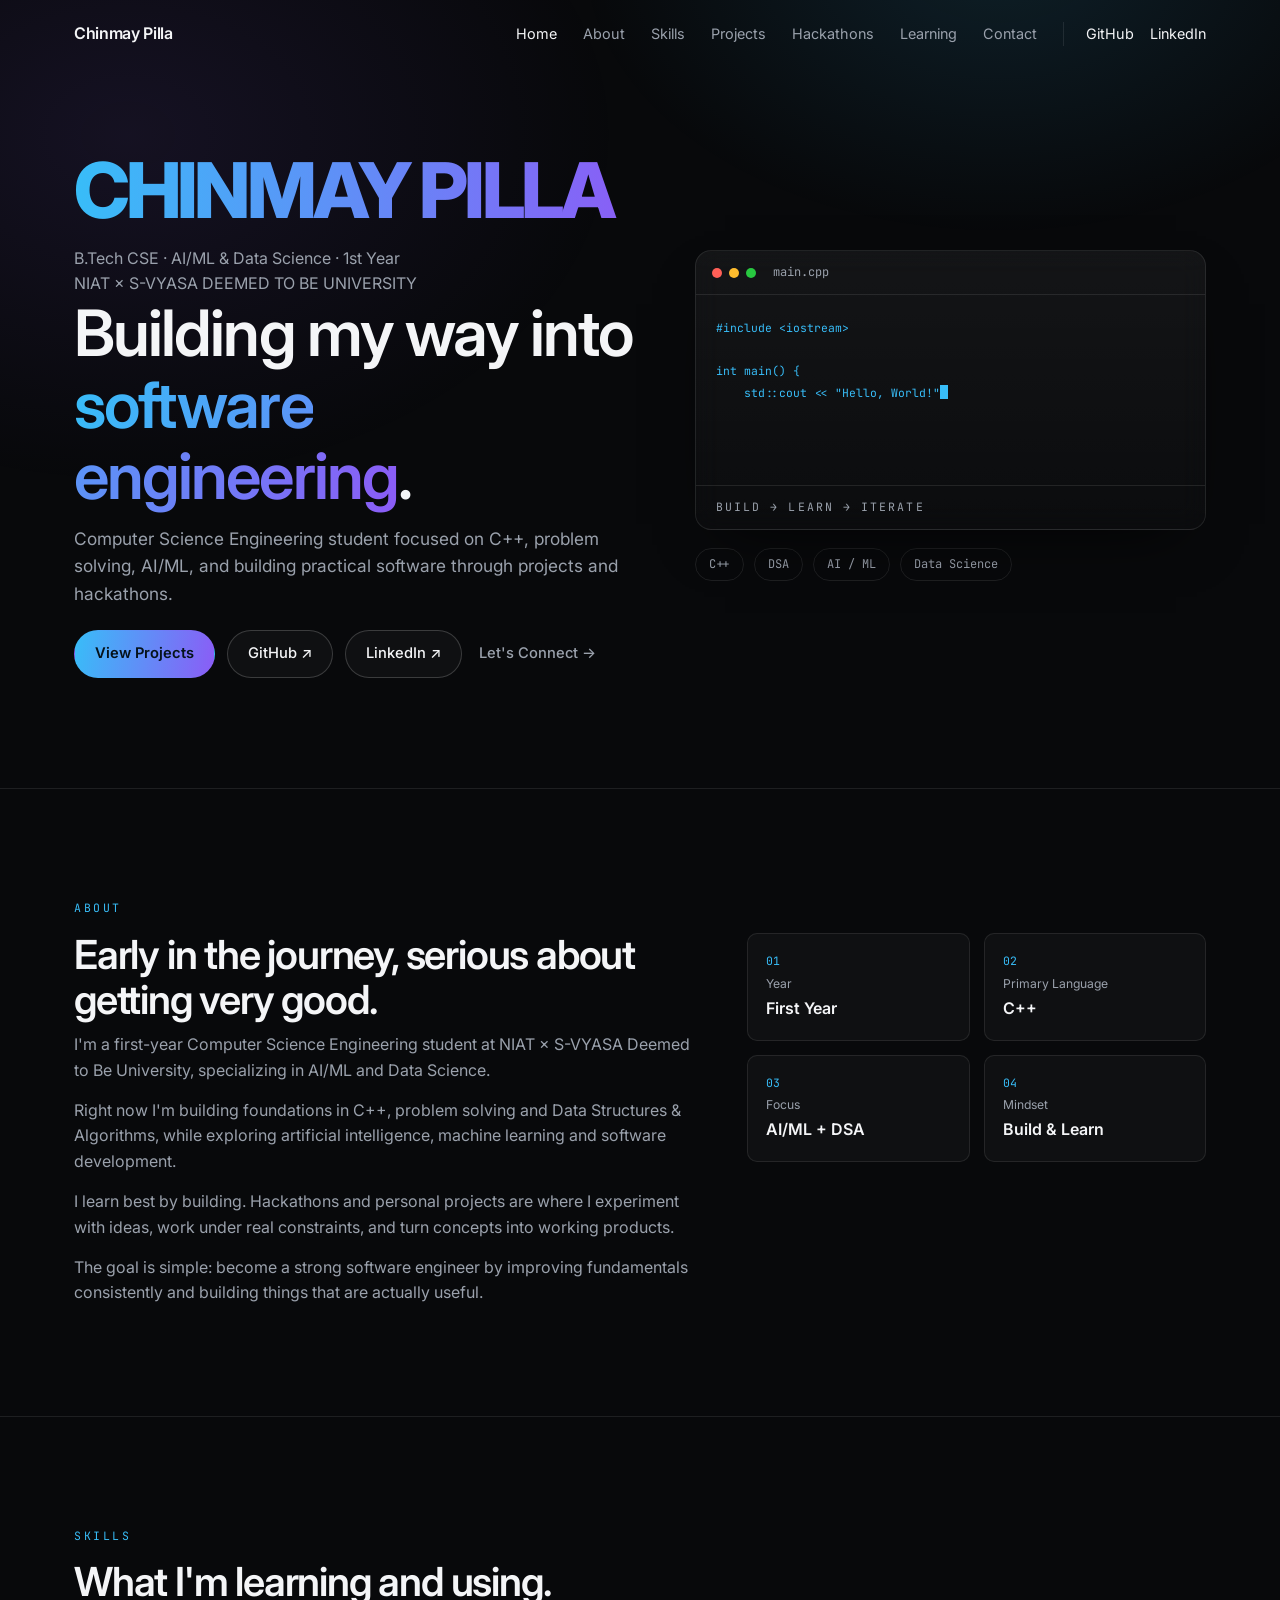
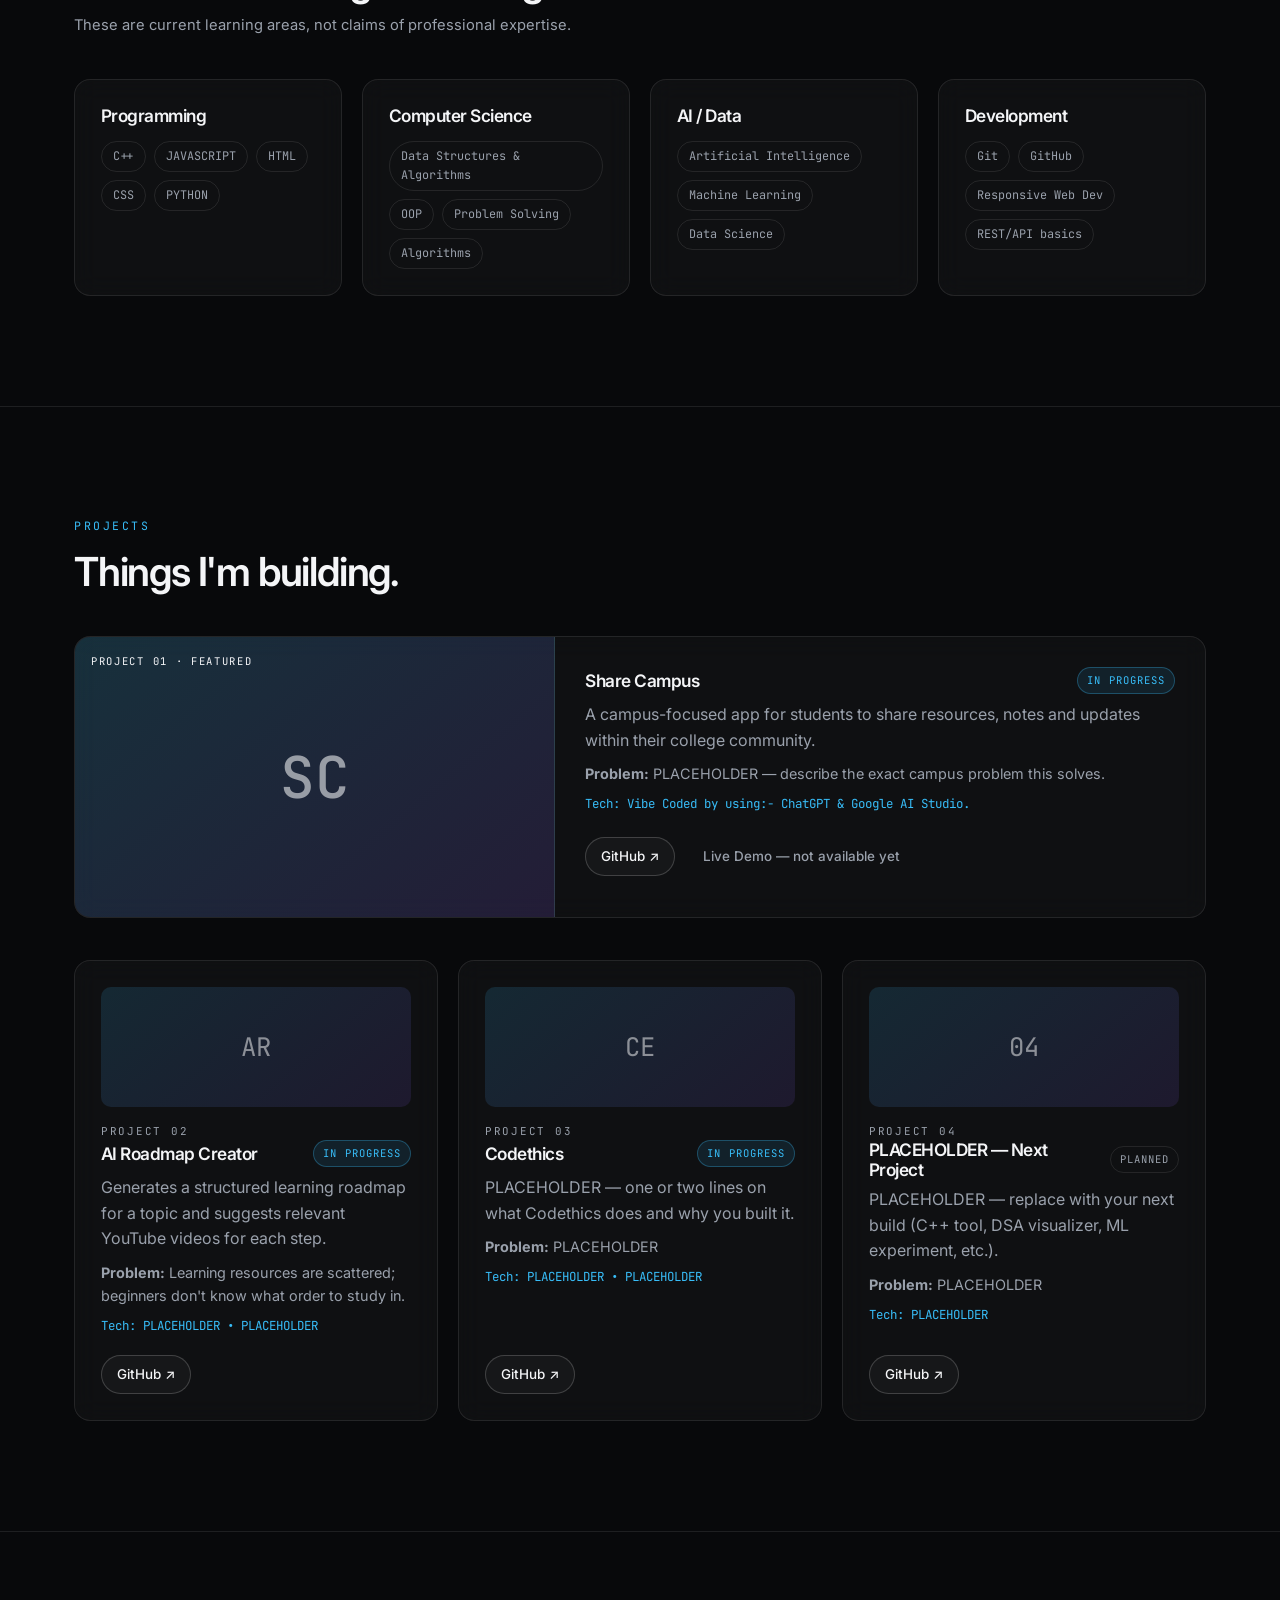
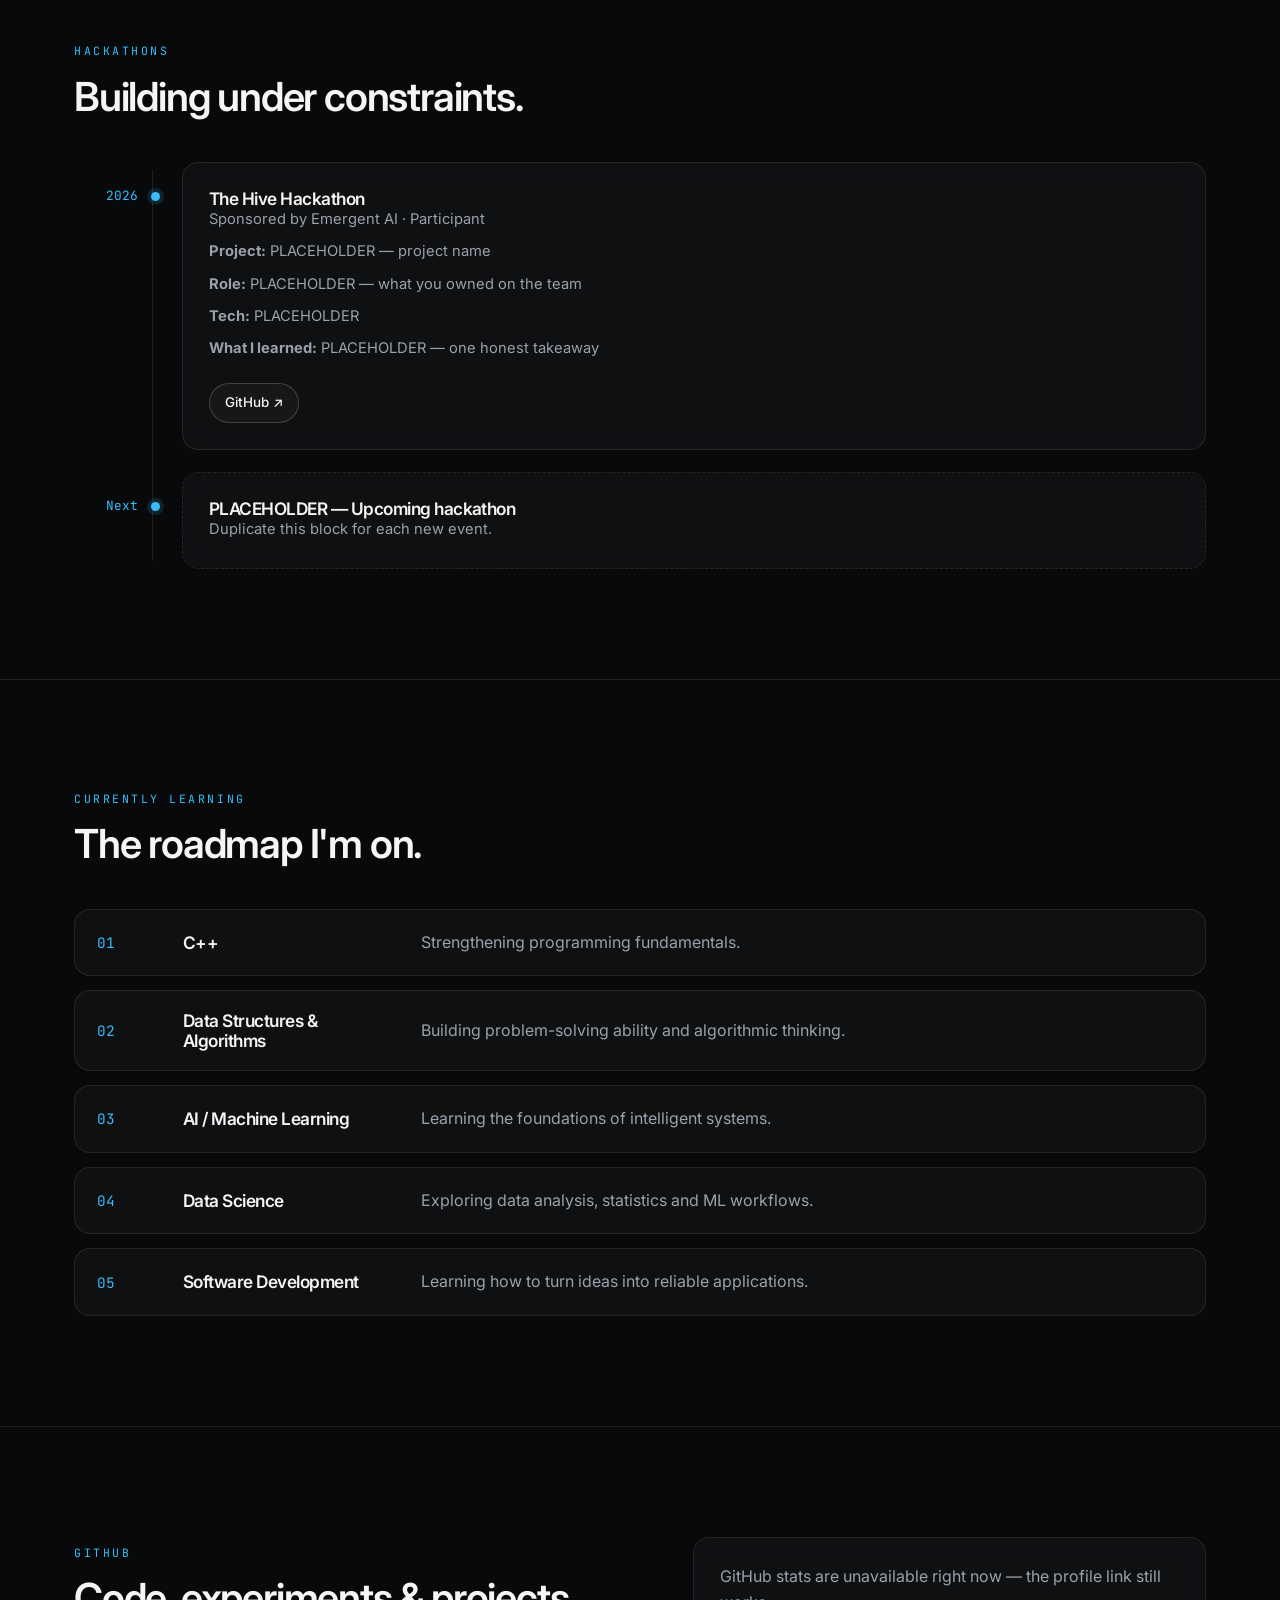
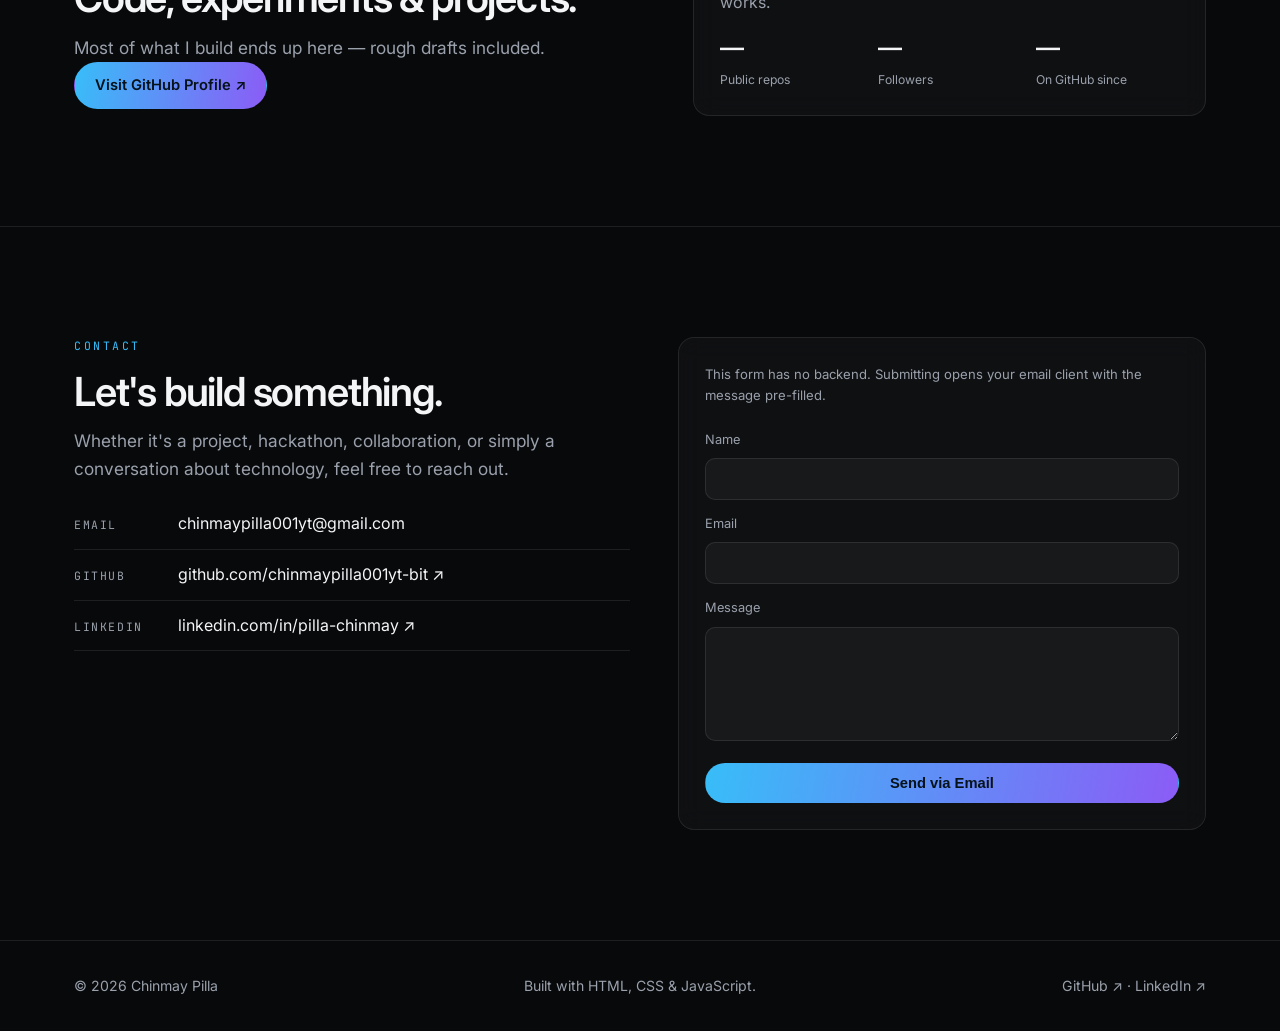
==== index.html @ e1b04f4c "Update index.html" ====
<!DOCTYPE html>
<html lang="en">
<head>
<meta charset="UTF-8" />
<meta name="viewport" content="width=device-width, initial-scale=1" />
<title> CHINMAY PILLA | AI&ML STUDENT</title>
<meta name="description" content="First-year CSE student (AI/ML &amp; Data Science) at NIAT x S-VYASA. Learning C++, DSA and machine learning by building projects and joining hackathons." />
<meta property="og:title" content="CHINMAY PILLA | AI&ML STUDENT" />
<meta property="og:description" content="Early-stage developer building foundations in C++, DSA, AI/ML and Data Science through projects and hackathons." />
<meta property="og:type" content="website" />
<meta name="twitter:card" content="summary_large_image" />
<link rel="icon" href="data:image/svg+xml,%3Csvg xmlns='http://www.w3.org/2000/svg' viewBox='0 0 32 32'%3E%3Crect width='32' height='32' rx='8' fill='%230a0a0a'/%3E%3Ctext x='16' y='22' font-family='monospace' font-size='16' fill='%2338bdf8' text-anchor='middle'%3ECP%3C/text%3E%3C/svg%3E" />
<link rel="preconnect" href="https://fonts.googleapis.com" />
<link rel="preconnect" href="https://fonts.gstatic.com" crossorigin />
<link href="https://fonts.googleapis.com/css2?family=Inter:wght@400;500;600;700&family=JetBrains+Mono:wght@400;500&display=swap" rel="stylesheet" />
<link rel="stylesheet" href="css/style.css" />
</head>
<body>
<a class="skip-link" href="#main">Skip to content</a>
<header class="nav" id="nav">
  <div class="container nav__inner">
    <a class="nav__brand" href="#home">Chinmay Pilla</a>
    <nav class="nav__links" id="nav-links" aria-label="Primary">
      <a href="#home">Home</a><a href="#about">About</a><a href="#skills">Skills</a><a href="#projects">Projects</a><a href="#hackathons">Hackathons</a><a href="#learning">Learning</a><a href="#contact">Contact</a>
      <div class="nav__social">
        <a href="https://github.com/chinmaypilla001yt-bit" target="_blank" rel="noopener">GitHub</a>
        <a href="https://www.linkedin.com/in/pilla-chinmay" target="_blank" rel="noopener">LinkedIn</a>
      </div>
    </nav>
    <button class="nav__toggle" id="nav-toggle" aria-label="Open menu" aria-expanded="false" aria-controls="nav-links"><span></span><span></span><span></span></button>
  </div>
</header>
<main id="main">
<section class="hero section" id="home">
  <div class="container hero__grid">
    <div class="hero__copy reveal">
      <h2 class="hero__name">CHINMAY PILLA</h2>
    <div class="hero__education">
 <div class="hero__education">
  <p class="university">B.Tech CSE · AI/ML &amp; Data Science · 1st Year</p>
  <p class="university">NIAT × S-VYASA DEEMED TO BE UNIVERSITY</p>
</div>
</div>
      <h1>Building my way into <span class="grad">software engineering</span>.</h1>
      <p class="lead">Computer Science Engineering student focused on C++, problem solving, AI/ML, and building practical software through projects and hackathons.</p>
      <div class="btn-row">
        <a class="btn btn--primary" href="#projects">View Projects</a>
        <a class="btn btn--ghost" href="https://github.com/chinmaypilla001yt-bit" target="_blank" rel="noopener">GitHub ↗</a>
        <a class="btn btn--ghost" href="https://www.linkedin.com/in/pilla-chinmay" target="_blank" rel="noopener">LinkedIn ↗</a>
        <a class="btn btn--text" href="#contact">Let's Connect →</a>
        </div>
       </div>
     
    <div class="hero__visual reveal">
      <div class="terminal" aria-hidden="true"> 
        <div class="terminal__bar"><span class="dot dot--r"></span><span class="dot dot--y"></span><span class="dot dot--g"></span><span class="terminal__title">main.cpp</span></div>
        <pre class="terminal__body"><code id="typed"></code><span class="caret" id="caret"></span></pre>
        <div class="terminal__foot">BUILD → LEARN → ITERATE</div>
      </div>
      <ul class="chipset"><li>C++</li><li>DSA</li><li>AI / ML</li><li>Data Science</li></ul>
    </div>
  </div>
</section>
<section class="section" id="about">
  <div class="container"><p class="eyebrow reveal">About</p><div class="about__grid"><div class="reveal"><h2>Early in the journey, serious about getting very good.</h2><p>I'm a first-year Computer Science Engineering student at NIAT × S-VYASA Deemed to Be University, specializing in AI/ML and Data Science.</p><p>Right now I'm building foundations in C++, problem solving and Data Structures &amp; Algorithms, while exploring artificial intelligence, machine learning and software development.</p><p>I learn best by building. Hackathons and personal projects are where I experiment with ideas, work under real constraints, and turn concepts into working products.</p><p>The goal is simple: become a strong software engineer by improving fundamentals consistently and building things that are actually useful.</p></div><div class="stats reveal"><div class="stat"><span class="stat__n">01</span><span class="stat__k">Year</span><span class="stat__v">First Year</span></div><div class="stat"><span class="stat__n">02</span><span class="stat__k">Primary Language</span><span class="stat__v">C++</span></div><div class="stat"><span class="stat__n">03</span><span class="stat__k">Focus</span><span class="stat__v">AI/ML + DSA</span></div><div class="stat"><span class="stat__n">04</span><span class="stat__k">Mindset</span><span class="stat__v">Build &amp; Learn</span></div></div></div></div>
</section>
<section class="section" id="skills"><div class="container"><p class="eyebrow reveal">Skills</p><h2 class="reveal">What I'm learning and using.</h2><p class="section-note reveal">These are current learning areas, not claims of professional expertise.</p><div class="grid grid--4"><article class="card reveal"><h3>Programming</h3><ul class="tags"><li>C++</li><li>JAVASCRIPT</li><li>HTML</li><li>CSS</li><li>PYTHON</li></ul></article><article class="card reveal"><h3>Computer Science</h3><ul class="tags"><li>Data Structures &amp; Algorithms</li><li>OOP</li><li>Problem Solving</li><li>Algorithms</li></ul></article><article class="card reveal"><h3>AI / Data</h3><ul class="tags"><li>Artificial Intelligence</li><li>Machine Learning</li><li>Data Science</li></ul></article><article class="card reveal"><h3>Development</h3><ul class="tags"><li>Git</li><li>GitHub</li><li>Responsive Web Dev</li><li>REST/API basics</li></ul></article></div></div></section>
<section class="section" id="projects"><div class="container"><p class="eyebrow reveal">Projects</p><h2 class="reveal">Things I'm building.</h2><article class="featured card reveal"><div class="featured__media" role="img" aria-label="Placeholder visual for Share Campus app"><span class="featured__badge">PROJECT 01 · FEATURED</span><span class="featured__glyph">SC</span></div><div class="featured__body"><div class="card__top"><h3>Share Campus</h3><span class="status status--wip">In Progress</span></div><p>A campus-focused app for students to share resources, notes and updates within their college community.</p><p class="problem"><strong>Problem:</strong> PLACEHOLDER — describe the exact campus problem this solves.</p><p class="tech">Tech: Vibe Coded by using:- ChatGPT & Google AI Studio. </p><div class="btn-row"><a class="btn btn--ghost btn--sm" href="https://github.com/chinmaypilla001yt-bit" target="_blank" rel="noopener">GitHub ↗</a><a class="btn btn--text btn--sm" href="#contact">Live Demo — not available yet</a></div></div></article><div class="grid grid--3"><article class="card project reveal"><div class="project__thumb" role="img" aria-label="Placeholder visual for AI Roadmap Creator"><span>AR</span></div><span class="project__num">PROJECT 02</span><div class="card__top"><h3>AI Roadmap Creator</h3><span class="status status--wip">In Progress</span></div><p>Generates a structured learning roadmap for a topic and suggests relevant YouTube videos for each step.</p><p class="problem"><strong>Problem:</strong> Learning resources are scattered; beginners don't know what order to study in.</p><p class="tech">Tech: PLACEHOLDER • PLACEHOLDER</p><div class="btn-row"><a class="btn btn--ghost btn--sm" href="https://github.com/chinmaypilla001yt-bit" target="_blank" rel="noopener">GitHub ↗</a></div></article><article class="card project reveal"><div class="project__thumb" role="img" aria-label="Placeholder visual for Codethics"><span>CE</span></div><span class="project__num">PROJECT 03</span><div class="card__top"><h3>Codethics</h3><span class="status status--wip">In Progress</span></div><p>PLACEHOLDER — one or two lines on what Codethics does and why you built it.</p><p class="problem"><strong>Problem:</strong> PLACEHOLDER</p><p class="tech">Tech: PLACEHOLDER • PLACEHOLDER</p><div class="btn-row"><a class="btn btn--ghost btn--sm" href="https://github.com/chinmaypilla001yt-bit" target="_blank" rel="noopener">GitHub ↗</a></div></article><article class="card project reveal"><div class="project__thumb" role="img" aria-label="Placeholder visual for an upcoming project"><span>04</span></div><span class="project__num">PROJECT 04</span><div class="card__top"><h3>PLACEHOLDER — Next Project</h3><span class="status status--plan">Planned</span></div><p>PLACEHOLDER — replace with your next build (C++ tool, DSA visualizer, ML experiment, etc.).</p><p class="problem"><strong>Problem:</strong> PLACEHOLDER</p><p class="tech">Tech: PLACEHOLDER</p><div class="btn-row"><a class="btn btn--ghost btn--sm" href="https://github.com/chinmaypilla001yt-bit" target="_blank" rel="noopener">GitHub ↗</a></div></article></div></div></section>
<section class="section" id="hackathons"><div class="container"><p class="eyebrow reveal">Hackathons</p><h2 class="reveal">Building under constraints.</h2><ol class="timeline"><li class="timeline__item reveal"><span class="timeline__year">2026</span><div class="card"><h3>The Hive Hackathon</h3><p class="muted">Sponsored by Emergent AI · Participant</p><p><strong>Project:</strong> PLACEHOLDER — project name</p><p><strong>Role:</strong> PLACEHOLDER — what you owned on the team</p><p><strong>Tech:</strong> PLACEHOLDER</p><p><strong>What I learned:</strong> PLACEHOLDER — one honest takeaway</p><div class="btn-row"><a class="btn btn--ghost btn--sm" href="https://github.com/chinmaypilla001yt-bit" target="_blank" rel="noopener">GitHub ↗</a></div></div></li><li class="timeline__item reveal"><span class="timeline__year">Next</span><div class="card card--dashed"><h3>PLACEHOLDER — Upcoming hackathon</h3><p class="muted">Duplicate this block for each new event.</p></div></li></ol></div></section>
<section class="section" id="learning"><div class="container"><p class="eyebrow reveal">Currently Learning</p><h2 class="reveal">The roadmap I'm on.</h2><div class="roadmap"><div class="road reveal"><span class="road__n">01</span><h3>C++</h3><p>Strengthening programming fundamentals.</p></div><div class="road reveal"><span class="road__n">02</span><h3>Data Structures &amp; Algorithms</h3><p>Building problem-solving ability and algorithmic thinking.</p></div><div class="road reveal"><span class="road__n">03</span><h3>AI / Machine Learning</h3><p>Learning the foundations of intelligent systems.</p></div><div class="road reveal"><span class="road__n">04</span><h3>Data Science</h3><p>Exploring data analysis, statistics and ML workflows.</p></div><div class="road reveal"><span class="road__n">05</span><h3>Software Development</h3><p>Learning how to turn ideas into reliable applications.</p></div></div></div></section>
<section class="section" id="github"><div class="container gh"><div class="reveal"><p class="eyebrow">GitHub</p><h2>Code, experiments &amp; projects.</h2><p class="lead">Most of what I build ends up here — rough drafts included.</p><a class="btn btn--primary" id="gh-link" data-username="chinmaypilla001yt-bit" href="https://github.com/chinmaypilla001yt-bit" target="_blank" rel="noopener">Visit GitHub Profile ↗</a></div><div class="card gh__panel reveal" id="gh-panel" aria-live="polite"><p class="muted" id="gh-status">Loading public GitHub profile stats…</p><div class="gh__stats" id="gh-stats" hidden><div><span id="gh-repos">—</span><small>Public repos</small></div><div><span id="gh-followers">—</span><small>Followers</small></div><div><span id="gh-since">—</span><small>On GitHub since</small></div></div></div></div></section>
<section class="section" id="contact"><div class="container contact"><div class="reveal"><p class="eyebrow">Contact</p><h2>Let's build something.</h2><p class="lead">Whether it's a project, hackathon, collaboration, or simply a conversation about technology, feel free to reach out.</p><ul class="contact__list"><li><span>Email</span><a href="mailto:chinmaypilla001yt@gmail.com">chinmaypilla001yt@gmail.com</a></li><li><span>GitHub</span><a href="https://github.com/chinmaypilla001yt-bit" target="_blank" rel="noopener">github.com/chinmaypilla001yt-bit ↗</a></li><li><span>LinkedIn</span><a href="https://www.linkedin.com/in/pilla-chinmay" target="_blank" rel="noopener">linkedin.com/in/pilla-chinmay ↗</a></li></ul></div><form class="card form reveal" id="contact-form" novalidate><p class="muted form__note">This form has no backend. Submitting opens your email client with the message pre-filled.</p><label for="f-name">Name</label><input id="f-name" name="name" type="text" required autocomplete="name" /><label for="f-email">Email</label><input id="f-email" name="email" type="email" required autocomplete="email" /><label for="f-msg">Message</label><textarea id="f-msg" name="message" rows="5" required></textarea><button class="btn btn--primary" type="submit">Send via Email</button><p class="form__error" id="form-error" role="alert" hidden></p></form></div></section>
</main>
<footer class="footer"><div class="container footer__inner"><p>© <span id="year">2026</span> Chinmay Pilla</p><p class="muted">Built with HTML, CSS &amp; JavaScript.</p><p class="footer__links"><a href="https://github.com/chinmaypilla001yt-bit" target="_blank" rel="noopener">GitHub ↗</a> · <a href="https://www.linkedin.com/in/pilla-chinmay" target="_blank" rel="noopener">LinkedIn ↗</a></p></div></footer>
<script src="js/script.js" defer></script>
</body>
</html>
---- css/style.css ----
/* =========================================================
   Chinmay Pilla — Portfolio
   1. Tokens  2. Base  3. Layout  4. Components  5. Sections
   6. Responsive  7. Motion preferences
   ========================================================= */

/* ---------- 1. Tokens ---------- */
:root {
  --bg-primary: #08090b;
  --bg-secondary: #0f1114;
  --surface: rgba(255, 255, 255, 0.03);
  --surface-strong: rgba(255, 255, 255, 0.06);
  --border: rgba(255, 255, 255, 0.09);
  --border-strong: rgba(255, 255, 255, 0.18);
  --text-primary: #f4f5f7;
  --text-secondary: #9aa1ac;
  --accent: #38bdf8;
  --accent-secondary: #8b5cf6;
  --grad: linear-gradient(100deg, var(--accent), var(--accent-secondary));
  --shadow: 0 24px 60px -30px rgba(0, 0, 0, 0.9);
  --radius: 16px;
  --radius-sm: 10px;
  --maxw: 1180px;
  --font: "Inter", system-ui, -apple-system, sans-serif;
  --mono: "JetBrains Mono", ui-monospace, monospace;
  --ease: cubic-bezier(0.22, 1, 0.36, 1);
}

/* ---------- 2. Base ---------- */
* { box-sizing: border-box; margin: 0; padding: 0; }
html { scroll-behavior: smooth; scroll-padding-top: 96px; }
body {
  background: var(--bg-primary);
  color: var(--text-primary);
  font-family: var(--font);
  line-height: 1.6;
  -webkit-font-smoothing: antialiased;
  overflow-x: hidden;
}
body::before {
  content: "";
  position: fixed; inset: 0;
  background:
    radial-gradient(600px 400px at 78% -5%, rgba(56, 189, 248, 0.12), transparent 70%),
    radial-gradient(700px 500px at 10% 15%, rgba(139, 92, 246, 0.10), transparent 70%);
  pointer-events: none; z-index: 0;
}
img { max-width: 100%; display: block; }
a { color: inherit; text-decoration: none; }
ul, ol { list-style: none; }
h1, h2, h3 { line-height: 1.12; letter-spacing: -0.03em; font-weight: 600; }
h1 { font-size: clamp(2.4rem, 5.4vw, 4rem); }
h2 { font-size: clamp(1.7rem, 3.2vw, 2.5rem); margin-bottom: 0.6rem; }
h3 { font-size: 1.08rem; }
p { color: var(--text-secondary); }
code { font-family: var(--mono); font-size: 0.85em; color: var(--accent); }

:focus-visible {
  outline: 2px solid var(--accent);
  outline-offset: 3px;
  border-radius: 6px;
}

.skip-link {
  position: absolute; left: -999px; top: 0; z-index: 100;
  background: var(--accent); color: #04121b; padding: 0.6rem 1rem; border-radius: 0 0 8px 0;
}
.skip-link:focus { left: 0; }

/* ---------- 3. Layout ---------- */
.container { width: 100%; max-width: var(--maxw); margin: 0 auto; padding: 0 24px; position: relative; z-index: 1; }
.section { padding: 110px 0; position: relative; z-index: 1; }
.section + .section { border-top: 1px solid var(--border); }
.eyebrow {
  font-family: var(--mono); font-size: 0.72rem; letter-spacing: 0.22em;
  text-transform: uppercase; color: var(--accent); margin-bottom: 0.9rem;
}
.section-note { margin-top: 0.4rem; max-width: 60ch; font-size: 0.92rem; }
.lead { font-size: 1.08rem; max-width: 58ch; margin-top: 0.8rem; }
.muted { color: var(--text-secondary); }
.grad { background: var(--grad); -webkit-background-clip: text; background-clip: text; color: transparent; }
.grid { display: grid; gap: 20px; margin-top: 2.6rem; }
.grid--3 { grid-template-columns: repeat(3, 1fr); }
.grid--4 { grid-template-columns: repeat(4, 1fr); }

/* ---------- 4. Components ---------- */
.card {
  background: var(--surface);
  border: 1px solid var(--border);
  border-radius: var(--radius);
  padding: 26px;
  backdrop-filter: blur(12px);
  transition: transform 0.4s var(--ease), border-color 0.3s, background 0.3s;
}
.card:hover { transform: translateY(-4px); border-color: var(--border-strong); background: var(--surface-strong); }
.card--dashed { border-style: dashed; }
.card__top { display: flex; align-items: center; justify-content: space-between; gap: 12px; margin-bottom: 0.5rem; }
.card p + p { margin-top: 0.55rem; }

.btn {
  display: inline-flex; align-items: center; gap: 8px;
  padding: 11px 20px; border-radius: 999px;
  font-size: 0.92rem; font-weight: 500; border: 1px solid transparent;
  transition: transform 0.25s var(--ease), background 0.25s, border-color 0.25s, opacity 0.25s;
  cursor: pointer;
}
.btn:hover { transform: translateY(-2px); }
.btn--primary { background: var(--grad); color: #05121a; font-weight: 600; }
.btn--primary:hover { opacity: 0.92; }
.btn--ghost { border-color: var(--border-strong); color: var(--text-primary); background: var(--surface); }
.btn--ghost:hover { background: var(--surface-strong); }
.btn--text { color: var(--text-secondary); padding-left: 4px; padding-right: 4px; }
.btn--text:hover { color: var(--accent); }
.btn--sm { padding: 8px 15px; font-size: 0.84rem; }
.btn-row { display: flex; flex-wrap: wrap; gap: 12px; margin-top: 1.4rem; align-items: center; }

.tags { display: flex; flex-wrap: wrap; gap: 8px; margin-top: 1rem; }
.tags li {
  font-family: var(--mono); font-size: 0.74rem; color: var(--text-secondary);
  border: 1px solid var(--border); border-radius: 999px; padding: 5px 11px;
  transition: color 0.25s, border-color 0.25s;
}
.card:hover .tags li { color: var(--text-primary); border-color: var(--border-strong); }

.status {
  font-family: var(--mono); font-size: 0.66rem; letter-spacing: 0.1em; text-transform: uppercase;
  padding: 4px 9px; border-radius: 999px; white-space: nowrap;
}
.status--wip { color: var(--accent); background: rgba(56, 189, 248, 0.1); border: 1px solid rgba(56, 189, 248, 0.3); }
.status--plan { color: var(--text-secondary); border: 1px solid var(--border); }

/* Nav */
.nav {
  position: sticky; top: 0; z-index: 50;
  border-bottom: 1px solid transparent;
  transition: background 0.3s, border-color 0.3s, backdrop-filter 0.3s;
}
.nav.is-stuck { background: rgba(8, 9, 11, 0.72); backdrop-filter: blur(14px); border-bottom-color: var(--border); }
.nav__inner { display: flex; align-items: center; justify-content: space-between; height: 68px; }
.nav__brand { font-weight: 600; letter-spacing: -0.02em; }
.nav__links { display: flex; align-items: center; gap: 26px; }
.nav__links a { font-size: 0.9rem; color: var(--text-secondary); transition: color 0.2s; }
.nav__links a:hover, .nav__links a.is-active { color: var(--text-primary); }
.nav__social { display: flex; gap: 16px; padding-left: 22px; border-left: 1px solid var(--border); }
.nav__social a { color: var(--text-primary); }
.nav__toggle { display: none; background: none; border: 0; padding: 10px; cursor: pointer; }
.nav__toggle span { display: block; width: 22px; height: 2px; background: var(--text-primary); border-radius: 2px; transition: transform 0.3s var(--ease), opacity 0.2s; }
.nav__toggle span + span { margin-top: 5px; }
.nav__toggle[aria-expanded="true"] span:nth-child(1) { transform: translateY(7px) rotate(45deg); }
.nav__toggle[aria-expanded="true"] span:nth-child(2) { opacity: 0; }
.nav__toggle[aria-expanded="true"] span:nth-child(3) { transform: translateY(-7px) rotate(-45deg); }

/* ---------- 5. Sections ---------- */
/* Hero */
.hero { padding-top: 84px; }
.hero__grid { display: grid; grid-template-columns: 1.05fr 0.95fr; gap: 56px; align-items: center; }
.hero__meta { margin-top: 2rem; font-family: var(--mono); font-size: 0.8rem; }

.terminal {
  border: 1px solid var(--border); border-radius: var(--radius);
  background: linear-gradient(180deg, rgba(255,255,255,0.05), rgba(255,255,255,0.015));
  backdrop-filter: blur(14px); box-shadow: var(--shadow); overflow: hidden;
}
.terminal__bar { display: flex; align-items: center; gap: 7px; padding: 12px 16px; border-bottom: 1px solid var(--border); }
.dot { width: 10px; height: 10px; border-radius: 50%; }
.dot--r { background: #ff5f57; } .dot--y { background: #febc2e; } .dot--g { background: #28c840; }
.terminal__title { margin-left: 10px; font-family: var(--mono); font-size: 0.75rem; color: var(--text-secondary); }
.terminal__body { padding: 22px 20px; font-family: var(--mono); font-size: 0.84rem; color: #cfe9f7; min-height: 190px; white-space: pre-wrap; }
.caret { display: inline-block; width: 8px; height: 1em; background: var(--accent); vertical-align: -2px; animation: blink 1s steps(2) infinite; }
@keyframes blink { 50% { opacity: 0; } }
.terminal__foot {
  padding: 12px 20px; border-top: 1px solid var(--border);
  font-family: var(--mono); font-size: 0.72rem; letter-spacing: 0.18em; color: var(--text-secondary);
}
.chipset { display: flex; flex-wrap: wrap; gap: 10px; margin-top: 18px; }
.chipset li {
  font-family: var(--mono); font-size: 0.75rem; padding: 6px 13px;
  border: 1px solid var(--border); border-radius: 999px; color: var(--text-secondary);
}

/* About */
.about__grid { display: grid; grid-template-columns: 1.15fr 0.85fr; gap: 52px; align-items: start; margin-top: 1rem; }
.about__grid p + p { margin-top: 0.9rem; }
.stats { display: grid; grid-template-columns: 1fr 1fr; gap: 14px; }
.stat {
  border: 1px solid var(--border); border-radius: var(--radius-sm); padding: 18px;
  background: var(--surface); display: flex; flex-direction: column; gap: 3px;
  transition: border-color 0.3s, transform 0.35s var(--ease);
}
.stat:hover { border-color: var(--border-strong); transform: translateY(-3px); }
.stat__n { font-family: var(--mono); font-size: 0.72rem; color: var(--accent); }
.stat__k { font-size: 0.76rem; color: var(--text-secondary); }
.stat__v { font-weight: 600; }

/* Projects */
.featured { display: grid; grid-template-columns: 0.85fr 1.15fr; gap: 0; padding: 0; overflow: hidden; margin-top: 2.6rem; }
.featured__media {
  position: relative; min-height: 280px;
  background: linear-gradient(140deg, rgba(56,189,248,0.18), rgba(139,92,246,0.16));
  display: flex; align-items: center; justify-content: center;
  border-right: 1px solid var(--border);
}
.featured__badge {
  position: absolute; top: 16px; left: 16px;
  font-family: var(--mono); font-size: 0.66rem; letter-spacing: 0.16em; color: var(--text-primary);
}
.featured__glyph { font-family: var(--mono); font-size: 3.6rem; font-weight: 500; color: rgba(255,255,255,0.55); }
.featured__body { padding: 30px; }
.problem, .tech { font-size: 0.9rem; }
.tech { font-family: var(--mono); font-size: 0.78rem; color: var(--accent); }
.project { display: flex; flex-direction: column; }
.project__thumb {
  height: 120px; border-radius: var(--radius-sm); margin-bottom: 16px;
  background: linear-gradient(140deg, rgba(56,189,248,0.14), rgba(139,92,246,0.12));
  display: flex; align-items: center; justify-content: center;
  font-family: var(--mono); font-size: 1.6rem; color: rgba(255,255,255,0.5);
}
.project__num { font-family: var(--mono); font-size: 0.68rem; letter-spacing: 0.16em; color: var(--text-secondary); }
.project .btn-row { margin-top: auto; padding-top: 1.2rem; }

/* Hackathons */
.timeline { margin-top: 2.6rem; position: relative; padding-left: 108px; }
.timeline::before { content: ""; position: absolute; left: 78px; top: 8px; bottom: 8px; width: 1px; background: var(--border); }
.timeline__item { position: relative; }
.timeline__item + .timeline__item { margin-top: 22px; }
.timeline__year { position: absolute; left: -108px; top: 24px; width: 64px; text-align: right; font-family: var(--mono); font-size: 0.8rem; color: var(--accent); }
.timeline__item::before {
  content: ""; position: absolute; left: -31px; top: 30px; width: 9px; height: 9px;
  border-radius: 50%; background: var(--accent); box-shadow: 0 0 0 4px rgba(56,189,248,0.15);
}
.timeline .card p { font-size: 0.92rem; }

/* Learning roadmap */
.roadmap { margin-top: 2.6rem; display: grid; gap: 14px; }
.road {
  display: grid; grid-template-columns: 68px 220px 1fr; align-items: center; gap: 18px;
  padding: 20px 22px; border: 1px solid var(--border); border-radius: var(--radius);
  background: var(--surface); transition: border-color 0.3s, transform 0.35s var(--ease), background 0.3s;
}
.road:hover { border-color: var(--border-strong); transform: translateX(6px); background: var(--surface-strong); }
.road__n { font-family: var(--mono); color: var(--accent); font-size: 0.9rem; }

/* GitHub */
.gh { display: grid; grid-template-columns: 1fr 0.9fr; gap: 48px; align-items: center; }
.gh__stats { display: grid; grid-template-columns: repeat(3, 1fr); gap: 16px; margin-top: 14px; }
.gh__stats div { display: flex; flex-direction: column; gap: 2px; }
.gh__stats span { font-size: 1.5rem; font-weight: 600; }
.gh__stats small { color: var(--text-secondary); font-size: 0.76rem; }

/* Contact */
.contact { display: grid; grid-template-columns: 1fr 0.95fr; gap: 48px; align-items: start; }
.contact__list { margin-top: 1.8rem; display: grid; gap: 12px; }
.contact__list li { display: flex; gap: 16px; align-items: baseline; border-bottom: 1px solid var(--border); padding-bottom: 12px; }
.contact__list span { font-family: var(--mono); font-size: 0.72rem; letter-spacing: 0.14em; text-transform: uppercase; color: var(--text-secondary); width: 88px; }
.contact__list a { transition: color 0.2s; }
.contact__list a:hover { color: var(--accent); }

.form { display: grid; gap: 8px; }
.form:hover { transform: none; }
.form__note { font-size: 0.82rem; margin-bottom: 0.6rem; }
.form label { font-size: 0.8rem; color: var(--text-secondary); margin-top: 6px; }
.form input, .form textarea {
  background: rgba(255,255,255,0.04); border: 1px solid var(--border); border-radius: var(--radius-sm);
  padding: 11px 13px; color: var(--text-primary); font-family: inherit; font-size: 0.92rem;
  transition: border-color 0.25s, background 0.25s;
}
.form input:focus, .form textarea:focus { border-color: var(--accent); background: rgba(255,255,255,0.06); }
.form textarea { resize: vertical; }
.form button { margin-top: 14px; justify-content: center; }
.form__error { color: #ff8080; font-size: 0.84rem; }

/* Footer */
.footer { border-top: 1px solid var(--border); padding: 34px 0; position: relative; z-index: 1; }
.footer__inner { display: flex; flex-wrap: wrap; gap: 12px; justify-content: space-between; align-items: center; font-size: 0.88rem; }
.footer__links a:hover { color: var(--accent); }

/* Reveal animation */
.reveal { opacity: 0; transform: translateY(18px); transition: opacity 0.7s var(--ease), transform 0.7s var(--ease); }
.reveal.is-visible { opacity: 1; transform: none; }

/* ---------- 6. Responsive ---------- */
@media (max-width: 1023px) {
  .grid--4 { grid-template-columns: repeat(2, 1fr); }
  .grid--3 { grid-template-columns: repeat(2, 1fr); }
  .hero__grid, .about__grid, .gh, .contact { grid-template-columns: 1fr; gap: 40px; }
  .featured { grid-template-columns: 1fr; }
  .featured__media { border-right: 0; border-bottom: 1px solid var(--border); min-height: 190px; }
  .road { grid-template-columns: 52px 1fr; }
  .road p { grid-column: 2; }
}

@media (max-width: 860px) {
  .section { padding: 78px 0; }
  .nav__toggle { display: block; }
  .nav__links {
    position: fixed; inset: 68px 0 auto 0;
    flex-direction: column; align-items: flex-start; gap: 0;
    background: rgba(8, 9, 11, 0.97); backdrop-filter: blur(16px);
    border-bottom: 1px solid var(--border); padding: 8px 24px 22px;
    max-height: 0; overflow: hidden; opacity: 0; pointer-events: none;
    transition: max-height 0.4s var(--ease), opacity 0.25s;
  }
  .nav__links.is-open { max-height: 80vh; opacity: 1; pointer-events: auto; }
  .nav__links a { display: block; width: 100%; padding: 13px 0; font-size: 1rem; border-bottom: 1px solid var(--border); }
  .nav__social { padding: 8px 0 0; border-left: 0; gap: 20px; }
  .nav__social a { border: 0; }
}

@media (max-width: 640px) {
  .grid--3, .grid--4, .stats { grid-template-columns: 1fr; }
  .container { padding: 0 18px; }
  .timeline { padding-left: 34px; }
  .timeline::before { left: 6px; }
  .timeline__item::before { left: -32px; }
  .timeline__year { position: static; display: block; width: auto; text-align: left; margin-bottom: 8px; }
  .featured__body { padding: 22px; }
  .btn { width: 100%; justify-content: center; }
  .btn-row { gap: 10px; }
}

/* ---------- 7. Motion preferences ---------- */
@media (prefers-reduced-motion: reduce) {
  html { scroll-behavior: auto; }
  *, *::before, *::after {
    animation-duration: 0.001ms !important;
    animation-iteration-count: 1 !important;
    transition-duration: 0.001ms !important;
  }
  .reveal { opacity: 1; transform: none; }
}

/* Hero name */
.hero__name {
  display: block;
  font-size: clamp(2.8rem, 6vw, 4.8rem);
  font-weight: 800;
  line-height: 1;
  letter-spacing: -0.05em;
  margin-bottom: 1rem;

  background: linear-gradient(90deg, #38bdf8, #8b5cf6);
  -webkit-background-clip: text;
  background-clip: text;
  -webkit-text-fill-color: transparent;


   .hero__education {
  margin-top: 0.2rem;
  margin-bottom: 1.8rem;
}

.hero__education .eyebrow {
  margin-bottom: 0;
  color: #ffffff;
  font-weight: 700;
  letter-spacing: 0.12em;
}

.university {
  margin-top: 8px;
  color: #ffffff;
  font-family: var(--mono);
  font-size: 0.82rem;
  font-weight: 700;
  letter-spacing: 0.08em;
  line-height: 1.5;
}
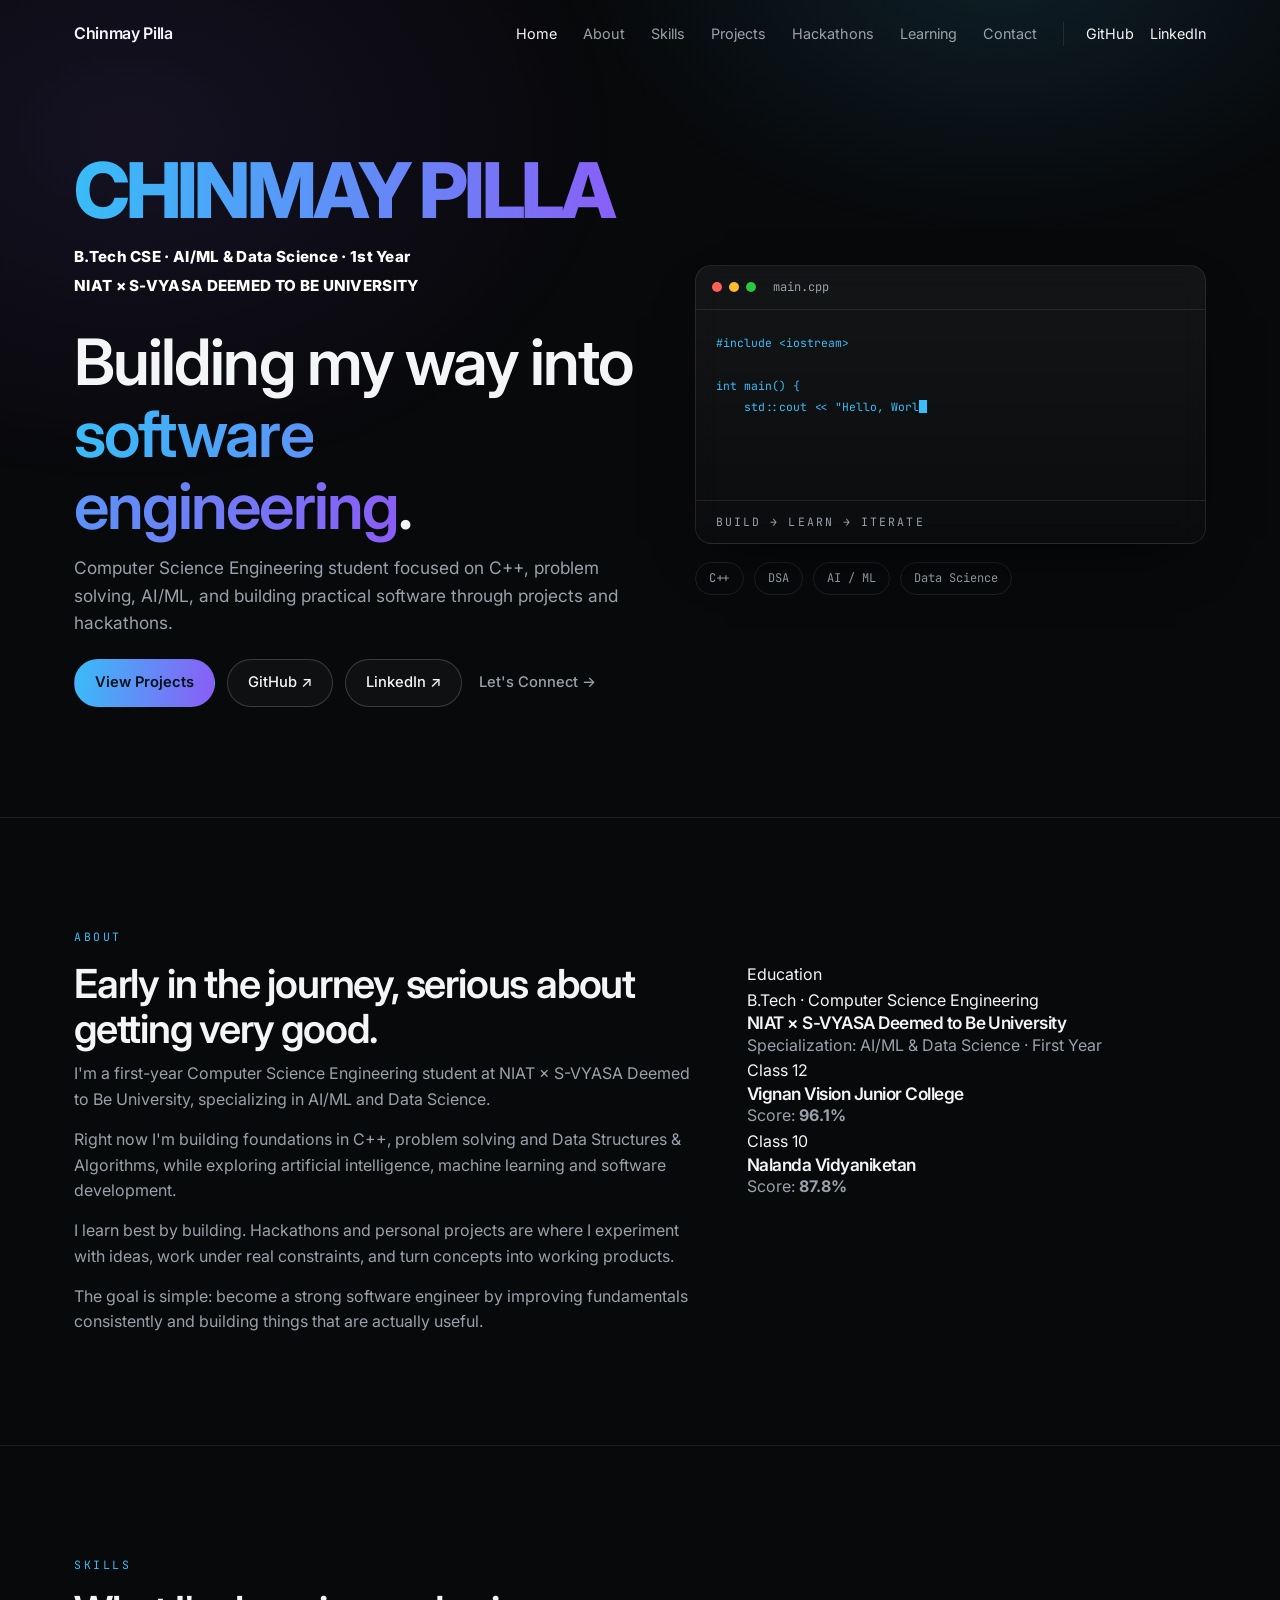
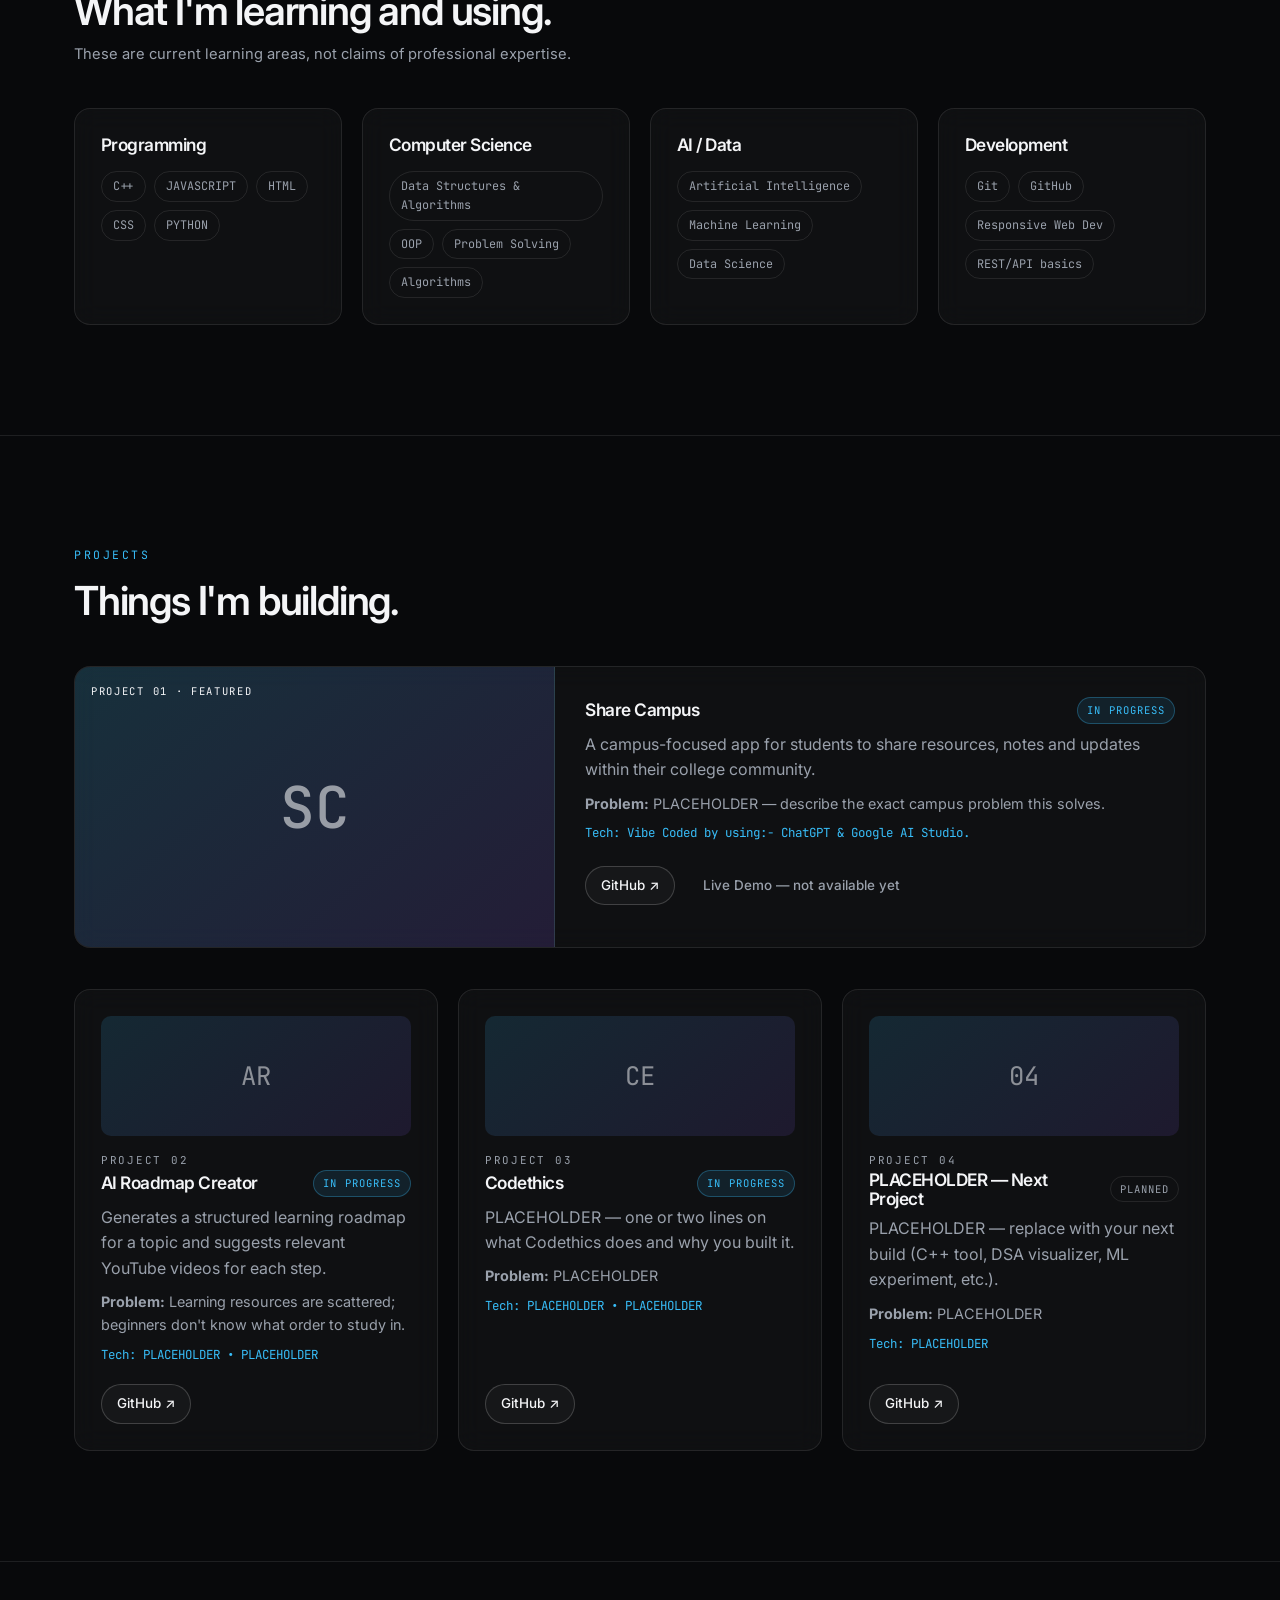
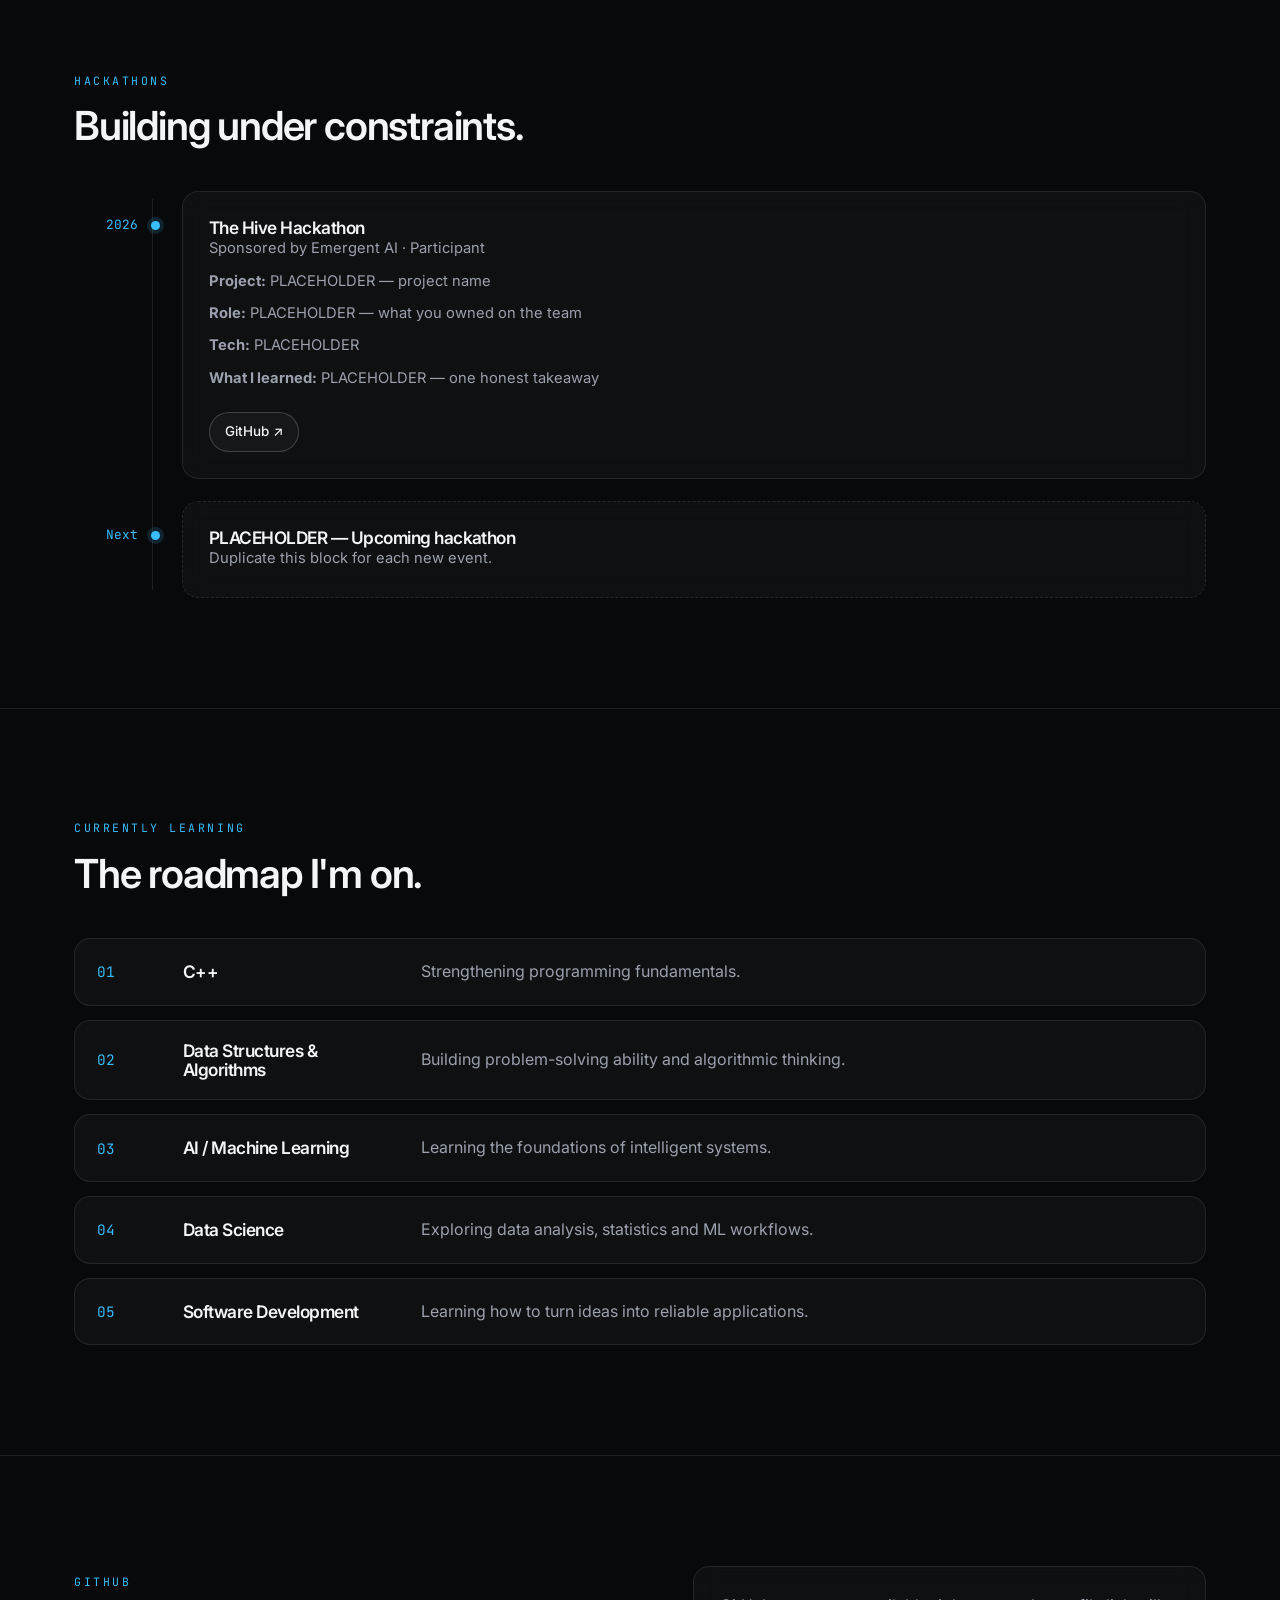
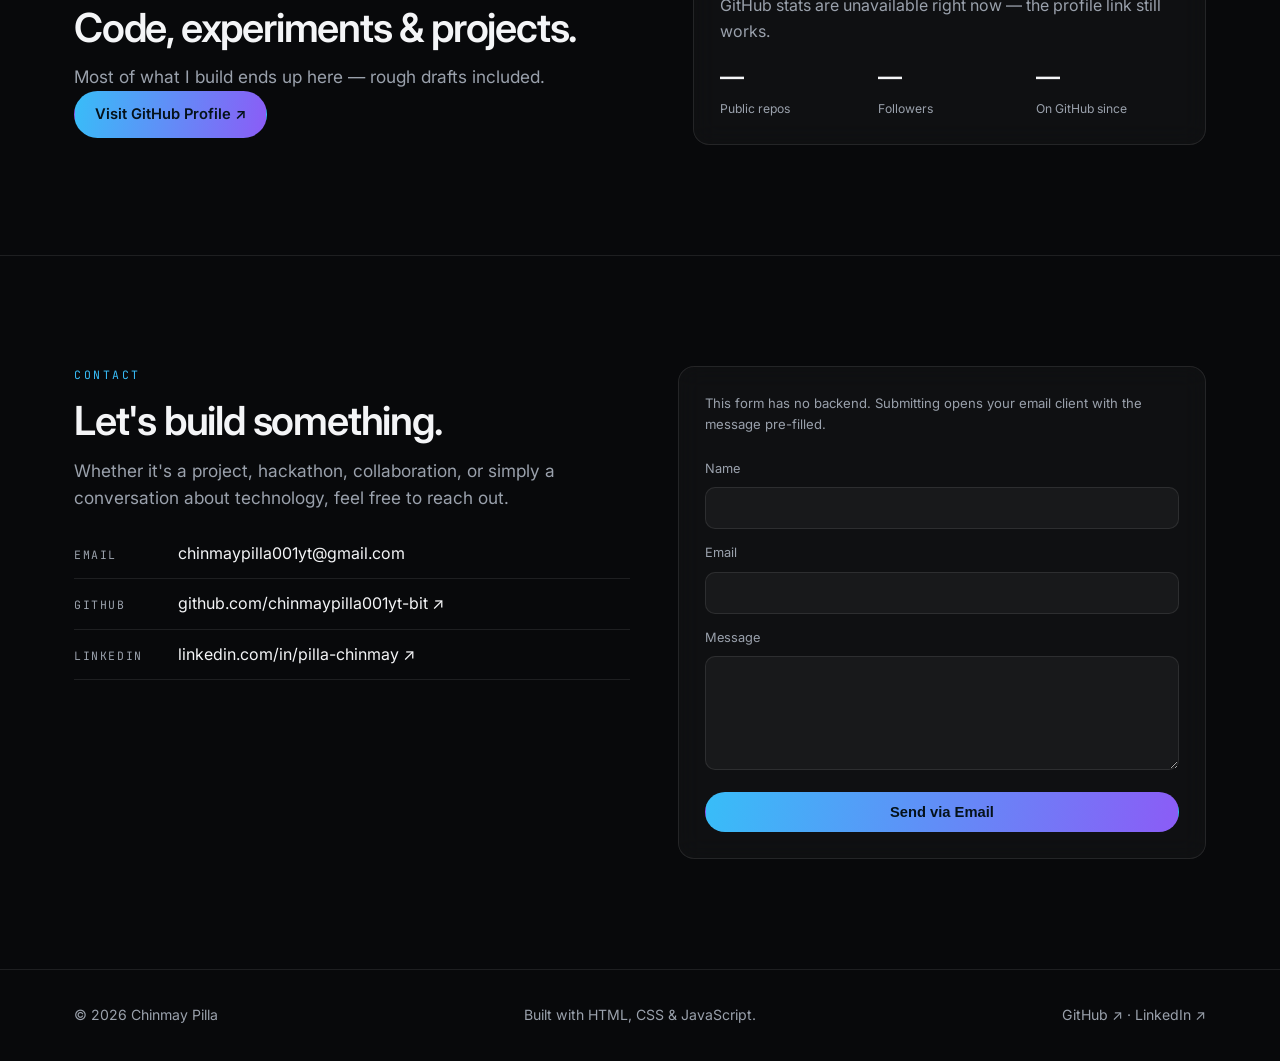
==== commit 6e6486e8: "Replace About stats with professional Education section" ====
--- a/index.html
+++ b/index.html
@@ -3,9 +3,9 @@
 <head>
 <meta charset="UTF-8" />
 <meta name="viewport" content="width=device-width, initial-scale=1" />
-<title> CHINMAY PILLA | AI&ML STUDENT</title>
+<title>Chinmay Pilla | Computer Science Student</title>
 <meta name="description" content="First-year CSE student (AI/ML &amp; Data Science) at NIAT x S-VYASA. Learning C++, DSA and machine learning by building projects and joining hackathons." />
-<meta property="og:title" content="CHINMAY PILLA | AI&ML STUDENT" />
+<meta property="og:title" content="Chinmay Pilla | Computer Science Student" />
 <meta property="og:description" content="Early-stage developer building foundations in C++, DSA, AI/ML and Data Science through projects and hackathons." />
 <meta property="og:type" content="website" />
 <meta name="twitter:card" content="summary_large_image" />
@@ -35,12 +35,10 @@
   <div class="container hero__grid">
     <div class="hero__copy reveal">
       <h2 class="hero__name">CHINMAY PILLA</h2>
-    <div class="hero__education">
- <div class="hero__education">
-  <p class="university">B.Tech CSE · AI/ML &amp; Data Science · 1st Year</p>
-  <p class="university">NIAT × S-VYASA DEEMED TO BE UNIVERSITY</p>
-</div>
-</div>
+      <div class="hero__education">
+        <p class="university">B.Tech CSE · AI/ML &amp; Data Science · 1st Year</p>
+        <p class="university">NIAT × S-VYASA DEEMED TO BE UNIVERSITY</p>
+      </div>
       <h1>Building my way into <span class="grad">software engineering</span>.</h1>
       <p class="lead">Computer Science Engineering student focused on C++, problem solving, AI/ML, and building practical software through projects and hackathons.</p>
       <div class="btn-row">
@@ -48,11 +46,10 @@
         <a class="btn btn--ghost" href="https://github.com/chinmaypilla001yt-bit" target="_blank" rel="noopener">GitHub ↗</a>
         <a class="btn btn--ghost" href="https://www.linkedin.com/in/pilla-chinmay" target="_blank" rel="noopener">LinkedIn ↗</a>
         <a class="btn btn--text" href="#contact">Let's Connect →</a>
-        </div>
-       </div>
-     
+      </div>
+    </div>
     <div class="hero__visual reveal">
-      <div class="terminal" aria-hidden="true"> 
+      <div class="terminal" aria-hidden="true">
         <div class="terminal__bar"><span class="dot dot--r"></span><span class="dot dot--y"></span><span class="dot dot--g"></span><span class="terminal__title">main.cpp</span></div>
         <pre class="terminal__body"><code id="typed"></code><span class="caret" id="caret"></span></pre>
         <div class="terminal__foot">BUILD → LEARN → ITERATE</div>
@@ -62,7 +59,36 @@
   </div>
 </section>
 <section class="section" id="about">
-  <div class="container"><p class="eyebrow reveal">About</p><div class="about__grid"><div class="reveal"><h2>Early in the journey, serious about getting very good.</h2><p>I'm a first-year Computer Science Engineering student at NIAT × S-VYASA Deemed to Be University, specializing in AI/ML and Data Science.</p><p>Right now I'm building foundations in C++, problem solving and Data Structures &amp; Algorithms, while exploring artificial intelligence, machine learning and software development.</p><p>I learn best by building. Hackathons and personal projects are where I experiment with ideas, work under real constraints, and turn concepts into working products.</p><p>The goal is simple: become a strong software engineer by improving fundamentals consistently and building things that are actually useful.</p></div><div class="stats reveal"><div class="stat"><span class="stat__n">01</span><span class="stat__k">Year</span><span class="stat__v">First Year</span></div><div class="stat"><span class="stat__n">02</span><span class="stat__k">Primary Language</span><span class="stat__v">C++</span></div><div class="stat"><span class="stat__n">03</span><span class="stat__k">Focus</span><span class="stat__v">AI/ML + DSA</span></div><div class="stat"><span class="stat__n">04</span><span class="stat__k">Mindset</span><span class="stat__v">Build &amp; Learn</span></div></div></div></div>
+  <div class="container">
+    <p class="eyebrow reveal">About</p>
+    <div class="about__grid about__grid--education">
+      <div class="reveal">
+        <h2>Early in the journey, serious about getting very good.</h2>
+        <p>I'm a first-year Computer Science Engineering student at NIAT × S-VYASA Deemed to Be University, specializing in AI/ML and Data Science.</p>
+        <p>Right now I'm building foundations in C++, problem solving and Data Structures &amp; Algorithms, while exploring artificial intelligence, machine learning and software development.</p>
+        <p>I learn best by building. Hackathons and personal projects are where I experiment with ideas, work under real constraints, and turn concepts into working products.</p>
+        <p>The goal is simple: become a strong software engineer by improving fundamentals consistently and building things that are actually useful.</p>
+      </div>
+      <div class="education reveal">
+        <div class="education__header">Education</div>
+        <article class="education__item">
+          <span class="education__level">B.Tech · Computer Science Engineering</span>
+          <h3>NIAT × S-VYASA Deemed to Be University</h3>
+          <p>Specialization: AI/ML &amp; Data Science · First Year</p>
+        </article>
+        <article class="education__item">
+          <span class="education__level">Class 12</span>
+          <h3>Vignan Vision Junior College</h3>
+          <p>Score: <strong>96.1%</strong></p>
+        </article>
+        <article class="education__item">
+          <span class="education__level">Class 10</span>
+          <h3>Nalanda Vidyaniketan</h3>
+          <p>Score: <strong>87.8%</strong></p>
+        </article>
+      </div>
+    </div>
+  </div>
 </section>
 <section class="section" id="skills"><div class="container"><p class="eyebrow reveal">Skills</p><h2 class="reveal">What I'm learning and using.</h2><p class="section-note reveal">These are current learning areas, not claims of professional expertise.</p><div class="grid grid--4"><article class="card reveal"><h3>Programming</h3><ul class="tags"><li>C++</li><li>JAVASCRIPT</li><li>HTML</li><li>CSS</li><li>PYTHON</li></ul></article><article class="card reveal"><h3>Computer Science</h3><ul class="tags"><li>Data Structures &amp; Algorithms</li><li>OOP</li><li>Problem Solving</li><li>Algorithms</li></ul></article><article class="card reveal"><h3>AI / Data</h3><ul class="tags"><li>Artificial Intelligence</li><li>Machine Learning</li><li>Data Science</li></ul></article><article class="card reveal"><h3>Development</h3><ul class="tags"><li>Git</li><li>GitHub</li><li>Responsive Web Dev</li><li>REST/API basics</li></ul></article></div></div></section>
 <section class="section" id="projects"><div class="container"><p class="eyebrow reveal">Projects</p><h2 class="reveal">Things I'm building.</h2><article class="featured card reveal"><div class="featured__media" role="img" aria-label="Placeholder visual for Share Campus app"><span class="featured__badge">PROJECT 01 · FEATURED</span><span class="featured__glyph">SC</span></div><div class="featured__body"><div class="card__top"><h3>Share Campus</h3><span class="status status--wip">In Progress</span></div><p>A campus-focused app for students to share resources, notes and updates within their college community.</p><p class="problem"><strong>Problem:</strong> PLACEHOLDER — describe the exact campus problem this solves.</p><p class="tech">Tech: Vibe Coded by using:- ChatGPT & Google AI Studio. </p><div class="btn-row"><a class="btn btn--ghost btn--sm" href="https://github.com/chinmaypilla001yt-bit" target="_blank" rel="noopener">GitHub ↗</a><a class="btn btn--text btn--sm" href="#contact">Live Demo — not available yet</a></div></div></article><div class="grid grid--3"><article class="card project reveal"><div class="project__thumb" role="img" aria-label="Placeholder visual for AI Roadmap Creator"><span>AR</span></div><span class="project__num">PROJECT 02</span><div class="card__top"><h3>AI Roadmap Creator</h3><span class="status status--wip">In Progress</span></div><p>Generates a structured learning roadmap for a topic and suggests relevant YouTube videos for each step.</p><p class="problem"><strong>Problem:</strong> Learning resources are scattered; beginners don't know what order to study in.</p><p class="tech">Tech: PLACEHOLDER • PLACEHOLDER</p><div class="btn-row"><a class="btn btn--ghost btn--sm" href="https://github.com/chinmaypilla001yt-bit" target="_blank" rel="noopener">GitHub ↗</a></div></article><article class="card project reveal"><div class="project__thumb" role="img" aria-label="Placeholder visual for Codethics"><span>CE</span></div><span class="project__num">PROJECT 03</span><div class="card__top"><h3>Codethics</h3><span class="status status--wip">In Progress</span></div><p>PLACEHOLDER — one or two lines on what Codethics does and why you built it.</p><p class="problem"><strong>Problem:</strong> PLACEHOLDER</p><p class="tech">Tech: PLACEHOLDER • PLACEHOLDER</p><div class="btn-row"><a class="btn btn--ghost btn--sm" href="https://github.com/chinmaypilla001yt-bit" target="_blank" rel="noopener">GitHub ↗</a></div></article><article class="card project reveal"><div class="project__thumb" role="img" aria-label="Placeholder visual for an upcoming project"><span>04</span></div><span class="project__num">PROJECT 04</span><div class="card__top"><h3>PLACEHOLDER — Next Project</h3><span class="status status--plan">Planned</span></div><p>PLACEHOLDER — replace with your next build (C++ tool, DSA visualizer, ML experiment, etc.).</p><p class="problem"><strong>Problem:</strong> PLACEHOLDER</p><p class="tech">Tech: PLACEHOLDER</p><div class="btn-row"><a class="btn btn--ghost btn--sm" href="https://github.com/chinmaypilla001yt-bit" target="_blank" rel="noopener">GitHub ↗</a></div></article></div></div></section>
--- a/css/style.css
+++ b/css/style.css
@@ -337,31 +337,34 @@
   line-height: 1;
   letter-spacing: -0.05em;
   margin-bottom: 1rem;
-
   background: linear-gradient(90deg, #38bdf8, #8b5cf6);
   -webkit-background-clip: text;
   background-clip: text;
   -webkit-text-fill-color: transparent;
-
-
-   .hero__education {
+}
+
+/* Hero Education */
+.hero__education {
   margin-top: 0.2rem;
   margin-bottom: 1.8rem;
 }
 
 .hero__education .eyebrow {
   margin-bottom: 0;
-  color: #ffffff;
-  font-weight: 700;
-  letter-spacing: 0.12em;
-}
-
-.university {
-  margin-top: 8px;
-  color: #ffffff;
-  font-family: var(--mono);
-  font-size: 0.82rem;
-  font-weight: 700;
-  letter-spacing: 0.08em;
+  color: #ffffff !important;
+  font-family: var(--font);
+  font-size: 0.95rem;
+  font-weight: 800 !important;
+  letter-spacing: 0.02em;
   line-height: 1.5;
 }
+
+.hero__education .university {
+  margin-top: 6px;
+  color: #ffffff !important;
+  font-family: var(--font);
+  font-size: 0.95rem;
+  font-weight: 800 !important;
+  letter-spacing: 0.02em;
+  line-height: 1.5;
+}
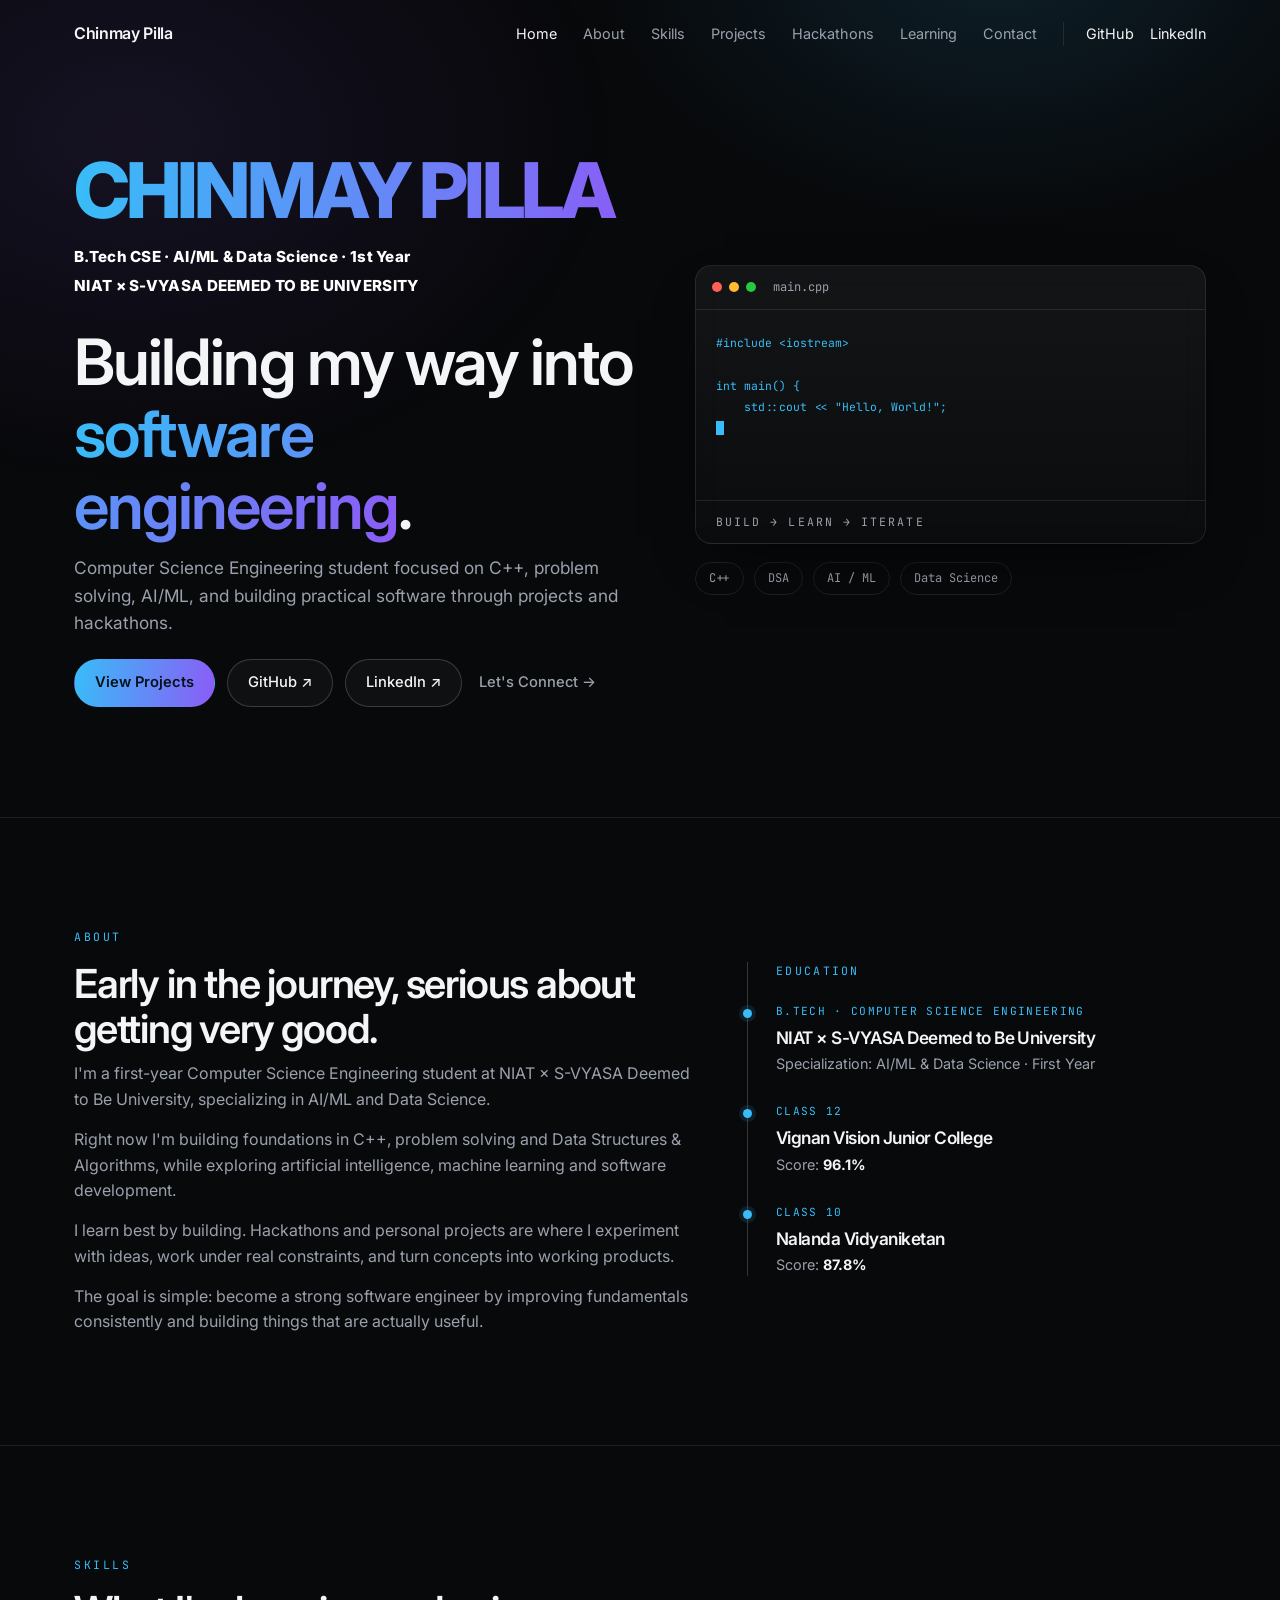
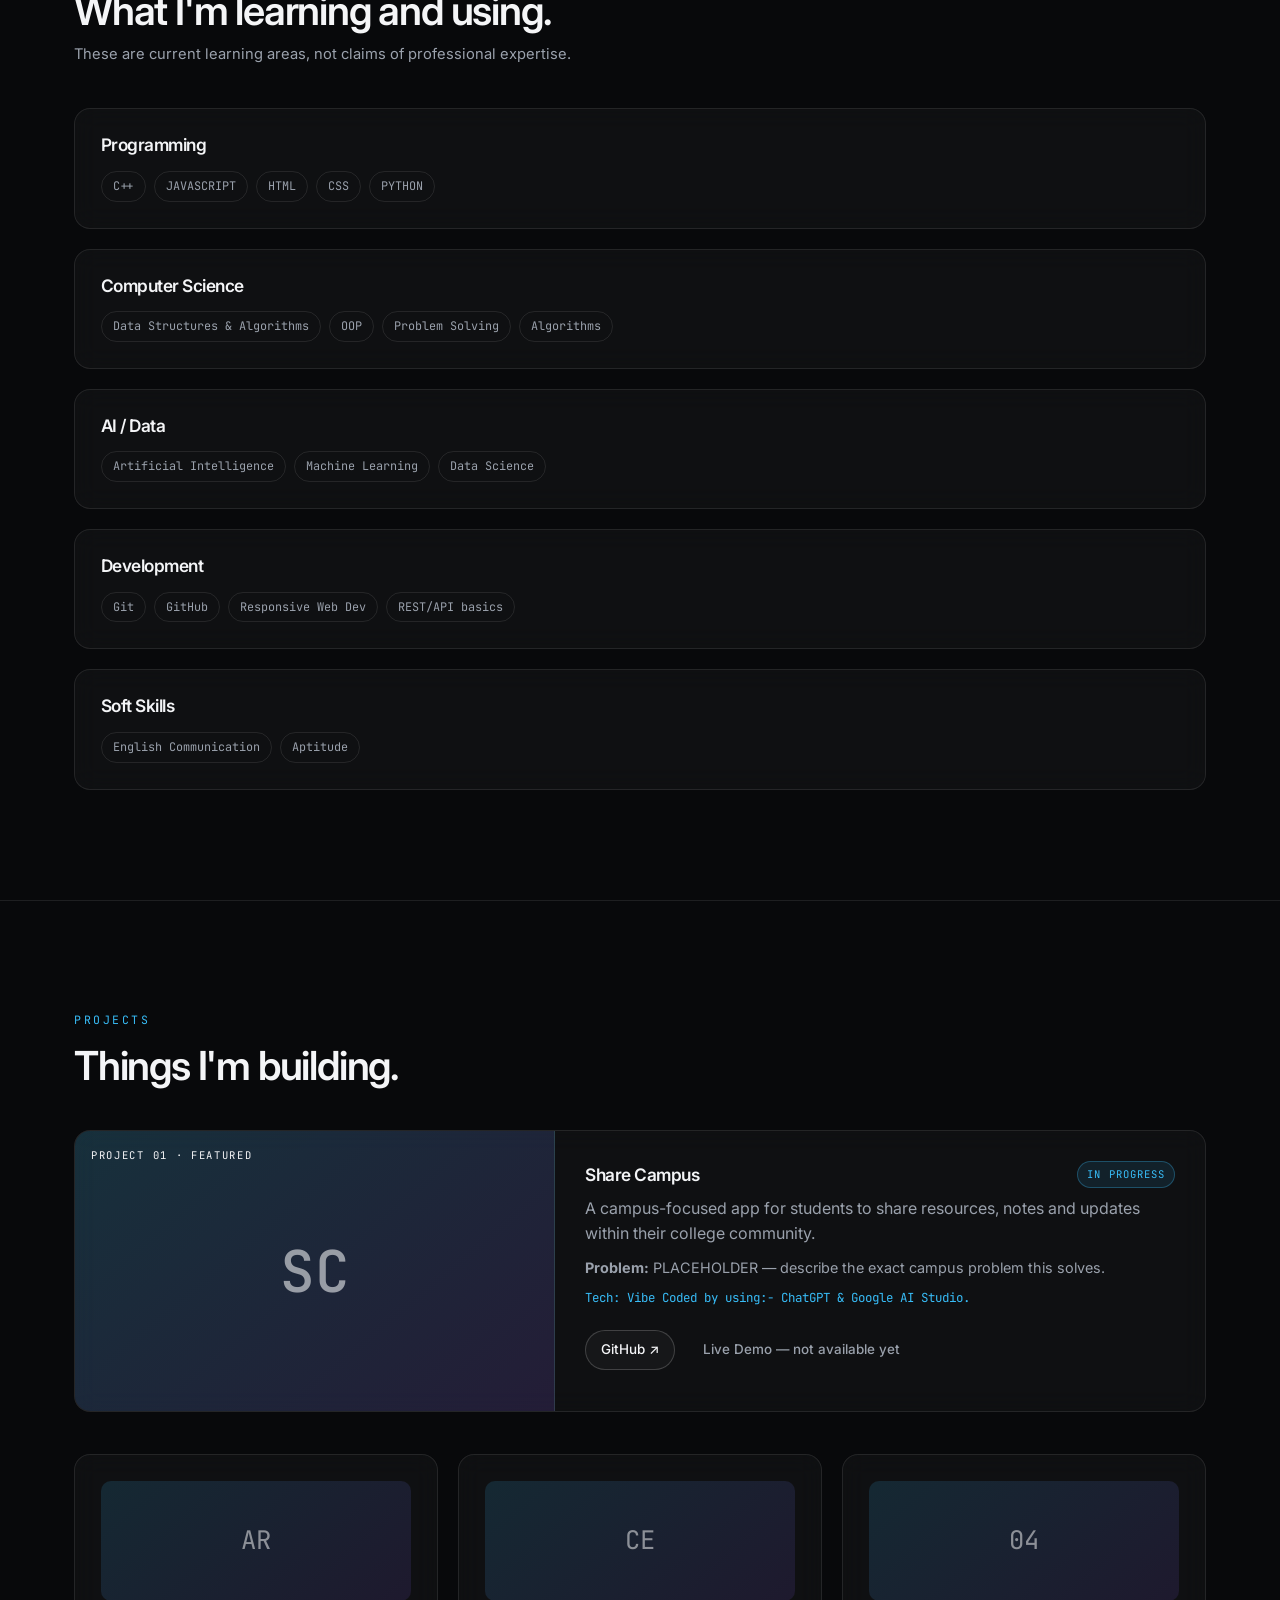
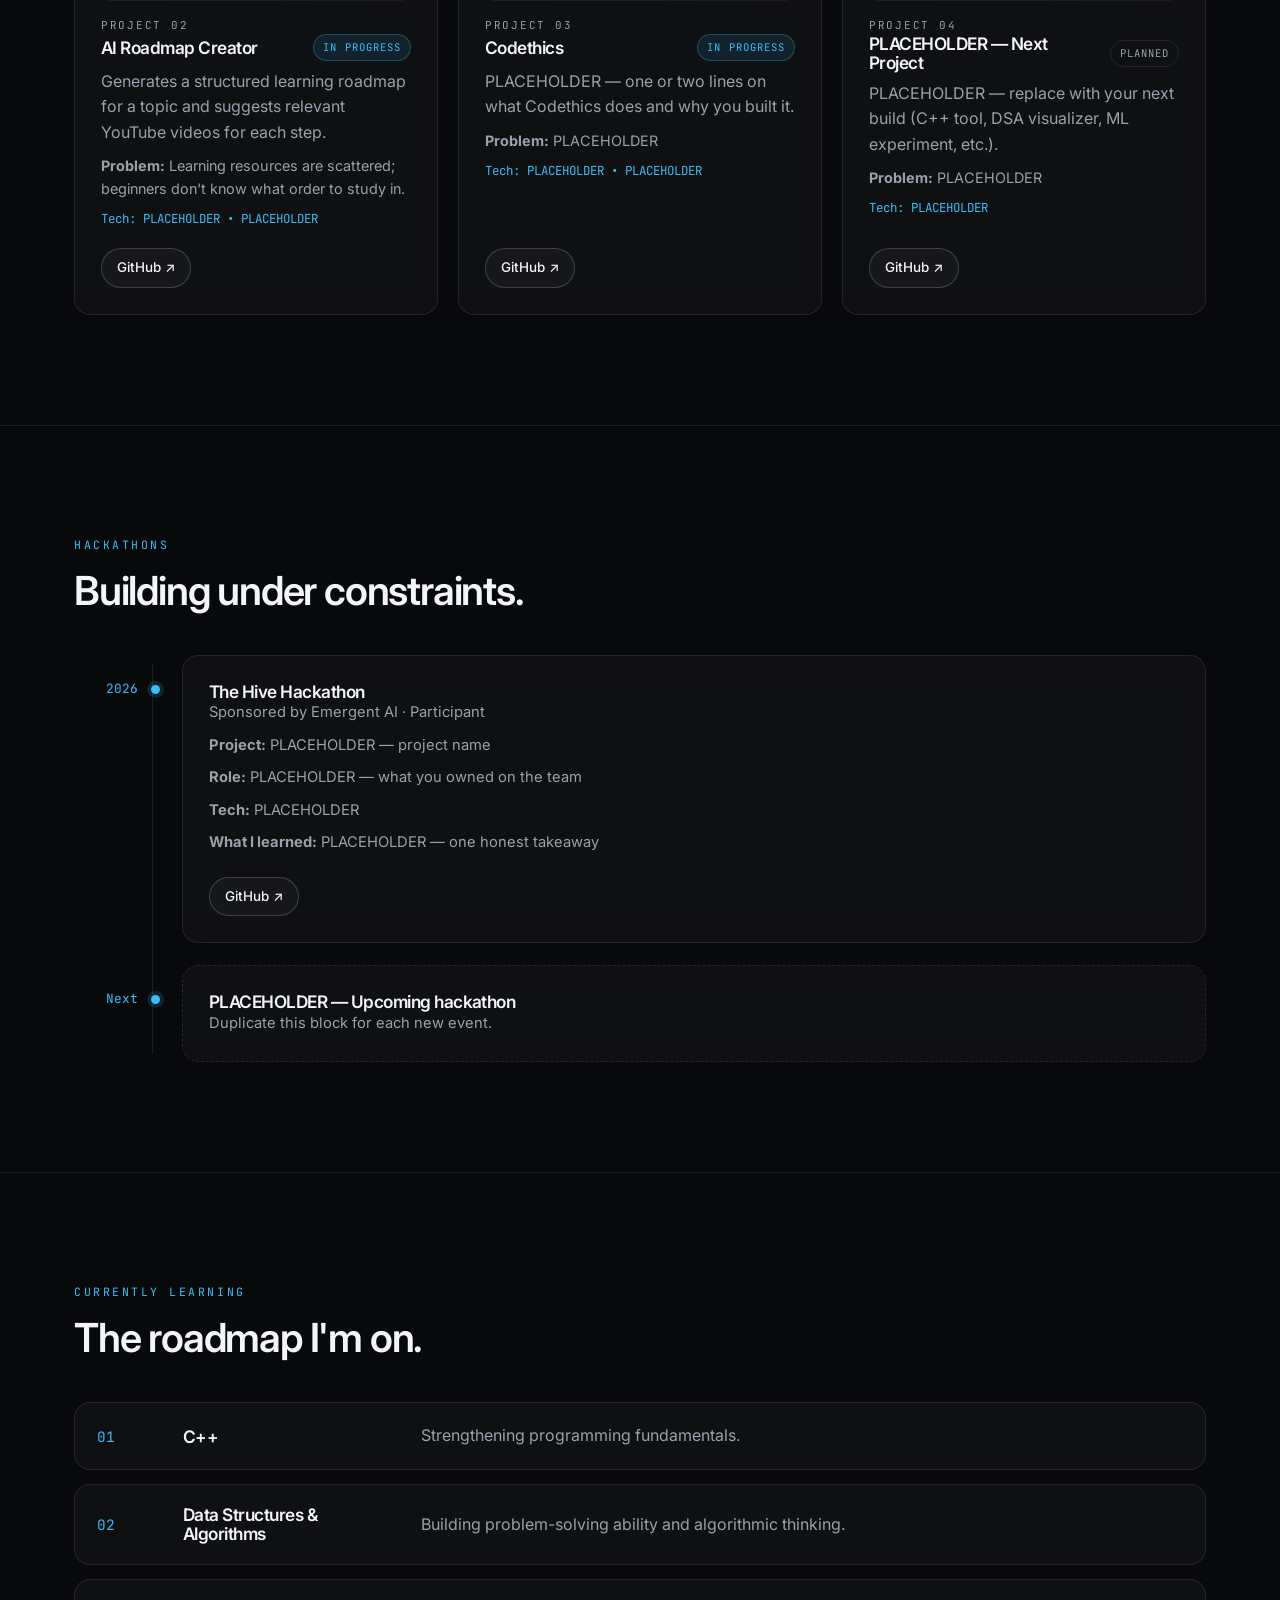
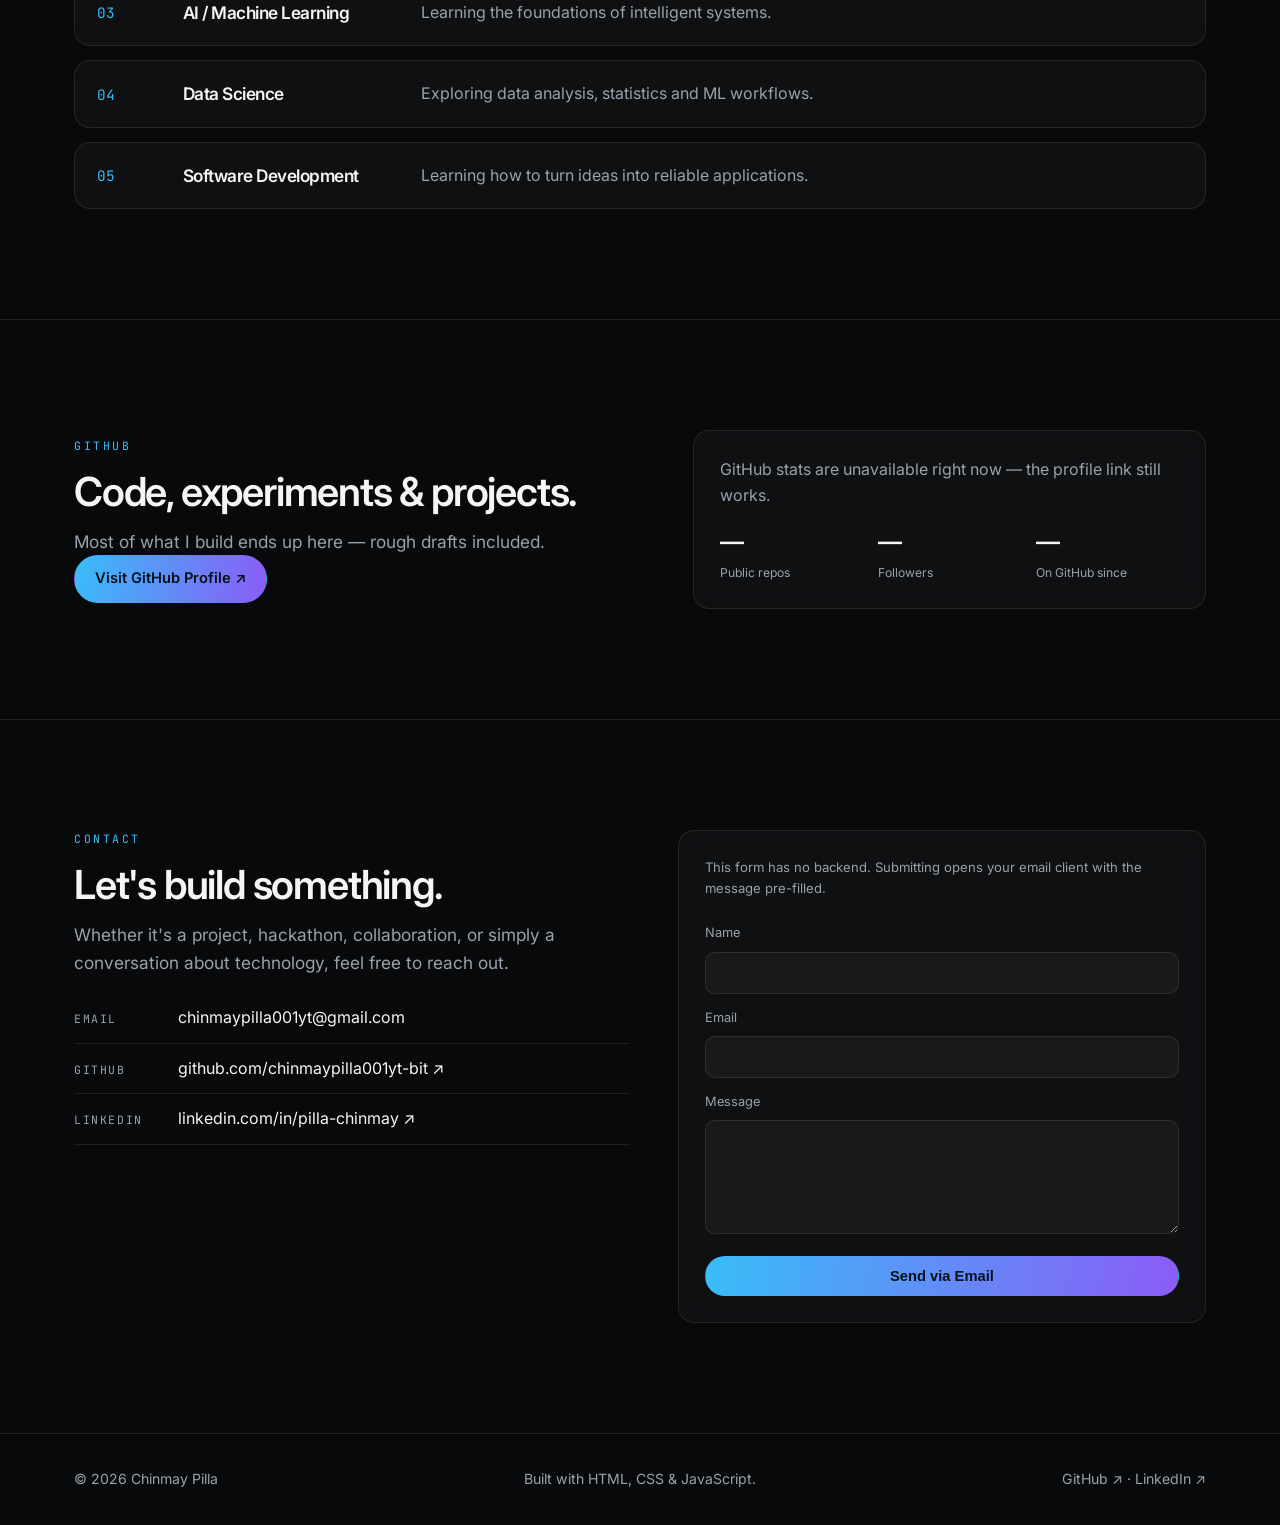
==== commit 06f8d88f: "Add Soft Skills learning area and 5-card skills layout" ====
--- a/index.html
+++ b/index.html
@@ -90,7 +90,7 @@
     </div>
   </div>
 </section>
-<section class="section" id="skills"><div class="container"><p class="eyebrow reveal">Skills</p><h2 class="reveal">What I'm learning and using.</h2><p class="section-note reveal">These are current learning areas, not claims of professional expertise.</p><div class="grid grid--4"><article class="card reveal"><h3>Programming</h3><ul class="tags"><li>C++</li><li>JAVASCRIPT</li><li>HTML</li><li>CSS</li><li>PYTHON</li></ul></article><article class="card reveal"><h3>Computer Science</h3><ul class="tags"><li>Data Structures &amp; Algorithms</li><li>OOP</li><li>Problem Solving</li><li>Algorithms</li></ul></article><article class="card reveal"><h3>AI / Data</h3><ul class="tags"><li>Artificial Intelligence</li><li>Machine Learning</li><li>Data Science</li></ul></article><article class="card reveal"><h3>Development</h3><ul class="tags"><li>Git</li><li>GitHub</li><li>Responsive Web Dev</li><li>REST/API basics</li></ul></article></div></div></section>
+<section class="section" id="skills"><div class="container"><p class="eyebrow reveal">Skills</p><h2 class="reveal">What I'm learning and using.</h2><p class="section-note reveal">These are current learning areas, not claims of professional expertise.</p><div class="grid grid--5"><article class="card reveal"><h3>Programming</h3><ul class="tags"><li>C++</li><li>JAVASCRIPT</li><li>HTML</li><li>CSS</li><li>PYTHON</li></ul></article><article class="card reveal"><h3>Computer Science</h3><ul class="tags"><li>Data Structures &amp; Algorithms</li><li>OOP</li><li>Problem Solving</li><li>Algorithms</li></ul></article><article class="card reveal"><h3>AI / Data</h3><ul class="tags"><li>Artificial Intelligence</li><li>Machine Learning</li><li>Data Science</li></ul></article><article class="card reveal"><h3>Development</h3><ul class="tags"><li>Git</li><li>GitHub</li><li>Responsive Web Dev</li><li>REST/API basics</li></ul></article><article class="card reveal"><h3>Soft Skills</h3><ul class="tags"><li>English Communication</li><li>Aptitude</li></ul></article></div></div></section>
 <section class="section" id="projects"><div class="container"><p class="eyebrow reveal">Projects</p><h2 class="reveal">Things I'm building.</h2><article class="featured card reveal"><div class="featured__media" role="img" aria-label="Placeholder visual for Share Campus app"><span class="featured__badge">PROJECT 01 · FEATURED</span><span class="featured__glyph">SC</span></div><div class="featured__body"><div class="card__top"><h3>Share Campus</h3><span class="status status--wip">In Progress</span></div><p>A campus-focused app for students to share resources, notes and updates within their college community.</p><p class="problem"><strong>Problem:</strong> PLACEHOLDER — describe the exact campus problem this solves.</p><p class="tech">Tech: Vibe Coded by using:- ChatGPT & Google AI Studio. </p><div class="btn-row"><a class="btn btn--ghost btn--sm" href="https://github.com/chinmaypilla001yt-bit" target="_blank" rel="noopener">GitHub ↗</a><a class="btn btn--text btn--sm" href="#contact">Live Demo — not available yet</a></div></div></article><div class="grid grid--3"><article class="card project reveal"><div class="project__thumb" role="img" aria-label="Placeholder visual for AI Roadmap Creator"><span>AR</span></div><span class="project__num">PROJECT 02</span><div class="card__top"><h3>AI Roadmap Creator</h3><span class="status status--wip">In Progress</span></div><p>Generates a structured learning roadmap for a topic and suggests relevant YouTube videos for each step.</p><p class="problem"><strong>Problem:</strong> Learning resources are scattered; beginners don't know what order to study in.</p><p class="tech">Tech: PLACEHOLDER • PLACEHOLDER</p><div class="btn-row"><a class="btn btn--ghost btn--sm" href="https://github.com/chinmaypilla001yt-bit" target="_blank" rel="noopener">GitHub ↗</a></div></article><article class="card project reveal"><div class="project__thumb" role="img" aria-label="Placeholder visual for Codethics"><span>CE</span></div><span class="project__num">PROJECT 03</span><div class="card__top"><h3>Codethics</h3><span class="status status--wip">In Progress</span></div><p>PLACEHOLDER — one or two lines on what Codethics does and why you built it.</p><p class="problem"><strong>Problem:</strong> PLACEHOLDER</p><p class="tech">Tech: PLACEHOLDER • PLACEHOLDER</p><div class="btn-row"><a class="btn btn--ghost btn--sm" href="https://github.com/chinmaypilla001yt-bit" target="_blank" rel="noopener">GitHub ↗</a></div></article><article class="card project reveal"><div class="project__thumb" role="img" aria-label="Placeholder visual for an upcoming project"><span>04</span></div><span class="project__num">PROJECT 04</span><div class="card__top"><h3>PLACEHOLDER — Next Project</h3><span class="status status--plan">Planned</span></div><p>PLACEHOLDER — replace with your next build (C++ tool, DSA visualizer, ML experiment, etc.).</p><p class="problem"><strong>Problem:</strong> PLACEHOLDER</p><p class="tech">Tech: PLACEHOLDER</p><div class="btn-row"><a class="btn btn--ghost btn--sm" href="https://github.com/chinmaypilla001yt-bit" target="_blank" rel="noopener">GitHub ↗</a></div></article></div></div></section>
 <section class="section" id="hackathons"><div class="container"><p class="eyebrow reveal">Hackathons</p><h2 class="reveal">Building under constraints.</h2><ol class="timeline"><li class="timeline__item reveal"><span class="timeline__year">2026</span><div class="card"><h3>The Hive Hackathon</h3><p class="muted">Sponsored by Emergent AI · Participant</p><p><strong>Project:</strong> PLACEHOLDER — project name</p><p><strong>Role:</strong> PLACEHOLDER — what you owned on the team</p><p><strong>Tech:</strong> PLACEHOLDER</p><p><strong>What I learned:</strong> PLACEHOLDER — one honest takeaway</p><div class="btn-row"><a class="btn btn--ghost btn--sm" href="https://github.com/chinmaypilla001yt-bit" target="_blank" rel="noopener">GitHub ↗</a></div></div></li><li class="timeline__item reveal"><span class="timeline__year">Next</span><div class="card card--dashed"><h3>PLACEHOLDER — Upcoming hackathon</h3><p class="muted">Duplicate this block for each new event.</p></div></li></ol></div></section>
 <section class="section" id="learning"><div class="container"><p class="eyebrow reveal">Currently Learning</p><h2 class="reveal">The roadmap I'm on.</h2><div class="roadmap"><div class="road reveal"><span class="road__n">01</span><h3>C++</h3><p>Strengthening programming fundamentals.</p></div><div class="road reveal"><span class="road__n">02</span><h3>Data Structures &amp; Algorithms</h3><p>Building problem-solving ability and algorithmic thinking.</p></div><div class="road reveal"><span class="road__n">03</span><h3>AI / Machine Learning</h3><p>Learning the foundations of intelligent systems.</p></div><div class="road reveal"><span class="road__n">04</span><h3>Data Science</h3><p>Exploring data analysis, statistics and ML workflows.</p></div><div class="road reveal"><span class="road__n">05</span><h3>Software Development</h3><p>Learning how to turn ideas into reliable applications.</p></div></div></div></section>
--- a/css/style.css
+++ b/css/style.css
@@ -26,23 +26,15 @@
   --ease: cubic-bezier(0.22, 1, 0.36, 1);
 }
 
-/* ---------- 2. Base ---------- */
 * { box-sizing: border-box; margin: 0; padding: 0; }
 html { scroll-behavior: smooth; scroll-padding-top: 96px; }
 body {
-  background: var(--bg-primary);
-  color: var(--text-primary);
-  font-family: var(--font);
-  line-height: 1.6;
-  -webkit-font-smoothing: antialiased;
-  overflow-x: hidden;
+  background: var(--bg-primary); color: var(--text-primary); font-family: var(--font);
+  line-height: 1.6; -webkit-font-smoothing: antialiased; overflow-x: hidden;
 }
 body::before {
-  content: "";
-  position: fixed; inset: 0;
-  background:
-    radial-gradient(600px 400px at 78% -5%, rgba(56, 189, 248, 0.12), transparent 70%),
-    radial-gradient(700px 500px at 10% 15%, rgba(139, 92, 246, 0.10), transparent 70%);
+  content: ""; position: fixed; inset: 0;
+  background: radial-gradient(600px 400px at 78% -5%, rgba(56,189,248,0.12), transparent 70%), radial-gradient(700px 500px at 10% 15%, rgba(139,92,246,0.10), transparent 70%);
   pointer-events: none; z-index: 0;
 }
 img { max-width: 100%; display: block; }
@@ -54,27 +46,15 @@
 h3 { font-size: 1.08rem; }
 p { color: var(--text-secondary); }
 code { font-family: var(--mono); font-size: 0.85em; color: var(--accent); }
-
-:focus-visible {
-  outline: 2px solid var(--accent);
-  outline-offset: 3px;
-  border-radius: 6px;
-}
-
-.skip-link {
-  position: absolute; left: -999px; top: 0; z-index: 100;
-  background: var(--accent); color: #04121b; padding: 0.6rem 1rem; border-radius: 0 0 8px 0;
-}
+:focus-visible { outline: 2px solid var(--accent); outline-offset: 3px; border-radius: 6px; }
+.skip-link { position: absolute; left: -999px; top: 0; z-index: 100; background: var(--accent); color: #04121b; padding: 0.6rem 1rem; border-radius: 0 0 8px 0; }
 .skip-link:focus { left: 0; }
 
-/* ---------- 3. Layout ---------- */
+/* Layout */
 .container { width: 100%; max-width: var(--maxw); margin: 0 auto; padding: 0 24px; position: relative; z-index: 1; }
 .section { padding: 110px 0; position: relative; z-index: 1; }
 .section + .section { border-top: 1px solid var(--border); }
-.eyebrow {
-  font-family: var(--mono); font-size: 0.72rem; letter-spacing: 0.22em;
-  text-transform: uppercase; color: var(--accent); margin-bottom: 0.9rem;
-}
+.eyebrow { font-family: var(--mono); font-size: 0.72rem; letter-spacing: 0.22em; text-transform: uppercase; color: var(--accent); margin-bottom: 0.9rem; }
 .section-note { margin-top: 0.4rem; max-width: 60ch; font-size: 0.92rem; }
 .lead { font-size: 1.08rem; max-width: 58ch; margin-top: 0.8rem; }
 .muted { color: var(--text-secondary); }
@@ -83,27 +63,13 @@
 .grid--3 { grid-template-columns: repeat(3, 1fr); }
 .grid--4 { grid-template-columns: repeat(4, 1fr); }
 
-/* ---------- 4. Components ---------- */
-.card {
-  background: var(--surface);
-  border: 1px solid var(--border);
-  border-radius: var(--radius);
-  padding: 26px;
-  backdrop-filter: blur(12px);
-  transition: transform 0.4s var(--ease), border-color 0.3s, background 0.3s;
-}
+/* Components */
+.card { background: var(--surface); border: 1px solid var(--border); border-radius: var(--radius); padding: 26px; backdrop-filter: blur(12px); transition: transform 0.4s var(--ease), border-color 0.3s, background 0.3s; }
 .card:hover { transform: translateY(-4px); border-color: var(--border-strong); background: var(--surface-strong); }
 .card--dashed { border-style: dashed; }
 .card__top { display: flex; align-items: center; justify-content: space-between; gap: 12px; margin-bottom: 0.5rem; }
 .card p + p { margin-top: 0.55rem; }
-
-.btn {
-  display: inline-flex; align-items: center; gap: 8px;
-  padding: 11px 20px; border-radius: 999px;
-  font-size: 0.92rem; font-weight: 500; border: 1px solid transparent;
-  transition: transform 0.25s var(--ease), background 0.25s, border-color 0.25s, opacity 0.25s;
-  cursor: pointer;
-}
+.btn { display: inline-flex; align-items: center; gap: 8px; padding: 11px 20px; border-radius: 999px; font-size: 0.92rem; font-weight: 500; border: 1px solid transparent; transition: transform 0.25s var(--ease), background 0.25s, border-color 0.25s, opacity 0.25s; cursor: pointer; }
 .btn:hover { transform: translateY(-2px); }
 .btn--primary { background: var(--grad); color: #05121a; font-weight: 600; }
 .btn--primary:hover { opacity: 0.92; }
@@ -113,29 +79,16 @@
 .btn--text:hover { color: var(--accent); }
 .btn--sm { padding: 8px 15px; font-size: 0.84rem; }
 .btn-row { display: flex; flex-wrap: wrap; gap: 12px; margin-top: 1.4rem; align-items: center; }
-
 .tags { display: flex; flex-wrap: wrap; gap: 8px; margin-top: 1rem; }
-.tags li {
-  font-family: var(--mono); font-size: 0.74rem; color: var(--text-secondary);
-  border: 1px solid var(--border); border-radius: 999px; padding: 5px 11px;
-  transition: color 0.25s, border-color 0.25s;
-}
+.tags li { font-family: var(--mono); font-size: 0.74rem; color: var(--text-secondary); border: 1px solid var(--border); border-radius: 999px; padding: 5px 11px; transition: color 0.25s, border-color 0.25s; }
 .card:hover .tags li { color: var(--text-primary); border-color: var(--border-strong); }
-
-.status {
-  font-family: var(--mono); font-size: 0.66rem; letter-spacing: 0.1em; text-transform: uppercase;
-  padding: 4px 9px; border-radius: 999px; white-space: nowrap;
-}
-.status--wip { color: var(--accent); background: rgba(56, 189, 248, 0.1); border: 1px solid rgba(56, 189, 248, 0.3); }
+.status { font-family: var(--mono); font-size: 0.66rem; letter-spacing: 0.1em; text-transform: uppercase; padding: 4px 9px; border-radius: 999px; white-space: nowrap; }
+.status--wip { color: var(--accent); background: rgba(56,189,248,0.1); border: 1px solid rgba(56,189,248,0.3); }
 .status--plan { color: var(--text-secondary); border: 1px solid var(--border); }
 
 /* Nav */
-.nav {
-  position: sticky; top: 0; z-index: 50;
-  border-bottom: 1px solid transparent;
-  transition: background 0.3s, border-color 0.3s, backdrop-filter 0.3s;
-}
-.nav.is-stuck { background: rgba(8, 9, 11, 0.72); backdrop-filter: blur(14px); border-bottom-color: var(--border); }
+.nav { position: sticky; top: 0; z-index: 50; border-bottom: 1px solid transparent; transition: background 0.3s, border-color 0.3s, backdrop-filter 0.3s; }
+.nav.is-stuck { background: rgba(8,9,11,0.72); backdrop-filter: blur(14px); border-bottom-color: var(--border); }
 .nav__inner { display: flex; align-items: center; justify-content: space-between; height: 68px; }
 .nav__brand { font-weight: 600; letter-spacing: -0.02em; }
 .nav__links { display: flex; align-items: center; gap: 26px; }
@@ -150,17 +103,11 @@
 .nav__toggle[aria-expanded="true"] span:nth-child(2) { opacity: 0; }
 .nav__toggle[aria-expanded="true"] span:nth-child(3) { transform: translateY(-7px) rotate(-45deg); }
 
-/* ---------- 5. Sections ---------- */
 /* Hero */
 .hero { padding-top: 84px; }
 .hero__grid { display: grid; grid-template-columns: 1.05fr 0.95fr; gap: 56px; align-items: center; }
 .hero__meta { margin-top: 2rem; font-family: var(--mono); font-size: 0.8rem; }
-
-.terminal {
-  border: 1px solid var(--border); border-radius: var(--radius);
-  background: linear-gradient(180deg, rgba(255,255,255,0.05), rgba(255,255,255,0.015));
-  backdrop-filter: blur(14px); box-shadow: var(--shadow); overflow: hidden;
-}
+.terminal { border: 1px solid var(--border); border-radius: var(--radius); background: linear-gradient(180deg, rgba(255,255,255,0.05), rgba(255,255,255,0.015)); backdrop-filter: blur(14px); box-shadow: var(--shadow); overflow: hidden; }
 .terminal__bar { display: flex; align-items: center; gap: 7px; padding: 12px 16px; border-bottom: 1px solid var(--border); }
 .dot { width: 10px; height: 10px; border-radius: 50%; }
 .dot--r { background: #ff5f57; } .dot--y { background: #febc2e; } .dot--g { background: #28c840; }
@@ -168,53 +115,35 @@
 .terminal__body { padding: 22px 20px; font-family: var(--mono); font-size: 0.84rem; color: #cfe9f7; min-height: 190px; white-space: pre-wrap; }
 .caret { display: inline-block; width: 8px; height: 1em; background: var(--accent); vertical-align: -2px; animation: blink 1s steps(2) infinite; }
 @keyframes blink { 50% { opacity: 0; } }
-.terminal__foot {
-  padding: 12px 20px; border-top: 1px solid var(--border);
-  font-family: var(--mono); font-size: 0.72rem; letter-spacing: 0.18em; color: var(--text-secondary);
-}
+.terminal__foot { padding: 12px 20px; border-top: 1px solid var(--border); font-family: var(--mono); font-size: 0.72rem; letter-spacing: 0.18em; color: var(--text-secondary); }
 .chipset { display: flex; flex-wrap: wrap; gap: 10px; margin-top: 18px; }
-.chipset li {
-  font-family: var(--mono); font-size: 0.75rem; padding: 6px 13px;
-  border: 1px solid var(--border); border-radius: 999px; color: var(--text-secondary);
-}
+.chipset li { font-family: var(--mono); font-size: 0.75rem; padding: 6px 13px; border: 1px solid var(--border); border-radius: 999px; color: var(--text-secondary); }
 
 /* About */
 .about__grid { display: grid; grid-template-columns: 1.15fr 0.85fr; gap: 52px; align-items: start; margin-top: 1rem; }
 .about__grid p + p { margin-top: 0.9rem; }
-.stats { display: grid; grid-template-columns: 1fr 1fr; gap: 14px; }
-.stat {
-  border: 1px solid var(--border); border-radius: var(--radius-sm); padding: 18px;
-  background: var(--surface); display: flex; flex-direction: column; gap: 3px;
-  transition: border-color 0.3s, transform 0.35s var(--ease);
-}
-.stat:hover { border-color: var(--border-strong); transform: translateY(-3px); }
-.stat__n { font-family: var(--mono); font-size: 0.72rem; color: var(--accent); }
-.stat__k { font-size: 0.76rem; color: var(--text-secondary); }
-.stat__v { font-weight: 600; }
+
+/* Education */
+.education { border-left: 1px solid var(--border-strong); padding-left: 28px; }
+.education__header { font-family: var(--mono); color: var(--accent); font-size: 0.72rem; letter-spacing: 0.2em; text-transform: uppercase; margin-bottom: 1.4rem; }
+.education__item { position: relative; padding: 0 0 28px; }
+.education__item:last-child { padding-bottom: 0; }
+.education__item::before { content: ""; position: absolute; width: 9px; height: 9px; border-radius: 50%; background: var(--accent); left: -33px; top: 6px; box-shadow: 0 0 0 4px rgba(56,189,248,0.12); }
+.education__level { display: block; font-family: var(--mono); font-size: 0.7rem; letter-spacing: 0.12em; text-transform: uppercase; color: var(--accent); margin-bottom: 7px; }
+.education__item h3 { font-size: 1.08rem; font-weight: 600; margin-bottom: 5px; }
+.education__item p { font-size: 0.9rem; }
+.education__item strong { color: var(--text-primary); font-weight: 700; }
 
 /* Projects */
 .featured { display: grid; grid-template-columns: 0.85fr 1.15fr; gap: 0; padding: 0; overflow: hidden; margin-top: 2.6rem; }
-.featured__media {
-  position: relative; min-height: 280px;
-  background: linear-gradient(140deg, rgba(56,189,248,0.18), rgba(139,92,246,0.16));
-  display: flex; align-items: center; justify-content: center;
-  border-right: 1px solid var(--border);
-}
-.featured__badge {
-  position: absolute; top: 16px; left: 16px;
-  font-family: var(--mono); font-size: 0.66rem; letter-spacing: 0.16em; color: var(--text-primary);
-}
+.featured__media { position: relative; min-height: 280px; background: linear-gradient(140deg, rgba(56,189,248,0.18), rgba(139,92,246,0.16)); display: flex; align-items: center; justify-content: center; border-right: 1px solid var(--border); }
+.featured__badge { position: absolute; top: 16px; left: 16px; font-family: var(--mono); font-size: 0.66rem; letter-spacing: 0.16em; color: var(--text-primary); }
 .featured__glyph { font-family: var(--mono); font-size: 3.6rem; font-weight: 500; color: rgba(255,255,255,0.55); }
 .featured__body { padding: 30px; }
 .problem, .tech { font-size: 0.9rem; }
 .tech { font-family: var(--mono); font-size: 0.78rem; color: var(--accent); }
 .project { display: flex; flex-direction: column; }
-.project__thumb {
-  height: 120px; border-radius: var(--radius-sm); margin-bottom: 16px;
-  background: linear-gradient(140deg, rgba(56,189,248,0.14), rgba(139,92,246,0.12));
-  display: flex; align-items: center; justify-content: center;
-  font-family: var(--mono); font-size: 1.6rem; color: rgba(255,255,255,0.5);
-}
+.project__thumb { height: 120px; border-radius: var(--radius-sm); margin-bottom: 16px; background: linear-gradient(140deg, rgba(56,189,248,0.14), rgba(139,92,246,0.12)); display: flex; align-items: center; justify-content: center; font-family: var(--mono); font-size: 1.6rem; color: rgba(255,255,255,0.5); }
 .project__num { font-family: var(--mono); font-size: 0.68rem; letter-spacing: 0.16em; color: var(--text-secondary); }
 .project .btn-row { margin-top: auto; padding-top: 1.2rem; }
 
@@ -224,19 +153,12 @@
 .timeline__item { position: relative; }
 .timeline__item + .timeline__item { margin-top: 22px; }
 .timeline__year { position: absolute; left: -108px; top: 24px; width: 64px; text-align: right; font-family: var(--mono); font-size: 0.8rem; color: var(--accent); }
-.timeline__item::before {
-  content: ""; position: absolute; left: -31px; top: 30px; width: 9px; height: 9px;
-  border-radius: 50%; background: var(--accent); box-shadow: 0 0 0 4px rgba(56,189,248,0.15);
-}
+.timeline__item::before { content: ""; position: absolute; left: -31px; top: 30px; width: 9px; height: 9px; border-radius: 50%; background: var(--accent); box-shadow: 0 0 0 4px rgba(56,189,248,0.15); }
 .timeline .card p { font-size: 0.92rem; }
 
 /* Learning roadmap */
 .roadmap { margin-top: 2.6rem; display: grid; gap: 14px; }
-.road {
-  display: grid; grid-template-columns: 68px 220px 1fr; align-items: center; gap: 18px;
-  padding: 20px 22px; border: 1px solid var(--border); border-radius: var(--radius);
-  background: var(--surface); transition: border-color 0.3s, transform 0.35s var(--ease), background 0.3s;
-}
+.road { display: grid; grid-template-columns: 68px 220px 1fr; align-items: center; gap: 18px; padding: 20px 22px; border: 1px solid var(--border); border-radius: var(--radius); background: var(--surface); transition: border-color 0.3s, transform 0.35s var(--ease), background 0.3s; }
 .road:hover { border-color: var(--border-strong); transform: translateX(6px); background: var(--surface-strong); }
 .road__n { font-family: var(--mono); color: var(--accent); font-size: 0.9rem; }
 
@@ -254,16 +176,11 @@
 .contact__list span { font-family: var(--mono); font-size: 0.72rem; letter-spacing: 0.14em; text-transform: uppercase; color: var(--text-secondary); width: 88px; }
 .contact__list a { transition: color 0.2s; }
 .contact__list a:hover { color: var(--accent); }
-
 .form { display: grid; gap: 8px; }
 .form:hover { transform: none; }
 .form__note { font-size: 0.82rem; margin-bottom: 0.6rem; }
 .form label { font-size: 0.8rem; color: var(--text-secondary); margin-top: 6px; }
-.form input, .form textarea {
-  background: rgba(255,255,255,0.04); border: 1px solid var(--border); border-radius: var(--radius-sm);
-  padding: 11px 13px; color: var(--text-primary); font-family: inherit; font-size: 0.92rem;
-  transition: border-color 0.25s, background 0.25s;
-}
+.form input, .form textarea { background: rgba(255,255,255,0.04); border: 1px solid var(--border); border-radius: var(--radius-sm); padding: 11px 13px; color: var(--text-primary); font-family: inherit; font-size: 0.92rem; transition: border-color 0.25s, background 0.25s; }
 .form input:focus, .form textarea:focus { border-color: var(--accent); background: rgba(255,255,255,0.06); }
 .form textarea { resize: vertical; }
 .form button { margin-top: 14px; justify-content: center; }
@@ -273,12 +190,10 @@
 .footer { border-top: 1px solid var(--border); padding: 34px 0; position: relative; z-index: 1; }
 .footer__inner { display: flex; flex-wrap: wrap; gap: 12px; justify-content: space-between; align-items: center; font-size: 0.88rem; }
 .footer__links a:hover { color: var(--accent); }
-
-/* Reveal animation */
 .reveal { opacity: 0; transform: translateY(18px); transition: opacity 0.7s var(--ease), transform 0.7s var(--ease); }
 .reveal.is-visible { opacity: 1; transform: none; }
 
-/* ---------- 6. Responsive ---------- */
+/* Responsive */
 @media (max-width: 1023px) {
   .grid--4 { grid-template-columns: repeat(2, 1fr); }
   .grid--3 { grid-template-columns: repeat(2, 1fr); }
@@ -287,25 +202,17 @@
   .featured__media { border-right: 0; border-bottom: 1px solid var(--border); min-height: 190px; }
   .road { grid-template-columns: 52px 1fr; }
   .road p { grid-column: 2; }
-}
-
+  .education { margin-top: 10px; }
+}
 @media (max-width: 860px) {
   .section { padding: 78px 0; }
   .nav__toggle { display: block; }
-  .nav__links {
-    position: fixed; inset: 68px 0 auto 0;
-    flex-direction: column; align-items: flex-start; gap: 0;
-    background: rgba(8, 9, 11, 0.97); backdrop-filter: blur(16px);
-    border-bottom: 1px solid var(--border); padding: 8px 24px 22px;
-    max-height: 0; overflow: hidden; opacity: 0; pointer-events: none;
-    transition: max-height 0.4s var(--ease), opacity 0.25s;
-  }
+  .nav__links { position: fixed; inset: 68px 0 auto 0; flex-direction: column; align-items: flex-start; gap: 0; background: rgba(8,9,11,0.97); backdrop-filter: blur(16px); border-bottom: 1px solid var(--border); padding: 8px 24px 22px; max-height: 0; overflow: hidden; opacity: 0; pointer-events: none; transition: max-height 0.4s var(--ease), opacity 0.25s; }
   .nav__links.is-open { max-height: 80vh; opacity: 1; pointer-events: auto; }
   .nav__links a { display: block; width: 100%; padding: 13px 0; font-size: 1rem; border-bottom: 1px solid var(--border); }
   .nav__social { padding: 8px 0 0; border-left: 0; gap: 20px; }
   .nav__social a { border: 0; }
 }
-
 @media (max-width: 640px) {
   .grid--3, .grid--4, .stats { grid-template-columns: 1fr; }
   .container { padding: 0 18px; }
@@ -316,55 +223,17 @@
   .featured__body { padding: 22px; }
   .btn { width: 100%; justify-content: center; }
   .btn-row { gap: 10px; }
-}
-
-/* ---------- 7. Motion preferences ---------- */
+  .education { padding-left: 22px; }
+  .education__item::before { left: -27px; }
+}
 @media (prefers-reduced-motion: reduce) {
   html { scroll-behavior: auto; }
-  *, *::before, *::after {
-    animation-duration: 0.001ms !important;
-    animation-iteration-count: 1 !important;
-    transition-duration: 0.001ms !important;
-  }
+  *, *::before, *::after { animation-duration: 0.001ms !important; animation-iteration-count: 1 !important; transition-duration: 0.001ms !important; }
   .reveal { opacity: 1; transform: none; }
 }
 
 /* Hero name */
-.hero__name {
-  display: block;
-  font-size: clamp(2.8rem, 6vw, 4.8rem);
-  font-weight: 800;
-  line-height: 1;
-  letter-spacing: -0.05em;
-  margin-bottom: 1rem;
-  background: linear-gradient(90deg, #38bdf8, #8b5cf6);
-  -webkit-background-clip: text;
-  background-clip: text;
-  -webkit-text-fill-color: transparent;
-}
-
-/* Hero Education */
-.hero__education {
-  margin-top: 0.2rem;
-  margin-bottom: 1.8rem;
-}
-
-.hero__education .eyebrow {
-  margin-bottom: 0;
-  color: #ffffff !important;
-  font-family: var(--font);
-  font-size: 0.95rem;
-  font-weight: 800 !important;
-  letter-spacing: 0.02em;
-  line-height: 1.5;
-}
-
-.hero__education .university {
-  margin-top: 6px;
-  color: #ffffff !important;
-  font-family: var(--font);
-  font-size: 0.95rem;
-  font-weight: 800 !important;
-  letter-spacing: 0.02em;
-  line-height: 1.5;
-}
+.hero__name { display: block; font-size: clamp(2.8rem, 6vw, 4.8rem); font-weight: 800; line-height: 1; letter-spacing: -0.05em; margin-bottom: 1rem; background: linear-gradient(90deg, #38bdf8, #8b5cf6); -webkit-background-clip: text; background-clip: text; -webkit-text-fill-color: transparent; }
+.hero__education { margin-top: 0.2rem; margin-bottom: 1.8rem; }
+.hero__education .university { margin: 0; color: #ffffff !important; font-family: var(--font); font-size: 0.95rem; font-weight: 800 !important; letter-spacing: 0.02em; line-height: 1.5; }
+.hero__education .university + .university { margin-top: 6px; }
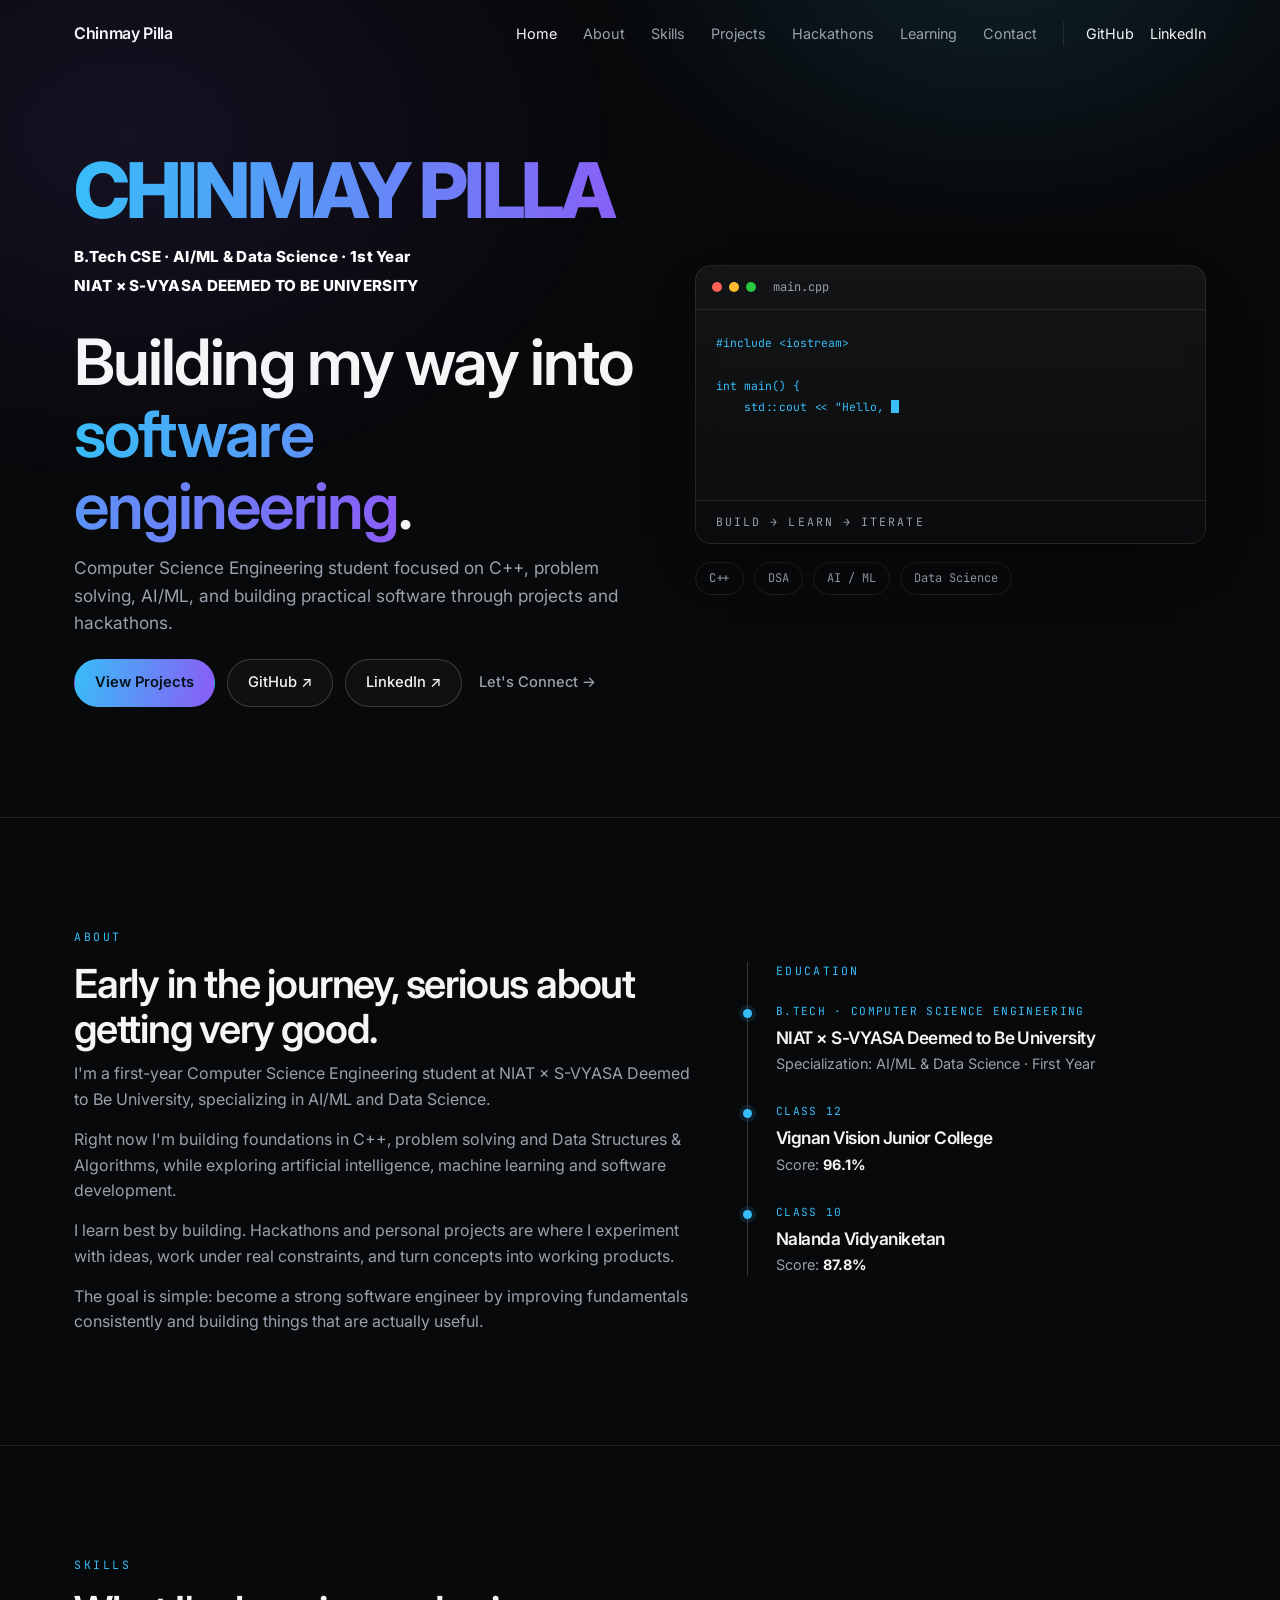
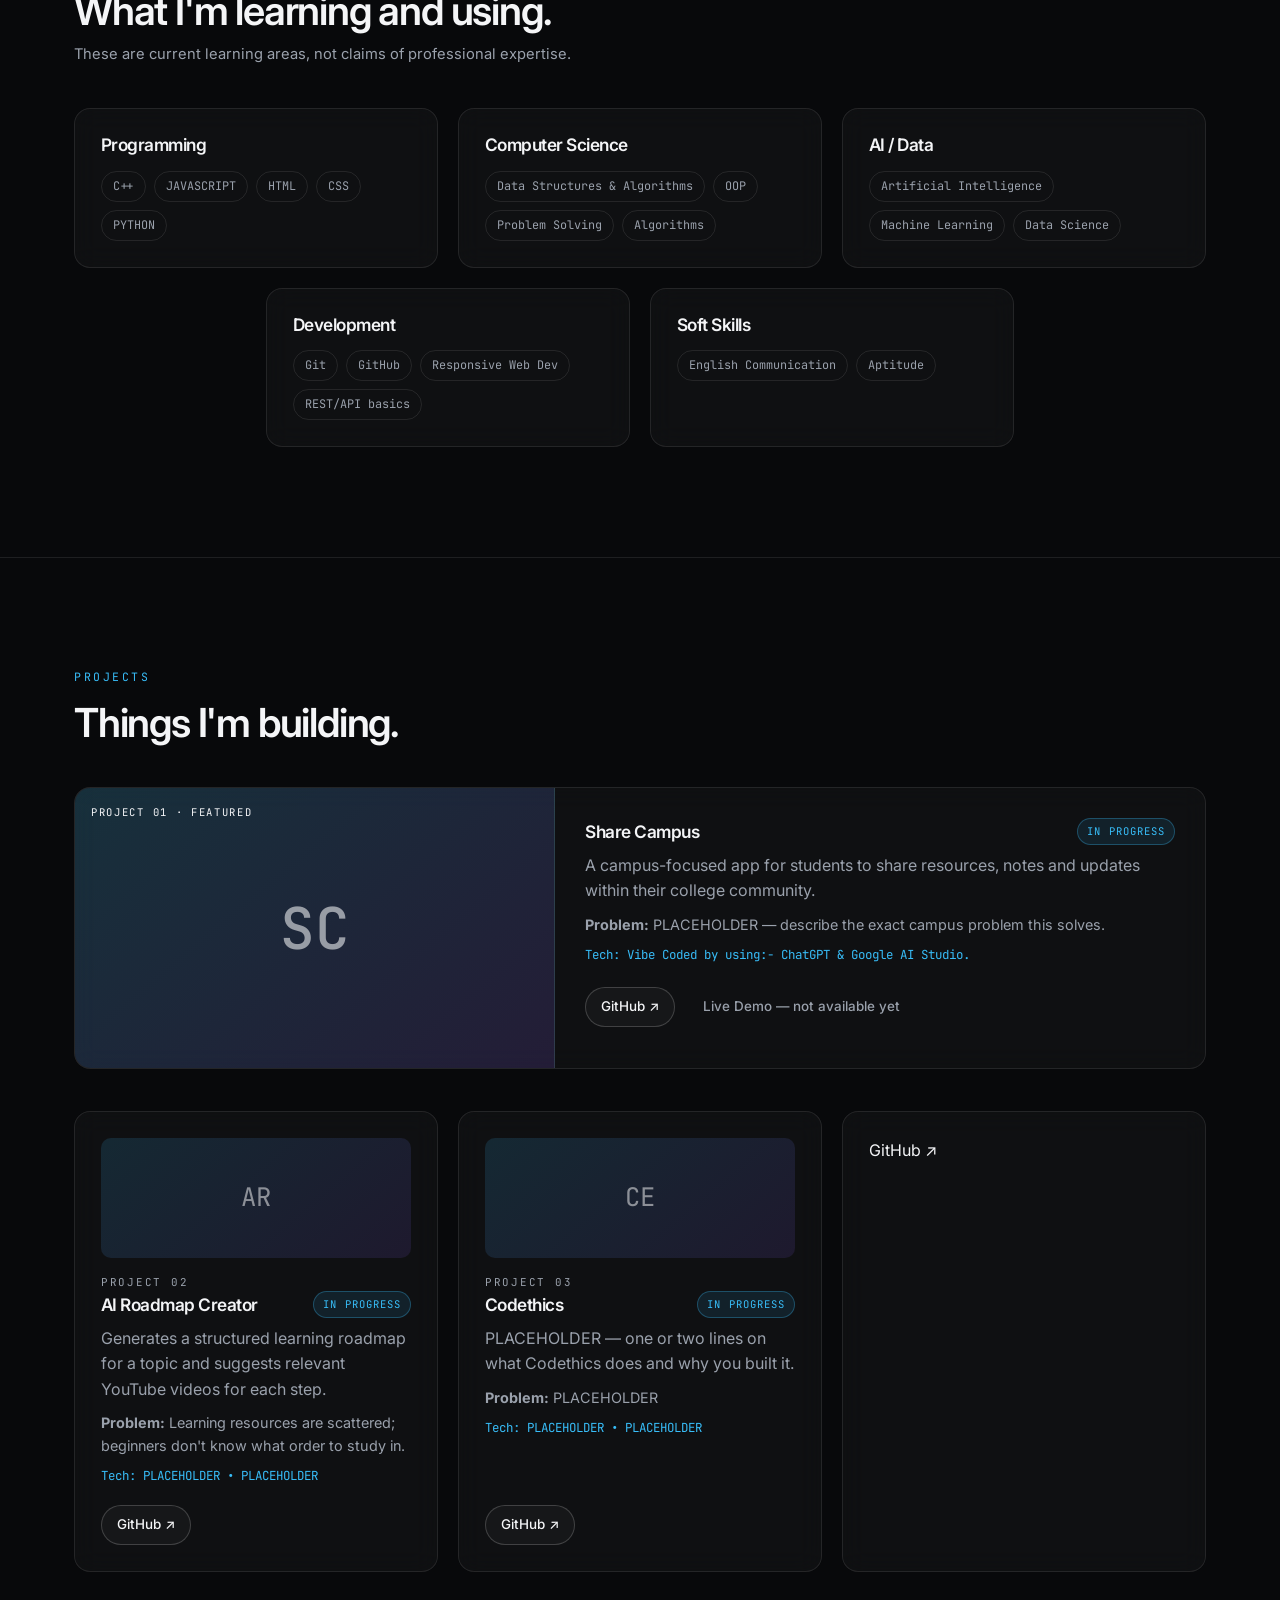
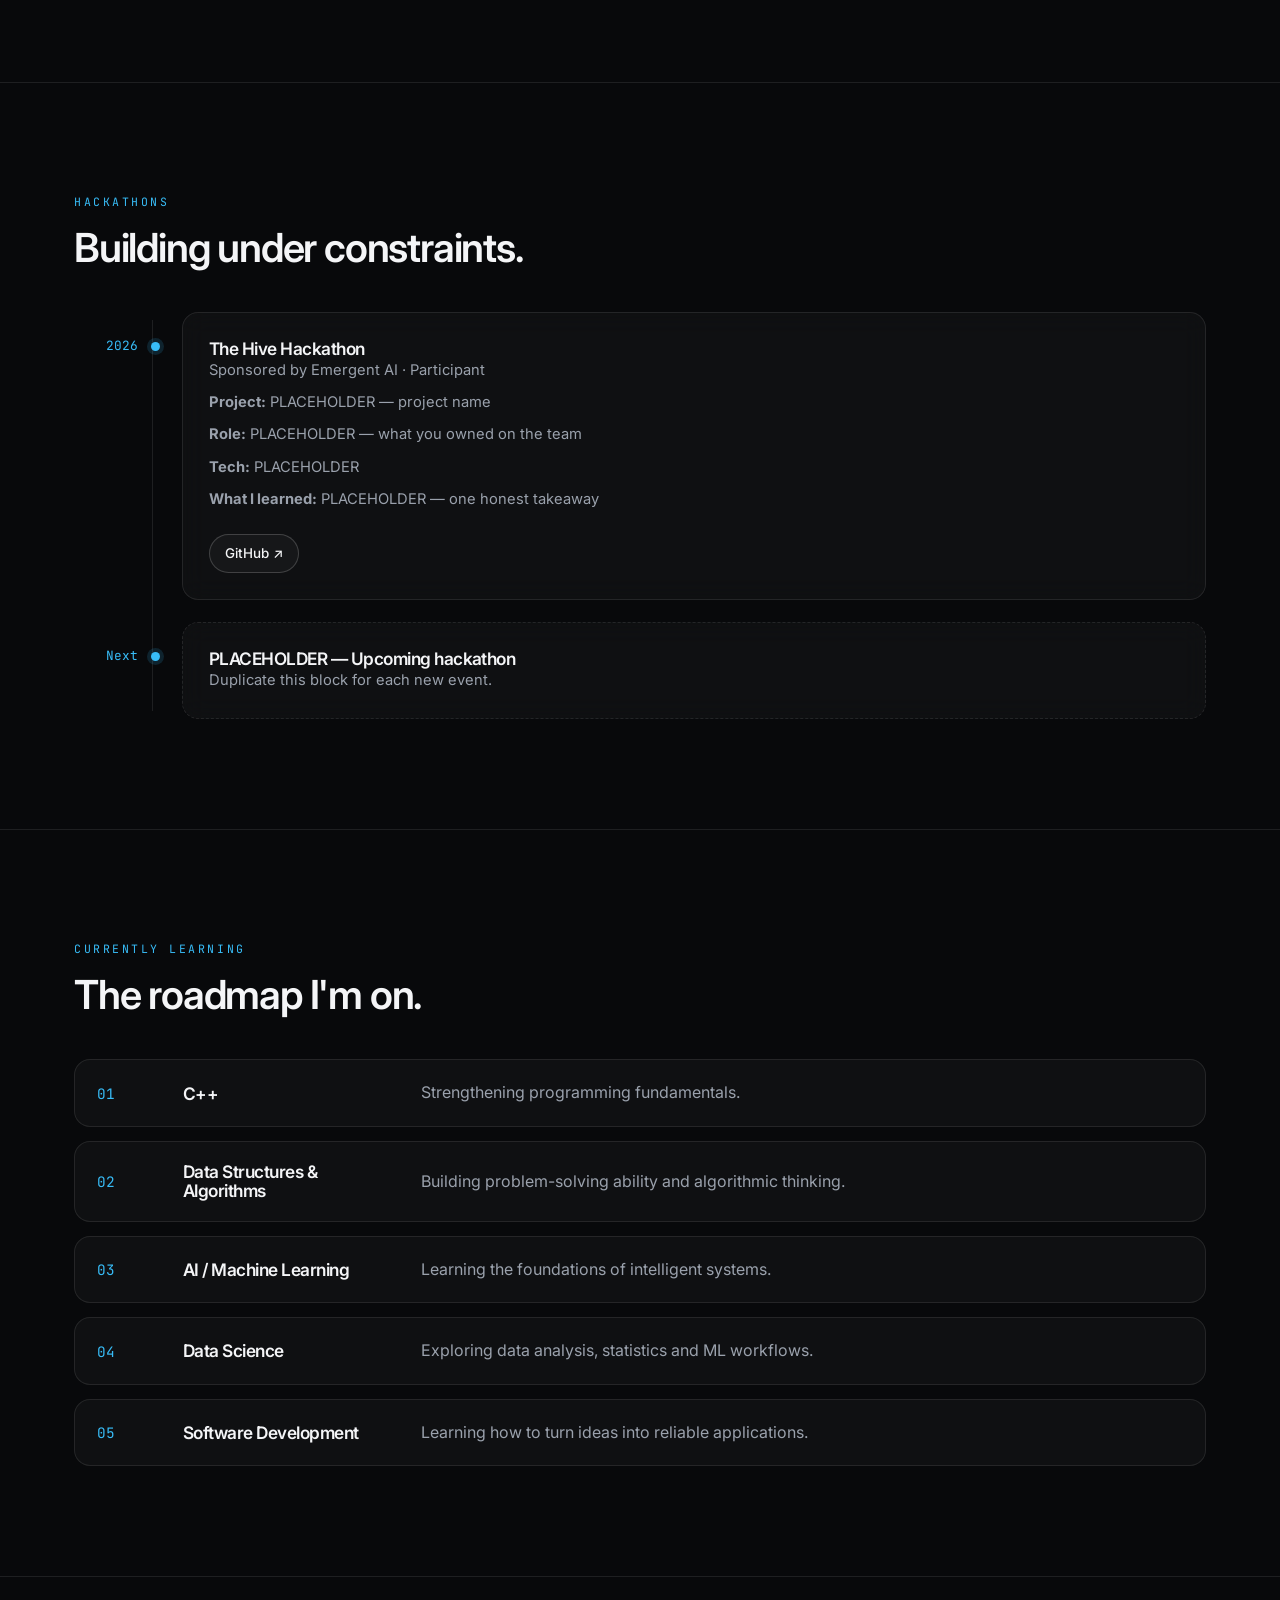
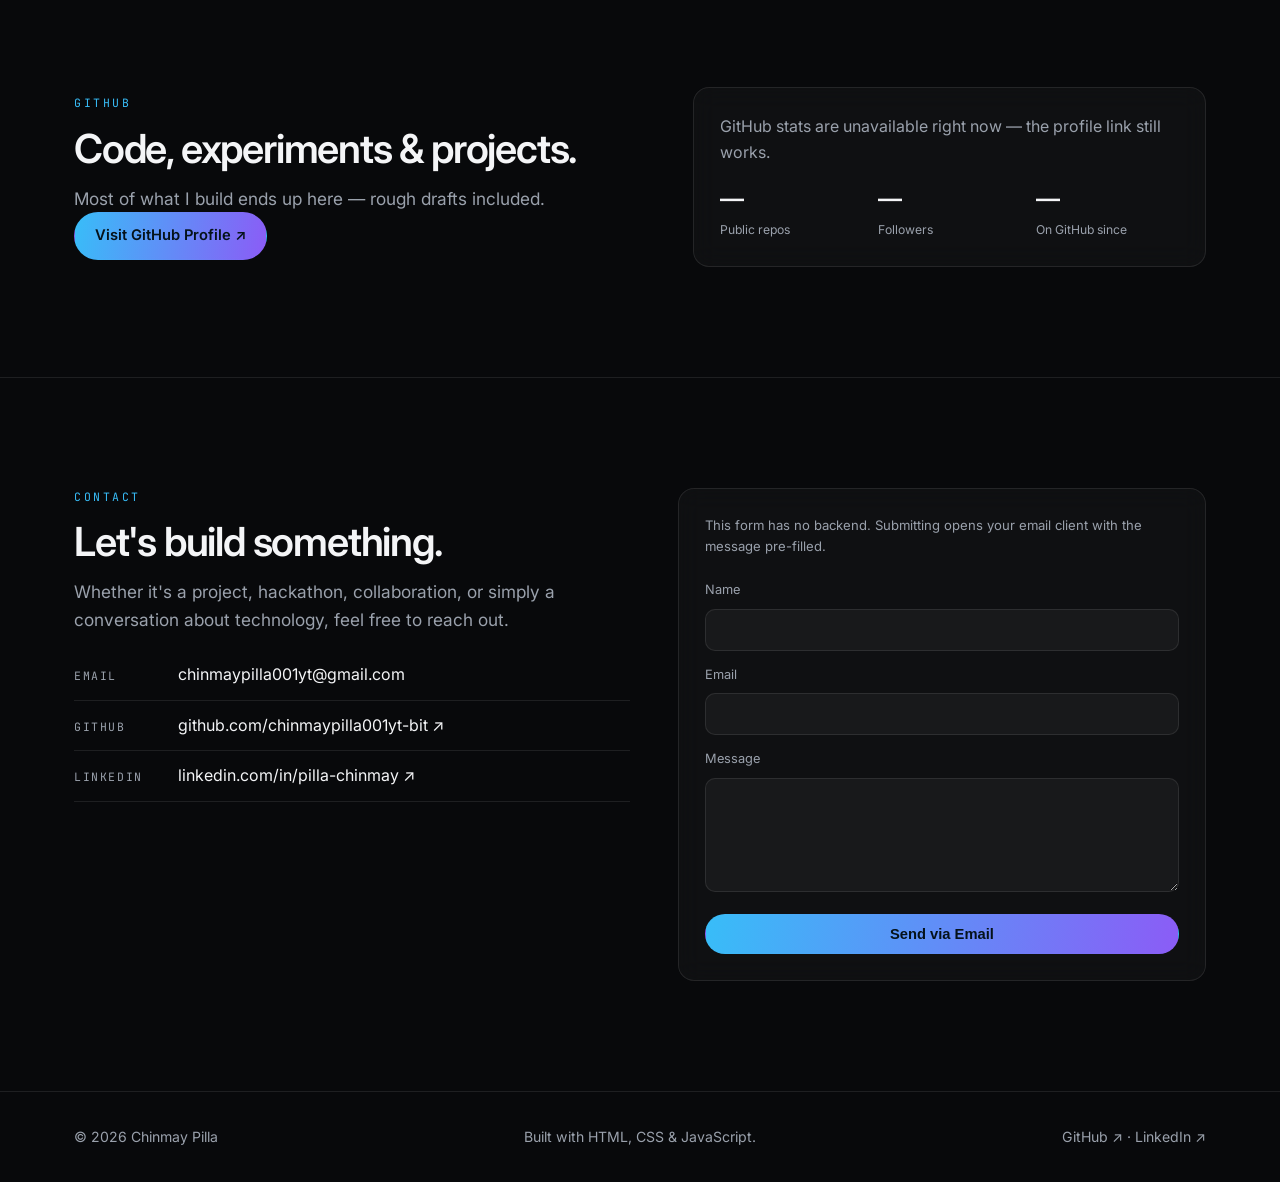
==== commit 6ecc62ce: "Update index.html" ====
--- a/index.html
+++ b/index.html
@@ -91,7 +91,7 @@
   </div>
 </section>
 <section class="section" id="skills"><div class="container"><p class="eyebrow reveal">Skills</p><h2 class="reveal">What I'm learning and using.</h2><p class="section-note reveal">These are current learning areas, not claims of professional expertise.</p><div class="grid grid--5"><article class="card reveal"><h3>Programming</h3><ul class="tags"><li>C++</li><li>JAVASCRIPT</li><li>HTML</li><li>CSS</li><li>PYTHON</li></ul></article><article class="card reveal"><h3>Computer Science</h3><ul class="tags"><li>Data Structures &amp; Algorithms</li><li>OOP</li><li>Problem Solving</li><li>Algorithms</li></ul></article><article class="card reveal"><h3>AI / Data</h3><ul class="tags"><li>Artificial Intelligence</li><li>Machine Learning</li><li>Data Science</li></ul></article><article class="card reveal"><h3>Development</h3><ul class="tags"><li>Git</li><li>GitHub</li><li>Responsive Web Dev</li><li>REST/API basics</li></ul></article><article class="card reveal"><h3>Soft Skills</h3><ul class="tags"><li>English Communication</li><li>Aptitude</li></ul></article></div></div></section>
-<section class="section" id="projects"><div class="container"><p class="eyebrow reveal">Projects</p><h2 class="reveal">Things I'm building.</h2><article class="featured card reveal"><div class="featured__media" role="img" aria-label="Placeholder visual for Share Campus app"><span class="featured__badge">PROJECT 01 · FEATURED</span><span class="featured__glyph">SC</span></div><div class="featured__body"><div class="card__top"><h3>Share Campus</h3><span class="status status--wip">In Progress</span></div><p>A campus-focused app for students to share resources, notes and updates within their college community.</p><p class="problem"><strong>Problem:</strong> PLACEHOLDER — describe the exact campus problem this solves.</p><p class="tech">Tech: Vibe Coded by using:- ChatGPT & Google AI Studio. </p><div class="btn-row"><a class="btn btn--ghost btn--sm" href="https://github.com/chinmaypilla001yt-bit" target="_blank" rel="noopener">GitHub ↗</a><a class="btn btn--text btn--sm" href="#contact">Live Demo — not available yet</a></div></div></article><div class="grid grid--3"><article class="card project reveal"><div class="project__thumb" role="img" aria-label="Placeholder visual for AI Roadmap Creator"><span>AR</span></div><span class="project__num">PROJECT 02</span><div class="card__top"><h3>AI Roadmap Creator</h3><span class="status status--wip">In Progress</span></div><p>Generates a structured learning roadmap for a topic and suggests relevant YouTube videos for each step.</p><p class="problem"><strong>Problem:</strong> Learning resources are scattered; beginners don't know what order to study in.</p><p class="tech">Tech: PLACEHOLDER • PLACEHOLDER</p><div class="btn-row"><a class="btn btn--ghost btn--sm" href="https://github.com/chinmaypilla001yt-bit" target="_blank" rel="noopener">GitHub ↗</a></div></article><article class="card project reveal"><div class="project__thumb" role="img" aria-label="Placeholder visual for Codethics"><span>CE</span></div><span class="project__num">PROJECT 03</span><div class="card__top"><h3>Codethics</h3><span class="status status--wip">In Progress</span></div><p>PLACEHOLDER — one or two lines on what Codethics does and why you built it.</p><p class="problem"><strong>Problem:</strong> PLACEHOLDER</p><p class="tech">Tech: PLACEHOLDER • PLACEHOLDER</p><div class="btn-row"><a class="btn btn--ghost btn--sm" href="https://github.com/chinmaypilla001yt-bit" target="_blank" rel="noopener">GitHub ↗</a></div></article><article class="card project reveal"><div class="project__thumb" role="img" aria-label="Placeholder visual for an upcoming project"><span>04</span></div><span class="project__num">PROJECT 04</span><div class="card__top"><h3>PLACEHOLDER — Next Project</h3><span class="status status--plan">Planned</span></div><p>PLACEHOLDER — replace with your next build (C++ tool, DSA visualizer, ML experiment, etc.).</p><p class="problem"><strong>Problem:</strong> PLACEHOLDER</p><p class="tech">Tech: PLACEHOLDER</p><div class="btn-row"><a class="btn btn--ghost btn--sm" href="https://github.com/chinmaypilla001yt-bit" target="_blank" rel="noopener">GitHub ↗</a></div></article></div></div></section>
+<section class="section" id="projects"><div class="container"><p class="eyebrow reveal">Projects</p><h2 class="reveal">Things I'm building.</h2><article class="featured card reveal"><div class="featured__media" role="img" aria-label="Placeholder visual for Share Campus app"><span class="featured__badge">PROJECT 01 · FEATURED</span><span class="featured__glyph">SC</span></div><div class="featured__body"><div class="card__top"><h3>Share Campus</h3><span class="status status--wip">In Progress</span></div><p>A campus-focused app for students to share resources, notes and updates within their college community.</p><p class="problem"><strong>Problem:</strong> PLACEHOLDER — describe the exact campus problem this solves.</p><p class="tech">Tech: Vibe Coded by using:- ChatGPT & Google AI Studio. </p><div class="btn-row"><a class="btn btn--ghost btn--sm" href="https://github.com/chinmaypilla001yt-bit" target="_blank" rel="noopener">GitHub ↗</a><a class="btn btn--text btn--sm" href="#contact">Live Demo — not available yet</a></div></div></article><div class="grid grid--3"><article class="card project reveal"><div class="project__thumb" role="img" aria-label="Placeholder visual for AI Roadmap Creator"><span>AR</span></div><span class="project__num">PROJECT 02</span><div class="card__top"><h3>AI Roadmap Creator</h3><span class="status status--wip">In Progress</span></div><p>Generates a structured learning roadmap for a topic and suggests relevant YouTube videos for each step.</p><p class="problem"><strong>Problem:</strong> Learning resources are scattered; beginners don't know what order to study in.</p><p class="tech">Tech: PLACEHOLDER • PLACEHOLDER</p><div class="btn-row"><a class="btn btn--ghost btn--sm" href="https://github.com/chinmaypilla001yt-bit" target="_blank" rel="noopener">GitHub ↗</a></div></article><article class="card project reveal"><div class="project__thumb" role="img" aria-label="Placeholder visual for Codethics"><span>CE</span></div><span class="project__num">PROJECT 03</span><div class="card__top"><h3>Codethics</h3><span class="status status--wip">In Progress</span></div><p>PLACEHOLDER — one or two lines on what Codethics does and why you built it.</p><p class="problem"><strong>Problem:</strong> PLACEHOLDER</p><p class="tech">Tech: PLACEHOLDER • PLACEHOLDER</p><div class="btn-row"><a class="btn btn--ghost btn--sm" href="https://github.com/chinmaypilla001yt-bit" target="_blank" rel="noopener">GitHub ↗</a></div></article><article class="card project reveal">GitHub ↗</a></div></article></div></div></section>
 <section class="section" id="hackathons"><div class="container"><p class="eyebrow reveal">Hackathons</p><h2 class="reveal">Building under constraints.</h2><ol class="timeline"><li class="timeline__item reveal"><span class="timeline__year">2026</span><div class="card"><h3>The Hive Hackathon</h3><p class="muted">Sponsored by Emergent AI · Participant</p><p><strong>Project:</strong> PLACEHOLDER — project name</p><p><strong>Role:</strong> PLACEHOLDER — what you owned on the team</p><p><strong>Tech:</strong> PLACEHOLDER</p><p><strong>What I learned:</strong> PLACEHOLDER — one honest takeaway</p><div class="btn-row"><a class="btn btn--ghost btn--sm" href="https://github.com/chinmaypilla001yt-bit" target="_blank" rel="noopener">GitHub ↗</a></div></div></li><li class="timeline__item reveal"><span class="timeline__year">Next</span><div class="card card--dashed"><h3>PLACEHOLDER — Upcoming hackathon</h3><p class="muted">Duplicate this block for each new event.</p></div></li></ol></div></section>
 <section class="section" id="learning"><div class="container"><p class="eyebrow reveal">Currently Learning</p><h2 class="reveal">The roadmap I'm on.</h2><div class="roadmap"><div class="road reveal"><span class="road__n">01</span><h3>C++</h3><p>Strengthening programming fundamentals.</p></div><div class="road reveal"><span class="road__n">02</span><h3>Data Structures &amp; Algorithms</h3><p>Building problem-solving ability and algorithmic thinking.</p></div><div class="road reveal"><span class="road__n">03</span><h3>AI / Machine Learning</h3><p>Learning the foundations of intelligent systems.</p></div><div class="road reveal"><span class="road__n">04</span><h3>Data Science</h3><p>Exploring data analysis, statistics and ML workflows.</p></div><div class="road reveal"><span class="road__n">05</span><h3>Software Development</h3><p>Learning how to turn ideas into reliable applications.</p></div></div></div></section>
 <section class="section" id="github"><div class="container gh"><div class="reveal"><p class="eyebrow">GitHub</p><h2>Code, experiments &amp; projects.</h2><p class="lead">Most of what I build ends up here — rough drafts included.</p><a class="btn btn--primary" id="gh-link" data-username="chinmaypilla001yt-bit" href="https://github.com/chinmaypilla001yt-bit" target="_blank" rel="noopener">Visit GitHub Profile ↗</a></div><div class="card gh__panel reveal" id="gh-panel" aria-live="polite"><p class="muted" id="gh-status">Loading public GitHub profile stats…</p><div class="gh__stats" id="gh-stats" hidden><div><span id="gh-repos">—</span><small>Public repos</small></div><div><span id="gh-followers">—</span><small>Followers</small></div><div><span id="gh-since">—</span><small>On GitHub since</small></div></div></div></div></section>
--- a/css/style.css
+++ b/css/style.css
@@ -62,6 +62,12 @@
 .grid { display: grid; gap: 20px; margin-top: 2.6rem; }
 .grid--3 { grid-template-columns: repeat(3, 1fr); }
 .grid--4 { grid-template-columns: repeat(4, 1fr); }
+
+/* Five learning areas: 3 cards on the first row, 2 centered on the second */
+.grid--5 { grid-template-columns: repeat(6, 1fr); }
+.grid--5 > .card { grid-column: span 2; }
+.grid--5 > .card:nth-child(4) { grid-column: 2 / span 2; }
+.grid--5 > .card:nth-child(5) { grid-column: 4 / span 2; }
 
 /* Components */
 .card { background: var(--surface); border: 1px solid var(--border); border-radius: var(--radius); padding: 26px; backdrop-filter: blur(12px); transition: transform 0.4s var(--ease), border-color 0.3s, background 0.3s; }
@@ -196,6 +202,10 @@
 /* Responsive */
 @media (max-width: 1023px) {
   .grid--4 { grid-template-columns: repeat(2, 1fr); }
+  .grid--5 { grid-template-columns: repeat(2, 1fr); }
+  .grid--5 > .card,
+  .grid--5 > .card:nth-child(4),
+  .grid--5 > .card:nth-child(5) { grid-column: auto; }
   .grid--3 { grid-template-columns: repeat(2, 1fr); }
   .hero__grid, .about__grid, .gh, .contact { grid-template-columns: 1fr; gap: 40px; }
   .featured { grid-template-columns: 1fr; }
@@ -214,7 +224,10 @@
   .nav__social a { border: 0; }
 }
 @media (max-width: 640px) {
-  .grid--3, .grid--4, .stats { grid-template-columns: 1fr; }
+  .grid--3, .grid--4, .grid--5, .stats { grid-template-columns: 1fr; }
+  .grid--5 > .card,
+  .grid--5 > .card:nth-child(4),
+  .grid--5 > .card:nth-child(5) { grid-column: auto; }
   .container { padding: 0 18px; }
   .timeline { padding-left: 34px; }
   .timeline::before { left: 6px; }
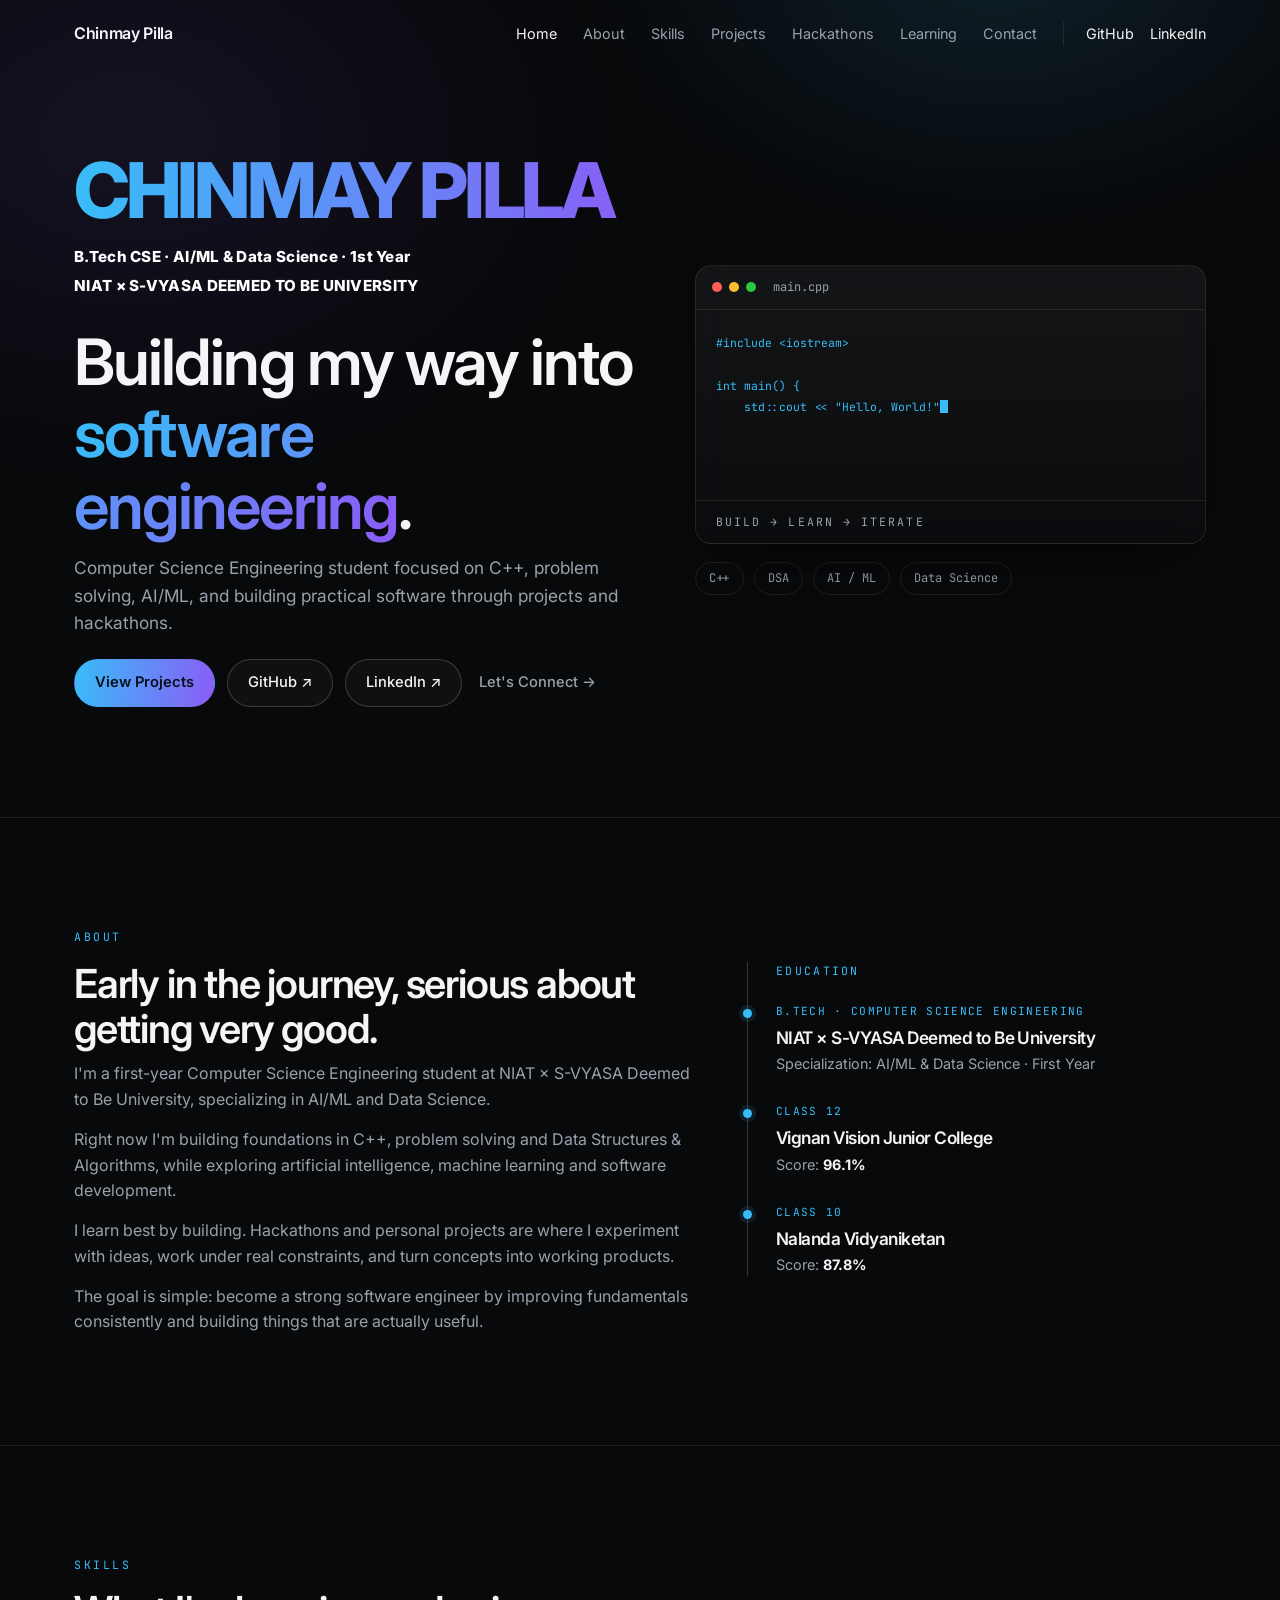
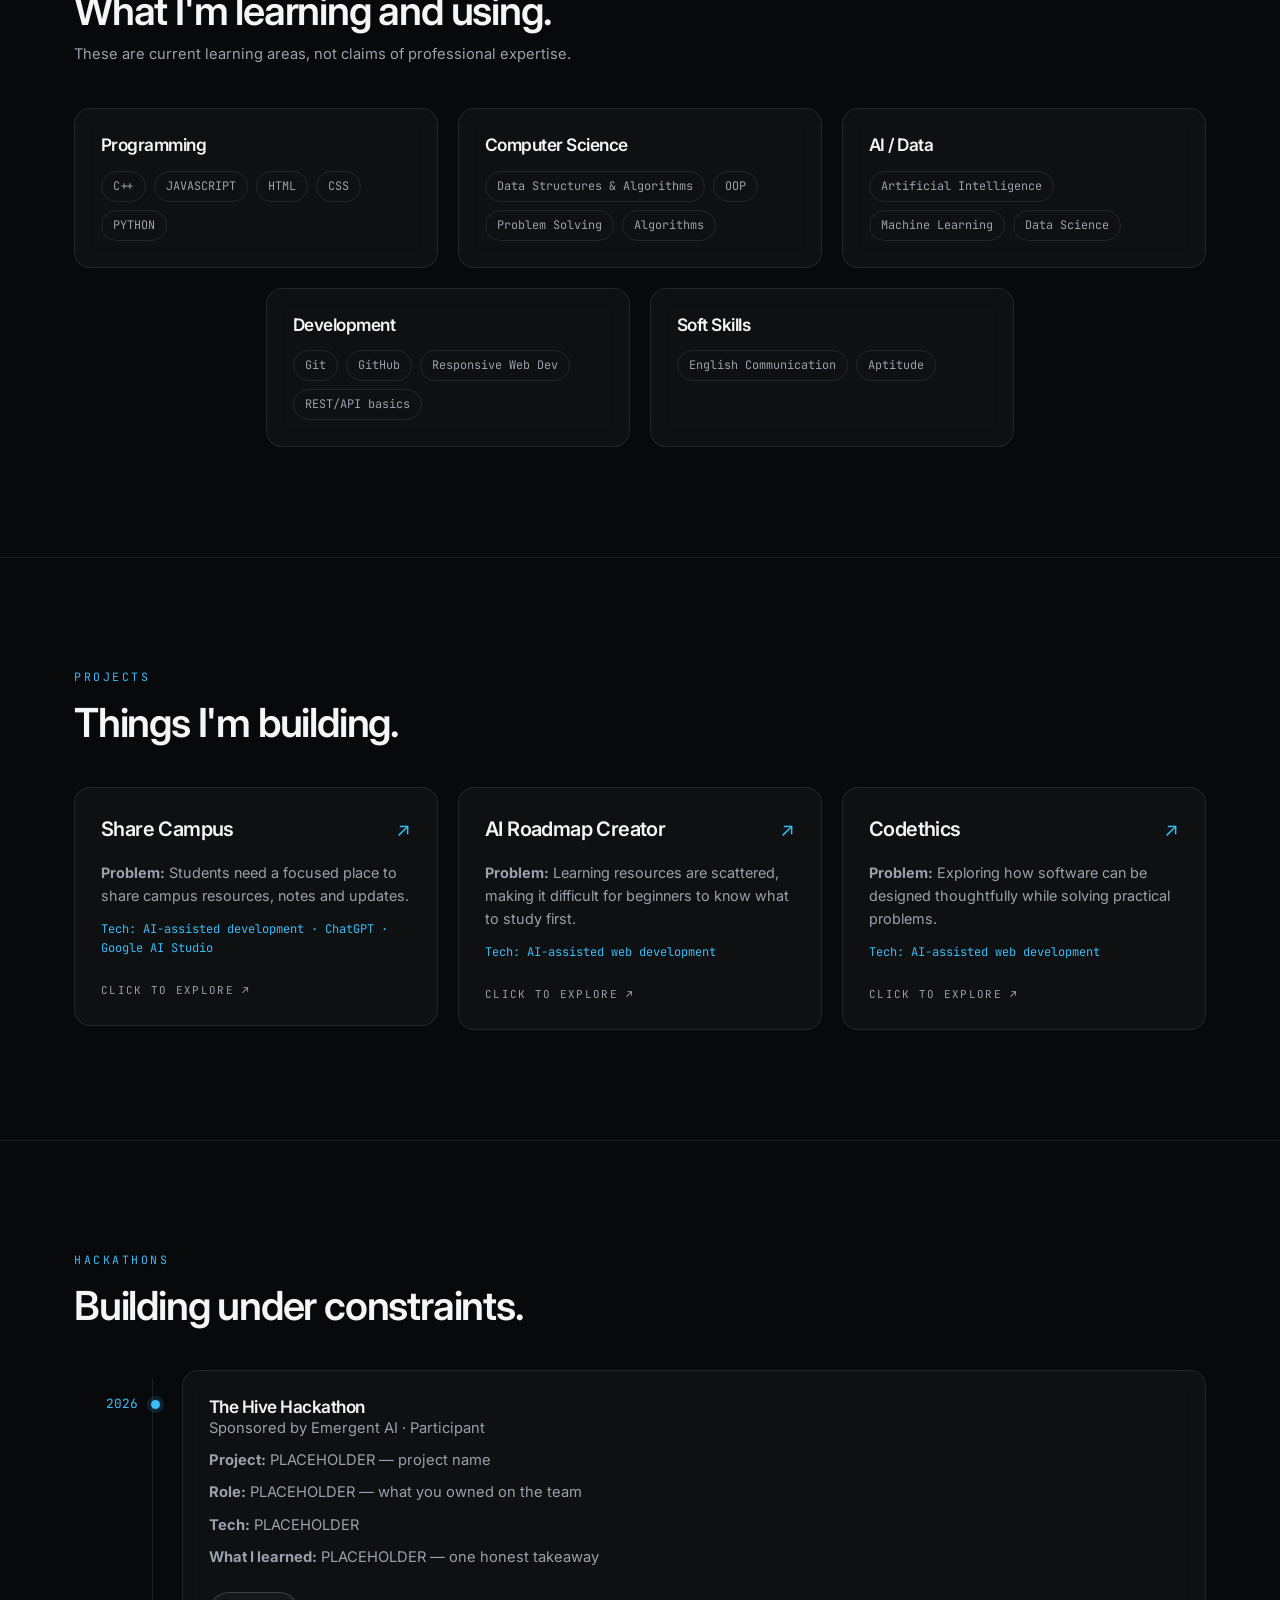
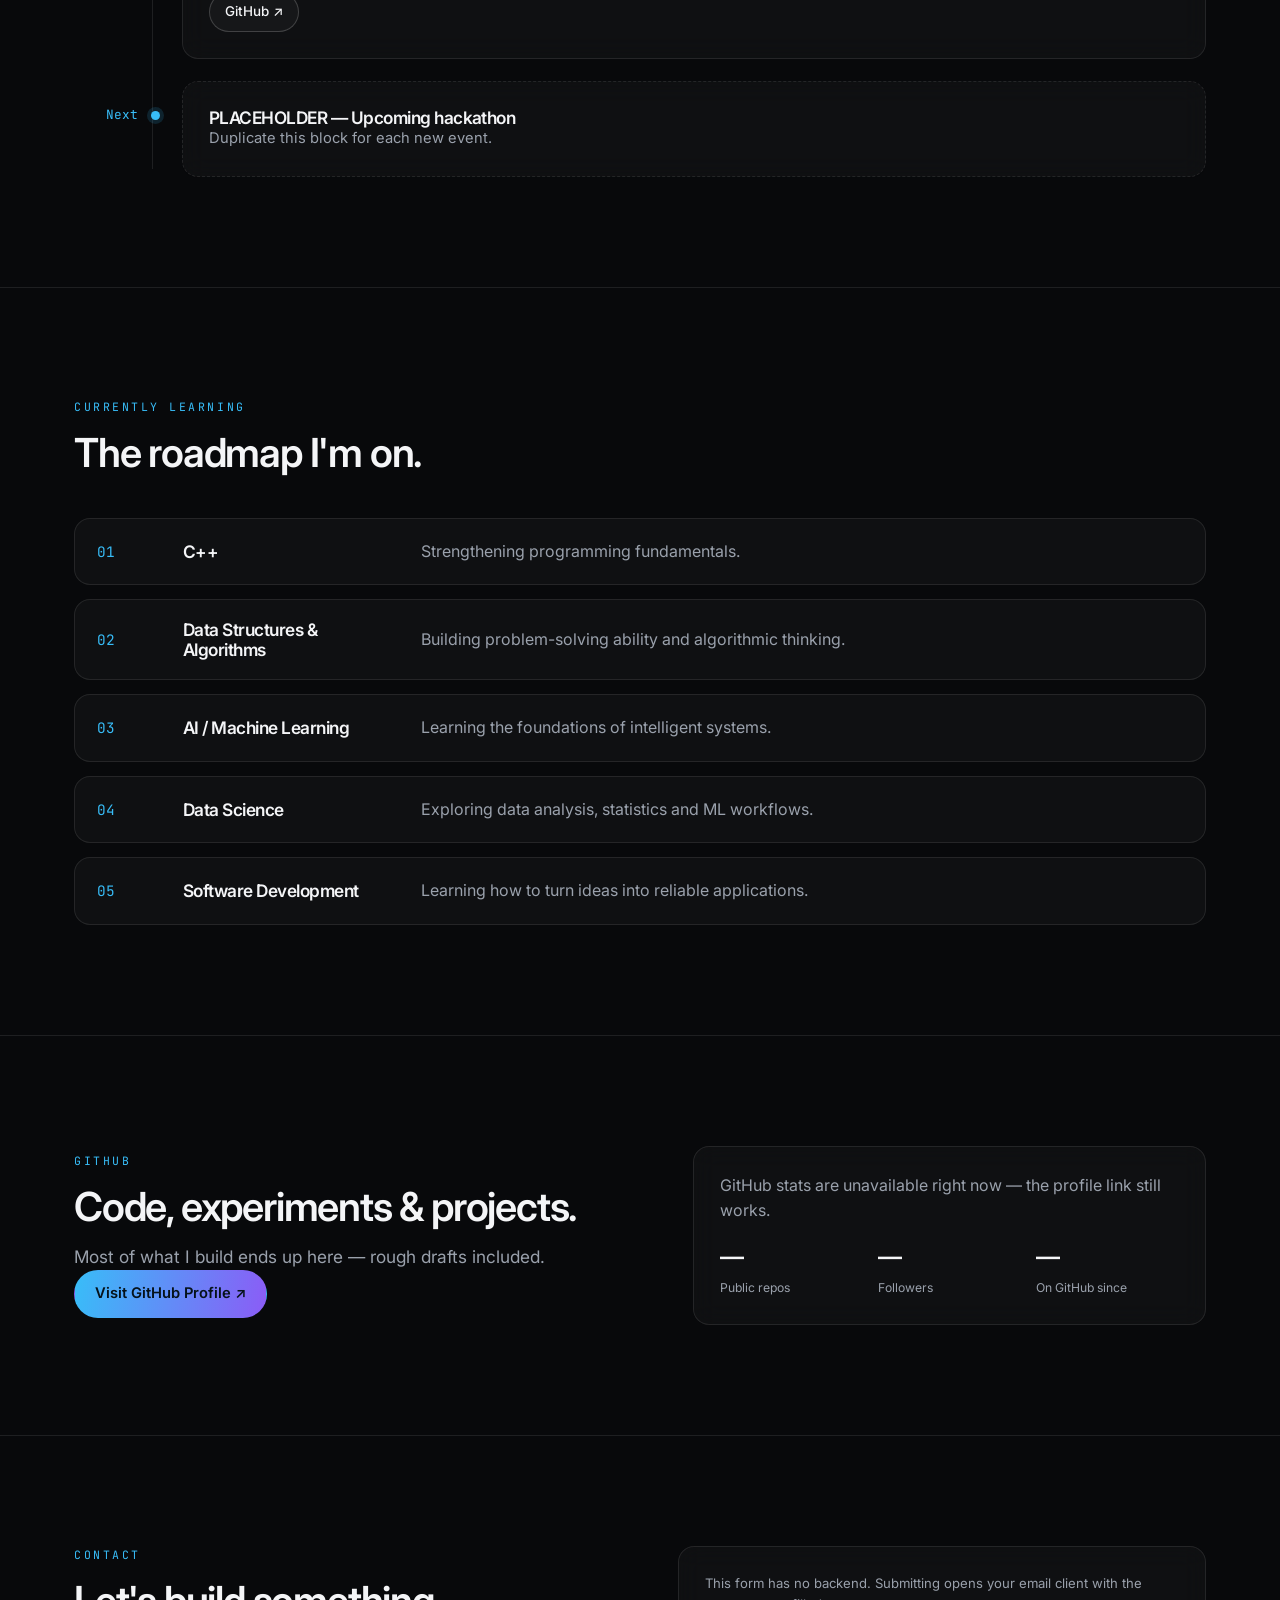
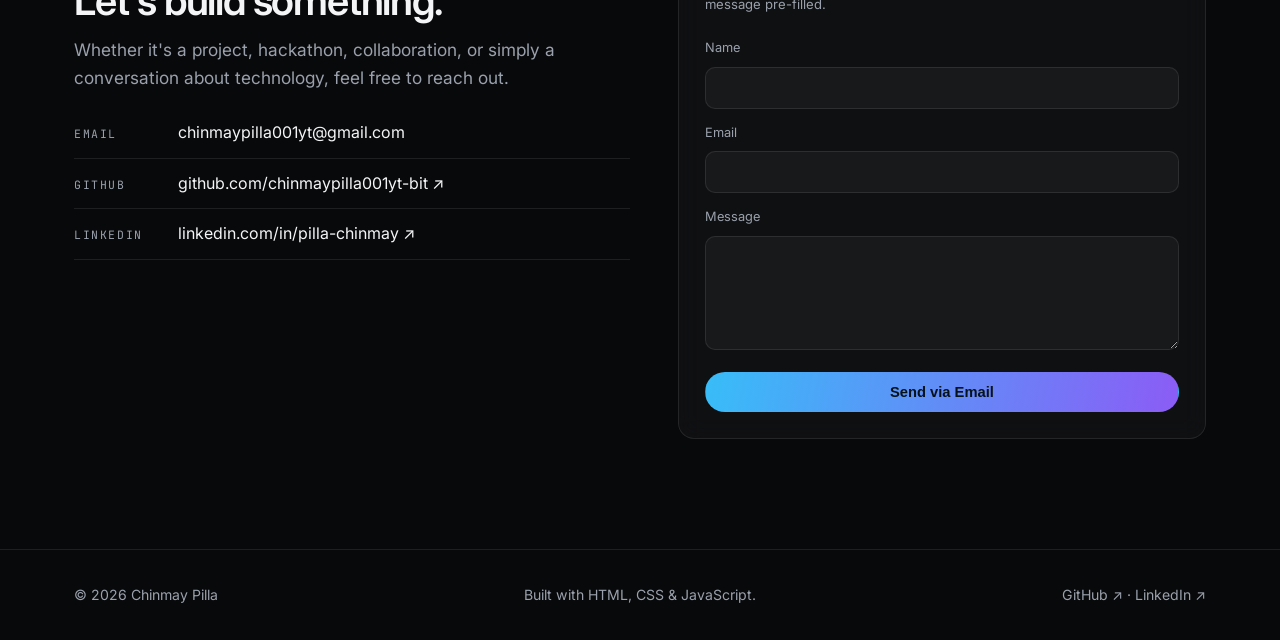
==== commit 4255839e: "Redesign projects as expandable three-project grid" ====
--- a/index.html
+++ b/index.html
@@ -12,86 +12,46 @@
 <link rel="icon" href="data:image/svg+xml,%3Csvg xmlns='http://www.w3.org/2000/svg' viewBox='0 0 32 32'%3E%3Crect width='32' height='32' rx='8' fill='%230a0a0a'/%3E%3Ctext x='16' y='22' font-family='monospace' font-size='16' fill='%2338bdf8' text-anchor='middle'%3ECP%3C/text%3E%3C/svg%3E" />
 <link rel="preconnect" href="https://fonts.googleapis.com" />
 <link rel="preconnect" href="https://fonts.gstatic.com" crossorigin />
-<link href="https://fonts.googleapis.com/css2?family=Inter:wght@400;500;600;700&family=JetBrains+Mono:wght@400;500&display=swap" rel="stylesheet" />
+<link href="https://fonts.googleapis.com/css2?family=Inter:wght@400;500;600;700;800&family=JetBrains+Mono:wght@400;500&display=swap" rel="stylesheet" />
 <link rel="stylesheet" href="css/style.css" />
+<style>
+.projects-grid { display:grid; grid-template-columns:repeat(3,minmax(0,1fr)); gap:20px; margin-top:2.6rem; align-items:start; }
+.project-expand { background:var(--surface); border:1px solid var(--border); border-radius:var(--radius); overflow:hidden; transition:transform .35s var(--ease),border-color .3s,background .3s,box-shadow .3s; }
+.project-expand:hover { border-color:var(--border-strong); background:var(--surface-strong); transform:translateY(-4px); }
+.project-expand[open] { grid-column:1 / -1; background:var(--surface-strong); box-shadow:var(--shadow); transform:none; }
+.project-expand summary { list-style:none; cursor:pointer; padding:26px; min-height:235px; }
+.project-expand summary::-webkit-details-marker { display:none; }
+.project-expand summary::after { content:"Click to explore ↗"; display:block; margin-top:1.5rem; font-family:var(--mono); font-size:.68rem; letter-spacing:.12em; color:var(--text-secondary); text-transform:uppercase; }
+.project-expand summary:hover::after { color:var(--accent); }
+.project-summary__top { display:flex; align-items:center; justify-content:space-between; gap:12px; margin-bottom:1rem; }
+.project-summary__top h3 { font-size:1.25rem; }
+.project-summary__arrow { font-size:1.2rem; color:var(--accent); transition:transform .3s var(--ease); }
+.project-expand[open] .project-summary__arrow { transform:rotate(90deg); }
+.project-expand summary .problem { font-size:.9rem; margin-top:1rem; }
+.project-expand summary .tech { margin-top:.8rem; font-family:var(--mono); font-size:.75rem; color:var(--accent); }
+.project-expand__details { display:grid; grid-template-columns:minmax(150px,.35fr) minmax(0,1fr); column-gap:32px; padding:0 30px 30px; border-top:1px solid var(--border); }
+.project-expand__details > *:not(.project-expand__label) { grid-column:2; }
+.project-expand__label { grid-column:1; grid-row:1 / span 6; padding-top:28px; font-family:var(--mono); font-size:.66rem; letter-spacing:.16em; color:var(--accent); text-transform:uppercase; }
+.project-expand__details h3 { padding-top:26px; font-size:1.6rem; }
+.project-expand__details p { margin-top:12px; }
+.project-expand__details .tech { font-family:var(--mono); font-size:.78rem; color:var(--accent); }
+.project-expand__details .btn-row { margin-top:1.2rem; }
+@media (max-width:1023px) { .projects-grid { grid-template-columns:repeat(2,minmax(0,1fr)); } .project-expand[open] { grid-column:1 / -1; } }
+@media (max-width:640px) { .projects-grid { grid-template-columns:1fr; } .project-expand[open] { grid-column:auto; } .project-expand__details { grid-template-columns:1fr; } .project-expand__details > *:not(.project-expand__label) { grid-column:1; } .project-expand__label { grid-column:1; grid-row:auto; padding-top:22px; } .project-expand__details h3 { padding-top:8px; } }
+</style>
 </head>
 <body>
 <a class="skip-link" href="#main">Skip to content</a>
-<header class="nav" id="nav">
-  <div class="container nav__inner">
-    <a class="nav__brand" href="#home">Chinmay Pilla</a>
-    <nav class="nav__links" id="nav-links" aria-label="Primary">
-      <a href="#home">Home</a><a href="#about">About</a><a href="#skills">Skills</a><a href="#projects">Projects</a><a href="#hackathons">Hackathons</a><a href="#learning">Learning</a><a href="#contact">Contact</a>
-      <div class="nav__social">
-        <a href="https://github.com/chinmaypilla001yt-bit" target="_blank" rel="noopener">GitHub</a>
-        <a href="https://www.linkedin.com/in/pilla-chinmay" target="_blank" rel="noopener">LinkedIn</a>
-      </div>
-    </nav>
-    <button class="nav__toggle" id="nav-toggle" aria-label="Open menu" aria-expanded="false" aria-controls="nav-links"><span></span><span></span><span></span></button>
-  </div>
-</header>
+<header class="nav" id="nav"><div class="container nav__inner"><a class="nav__brand" href="#home">Chinmay Pilla</a><nav class="nav__links" id="nav-links" aria-label="Primary"><a href="#home">Home</a><a href="#about">About</a><a href="#skills">Skills</a><a href="#projects">Projects</a><a href="#hackathons">Hackathons</a><a href="#learning">Learning</a><a href="#contact">Contact</a><div class="nav__social"><a href="https://github.com/chinmaypilla001yt-bit" target="_blank" rel="noopener">GitHub</a><a href="https://www.linkedin.com/in/pilla-chinmay" target="_blank" rel="noopener">LinkedIn</a></div></nav><button class="nav__toggle" id="nav-toggle" aria-label="Open menu" aria-expanded="false" aria-controls="nav-links"><span></span><span></span><span></span></button></div></header>
 <main id="main">
-<section class="hero section" id="home">
-  <div class="container hero__grid">
-    <div class="hero__copy reveal">
-      <h2 class="hero__name">CHINMAY PILLA</h2>
-      <div class="hero__education">
-        <p class="university">B.Tech CSE · AI/ML &amp; Data Science · 1st Year</p>
-        <p class="university">NIAT × S-VYASA DEEMED TO BE UNIVERSITY</p>
-      </div>
-      <h1>Building my way into <span class="grad">software engineering</span>.</h1>
-      <p class="lead">Computer Science Engineering student focused on C++, problem solving, AI/ML, and building practical software through projects and hackathons.</p>
-      <div class="btn-row">
-        <a class="btn btn--primary" href="#projects">View Projects</a>
-        <a class="btn btn--ghost" href="https://github.com/chinmaypilla001yt-bit" target="_blank" rel="noopener">GitHub ↗</a>
-        <a class="btn btn--ghost" href="https://www.linkedin.com/in/pilla-chinmay" target="_blank" rel="noopener">LinkedIn ↗</a>
-        <a class="btn btn--text" href="#contact">Let's Connect →</a>
-      </div>
-    </div>
-    <div class="hero__visual reveal">
-      <div class="terminal" aria-hidden="true">
-        <div class="terminal__bar"><span class="dot dot--r"></span><span class="dot dot--y"></span><span class="dot dot--g"></span><span class="terminal__title">main.cpp</span></div>
-        <pre class="terminal__body"><code id="typed"></code><span class="caret" id="caret"></span></pre>
-        <div class="terminal__foot">BUILD → LEARN → ITERATE</div>
-      </div>
-      <ul class="chipset"><li>C++</li><li>DSA</li><li>AI / ML</li><li>Data Science</li></ul>
-    </div>
-  </div>
-</section>
-<section class="section" id="about">
-  <div class="container">
-    <p class="eyebrow reveal">About</p>
-    <div class="about__grid about__grid--education">
-      <div class="reveal">
-        <h2>Early in the journey, serious about getting very good.</h2>
-        <p>I'm a first-year Computer Science Engineering student at NIAT × S-VYASA Deemed to Be University, specializing in AI/ML and Data Science.</p>
-        <p>Right now I'm building foundations in C++, problem solving and Data Structures &amp; Algorithms, while exploring artificial intelligence, machine learning and software development.</p>
-        <p>I learn best by building. Hackathons and personal projects are where I experiment with ideas, work under real constraints, and turn concepts into working products.</p>
-        <p>The goal is simple: become a strong software engineer by improving fundamentals consistently and building things that are actually useful.</p>
-      </div>
-      <div class="education reveal">
-        <div class="education__header">Education</div>
-        <article class="education__item">
-          <span class="education__level">B.Tech · Computer Science Engineering</span>
-          <h3>NIAT × S-VYASA Deemed to Be University</h3>
-          <p>Specialization: AI/ML &amp; Data Science · First Year</p>
-        </article>
-        <article class="education__item">
-          <span class="education__level">Class 12</span>
-          <h3>Vignan Vision Junior College</h3>
-          <p>Score: <strong>96.1%</strong></p>
-        </article>
-        <article class="education__item">
-          <span class="education__level">Class 10</span>
-          <h3>Nalanda Vidyaniketan</h3>
-          <p>Score: <strong>87.8%</strong></p>
-        </article>
-      </div>
-    </div>
-  </div>
-</section>
+<section class="hero section" id="home"><div class="container hero__grid"><div class="hero__copy reveal"><h2 class="hero__name">CHINMAY PILLA</h2><div class="hero__education"><p class="university">B.Tech CSE · AI/ML &amp; Data Science · 1st Year</p><p class="university">NIAT × S-VYASA DEEMED TO BE UNIVERSITY</p></div><h1>Building my way into <span class="grad">software engineering</span>.</h1><p class="lead">Computer Science Engineering student focused on C++, problem solving, AI/ML, and building practical software through projects and hackathons.</p><div class="btn-row"><a class="btn btn--primary" href="#projects">View Projects</a><a class="btn btn--ghost" href="https://github.com/chinmaypilla001yt-bit" target="_blank" rel="noopener">GitHub ↗</a><a class="btn btn--ghost" href="https://www.linkedin.com/in/pilla-chinmay" target="_blank" rel="noopener">LinkedIn ↗</a><a class="btn btn--text" href="#contact">Let's Connect →</a></div></div><div class="hero__visual reveal"><div class="terminal" aria-hidden="true"><div class="terminal__bar"><span class="dot dot--r"></span><span class="dot dot--y"></span><span class="dot dot--g"></span><span class="terminal__title">main.cpp</span></div><pre class="terminal__body"><code id="typed"></code><span class="caret" id="caret"></span></pre><div class="terminal__foot">BUILD → LEARN → ITERATE</div></div><ul class="chipset"><li>C++</li><li>DSA</li><li>AI / ML</li><li>Data Science</li></ul></div></div></section>
+<section class="section" id="about"><div class="container"><p class="eyebrow reveal">About</p><div class="about__grid about__grid--education"><div class="reveal"><h2>Early in the journey, serious about getting very good.</h2><p>I'm a first-year Computer Science Engineering student at NIAT × S-VYASA Deemed to Be University, specializing in AI/ML and Data Science.</p><p>Right now I'm building foundations in C++, problem solving and Data Structures &amp; Algorithms, while exploring artificial intelligence, machine learning and software development.</p><p>I learn best by building. Hackathons and personal projects are where I experiment with ideas, work under real constraints, and turn concepts into working products.</p><p>The goal is simple: become a strong software engineer by improving fundamentals consistently and building things that are actually useful.</p></div><div class="education reveal"><div class="education__header">Education</div><article class="education__item"><span class="education__level">B.Tech · Computer Science Engineering</span><h3>NIAT × S-VYASA Deemed to Be University</h3><p>Specialization: AI/ML &amp; Data Science · First Year</p></article><article class="education__item"><span class="education__level">Class 12</span><h3>Vignan Vision Junior College</h3><p>Score: <strong>96.1%</strong></p></article><article class="education__item"><span class="education__level">Class 10</span><h3>Nalanda Vidyaniketan</h3><p>Score: <strong>87.8%</strong></p></article></div></div></div></section>
 <section class="section" id="skills"><div class="container"><p class="eyebrow reveal">Skills</p><h2 class="reveal">What I'm learning and using.</h2><p class="section-note reveal">These are current learning areas, not claims of professional expertise.</p><div class="grid grid--5"><article class="card reveal"><h3>Programming</h3><ul class="tags"><li>C++</li><li>JAVASCRIPT</li><li>HTML</li><li>CSS</li><li>PYTHON</li></ul></article><article class="card reveal"><h3>Computer Science</h3><ul class="tags"><li>Data Structures &amp; Algorithms</li><li>OOP</li><li>Problem Solving</li><li>Algorithms</li></ul></article><article class="card reveal"><h3>AI / Data</h3><ul class="tags"><li>Artificial Intelligence</li><li>Machine Learning</li><li>Data Science</li></ul></article><article class="card reveal"><h3>Development</h3><ul class="tags"><li>Git</li><li>GitHub</li><li>Responsive Web Dev</li><li>REST/API basics</li></ul></article><article class="card reveal"><h3>Soft Skills</h3><ul class="tags"><li>English Communication</li><li>Aptitude</li></ul></article></div></div></section>
-<section class="section" id="projects"><div class="container"><p class="eyebrow reveal">Projects</p><h2 class="reveal">Things I'm building.</h2><article class="featured card reveal"><div class="featured__media" role="img" aria-label="Placeholder visual for Share Campus app"><span class="featured__badge">PROJECT 01 · FEATURED</span><span class="featured__glyph">SC</span></div><div class="featured__body"><div class="card__top"><h3>Share Campus</h3><span class="status status--wip">In Progress</span></div><p>A campus-focused app for students to share resources, notes and updates within their college community.</p><p class="problem"><strong>Problem:</strong> PLACEHOLDER — describe the exact campus problem this solves.</p><p class="tech">Tech: Vibe Coded by using:- ChatGPT & Google AI Studio. </p><div class="btn-row"><a class="btn btn--ghost btn--sm" href="https://github.com/chinmaypilla001yt-bit" target="_blank" rel="noopener">GitHub ↗</a><a class="btn btn--text btn--sm" href="#contact">Live Demo — not available yet</a></div></div></article><div class="grid grid--3"><article class="card project reveal"><div class="project__thumb" role="img" aria-label="Placeholder visual for AI Roadmap Creator"><span>AR</span></div><span class="project__num">PROJECT 02</span><div class="card__top"><h3>AI Roadmap Creator</h3><span class="status status--wip">In Progress</span></div><p>Generates a structured learning roadmap for a topic and suggests relevant YouTube videos for each step.</p><p class="problem"><strong>Problem:</strong> Learning resources are scattered; beginners don't know what order to study in.</p><p class="tech">Tech: PLACEHOLDER • PLACEHOLDER</p><div class="btn-row"><a class="btn btn--ghost btn--sm" href="https://github.com/chinmaypilla001yt-bit" target="_blank" rel="noopener">GitHub ↗</a></div></article><article class="card project reveal"><div class="project__thumb" role="img" aria-label="Placeholder visual for Codethics"><span>CE</span></div><span class="project__num">PROJECT 03</span><div class="card__top"><h3>Codethics</h3><span class="status status--wip">In Progress</span></div><p>PLACEHOLDER — one or two lines on what Codethics does and why you built it.</p><p class="problem"><strong>Problem:</strong> PLACEHOLDER</p><p class="tech">Tech: PLACEHOLDER • PLACEHOLDER</p><div class="btn-row"><a class="btn btn--ghost btn--sm" href="https://github.com/chinmaypilla001yt-bit" target="_blank" rel="noopener">GitHub ↗</a></div></article><article class="card project reveal">GitHub ↗</a></div></article></div></div></section>
+<section class="section" id="projects"><div class="container"><p class="eyebrow reveal">Projects</p><h2 class="reveal">Things I'm building.</h2><div class="projects-grid">
+<details class="project-expand reveal"><summary><div class="project-summary__top"><h3>Share Campus</h3><span class="project-summary__arrow">↗</span></div><p class="problem"><strong>Problem:</strong> Students need a focused place to share campus resources, notes and updates.</p><p class="tech">Tech: AI-assisted development · ChatGPT · Google AI Studio</p></summary><div class="project-expand__details"><span class="project-expand__label">PROJECT 01 · FEATURED</span><h3>Share Campus</h3><p>A campus-focused app for students to share resources, notes and updates within their college community.</p><p><strong>Problem:</strong> Students need a focused place to share useful campus resources, notes and updates with their college community.</p><p class="tech">Tech: AI-assisted development · ChatGPT · Google AI Studio</p><div class="btn-row"><a class="btn btn--ghost btn--sm" href="https://github.com/chinmaypilla001yt-bit" target="_blank" rel="noopener">GitHub ↗</a><a class="btn btn--text btn--sm" href="#contact">Live Demo — not available yet</a></div></div></details>
+<details class="project-expand reveal"><summary><div class="project-summary__top"><h3>AI Roadmap Creator</h3><span class="project-summary__arrow">↗</span></div><p class="problem"><strong>Problem:</strong> Learning resources are scattered, making it difficult for beginners to know what to study first.</p><p class="tech">Tech: AI-assisted web development</p></summary><div class="project-expand__details"><span class="project-expand__label">PROJECT 02</span><h3>AI Roadmap Creator</h3><p>Generates a structured learning roadmap for a topic and suggests relevant YouTube videos for each step.</p><p><strong>Problem:</strong> Learning resources are scattered; beginners often don't know what order to study in.</p><p class="tech">Tech: AI-assisted web development</p><div class="btn-row"><a class="btn btn--ghost btn--sm" href="https://github.com/chinmaypilla001yt-bit" target="_blank" rel="noopener">GitHub ↗</a></div></div></details>
+<details class="project-expand reveal"><summary><div class="project-summary__top"><h3>Codethics</h3><span class="project-summary__arrow">↗</span></div><p class="problem"><strong>Problem:</strong> Exploring how software can be designed thoughtfully while solving practical problems.</p><p class="tech">Tech: AI-assisted web development</p></summary><div class="project-expand__details"><span class="project-expand__label">PROJECT 03</span><h3>Codethics</h3><p>A project I'm developing to explore software ideas, product thinking and responsible technology.</p><p><strong>Problem:</strong> Exploring how software can be designed thoughtfully while solving practical problems.</p><p class="tech">Tech: AI-assisted web development</p><div class="btn-row"><a class="btn btn--ghost btn--sm" href="https://github.com/chinmaypilla001yt-bit" target="_blank" rel="noopener">GitHub ↗</a></div></div></details>
+</div></div></section>
 <section class="section" id="hackathons"><div class="container"><p class="eyebrow reveal">Hackathons</p><h2 class="reveal">Building under constraints.</h2><ol class="timeline"><li class="timeline__item reveal"><span class="timeline__year">2026</span><div class="card"><h3>The Hive Hackathon</h3><p class="muted">Sponsored by Emergent AI · Participant</p><p><strong>Project:</strong> PLACEHOLDER — project name</p><p><strong>Role:</strong> PLACEHOLDER — what you owned on the team</p><p><strong>Tech:</strong> PLACEHOLDER</p><p><strong>What I learned:</strong> PLACEHOLDER — one honest takeaway</p><div class="btn-row"><a class="btn btn--ghost btn--sm" href="https://github.com/chinmaypilla001yt-bit" target="_blank" rel="noopener">GitHub ↗</a></div></div></li><li class="timeline__item reveal"><span class="timeline__year">Next</span><div class="card card--dashed"><h3>PLACEHOLDER — Upcoming hackathon</h3><p class="muted">Duplicate this block for each new event.</p></div></li></ol></div></section>
 <section class="section" id="learning"><div class="container"><p class="eyebrow reveal">Currently Learning</p><h2 class="reveal">The roadmap I'm on.</h2><div class="roadmap"><div class="road reveal"><span class="road__n">01</span><h3>C++</h3><p>Strengthening programming fundamentals.</p></div><div class="road reveal"><span class="road__n">02</span><h3>Data Structures &amp; Algorithms</h3><p>Building problem-solving ability and algorithmic thinking.</p></div><div class="road reveal"><span class="road__n">03</span><h3>AI / Machine Learning</h3><p>Learning the foundations of intelligent systems.</p></div><div class="road reveal"><span class="road__n">04</span><h3>Data Science</h3><p>Exploring data analysis, statistics and ML workflows.</p></div><div class="road reveal"><span class="road__n">05</span><h3>Software Development</h3><p>Learning how to turn ideas into reliable applications.</p></div></div></div></section>
 <section class="section" id="github"><div class="container gh"><div class="reveal"><p class="eyebrow">GitHub</p><h2>Code, experiments &amp; projects.</h2><p class="lead">Most of what I build ends up here — rough drafts included.</p><a class="btn btn--primary" id="gh-link" data-username="chinmaypilla001yt-bit" href="https://github.com/chinmaypilla001yt-bit" target="_blank" rel="noopener">Visit GitHub Profile ↗</a></div><div class="card gh__panel reveal" id="gh-panel" aria-live="polite"><p class="muted" id="gh-status">Loading public GitHub profile stats…</p><div class="gh__stats" id="gh-stats" hidden><div><span id="gh-repos">—</span><small>Public repos</small></div><div><span id="gh-followers">—</span><small>Followers</small></div><div><span id="gh-since">—</span><small>On GitHub since</small></div></div></div></div></section>
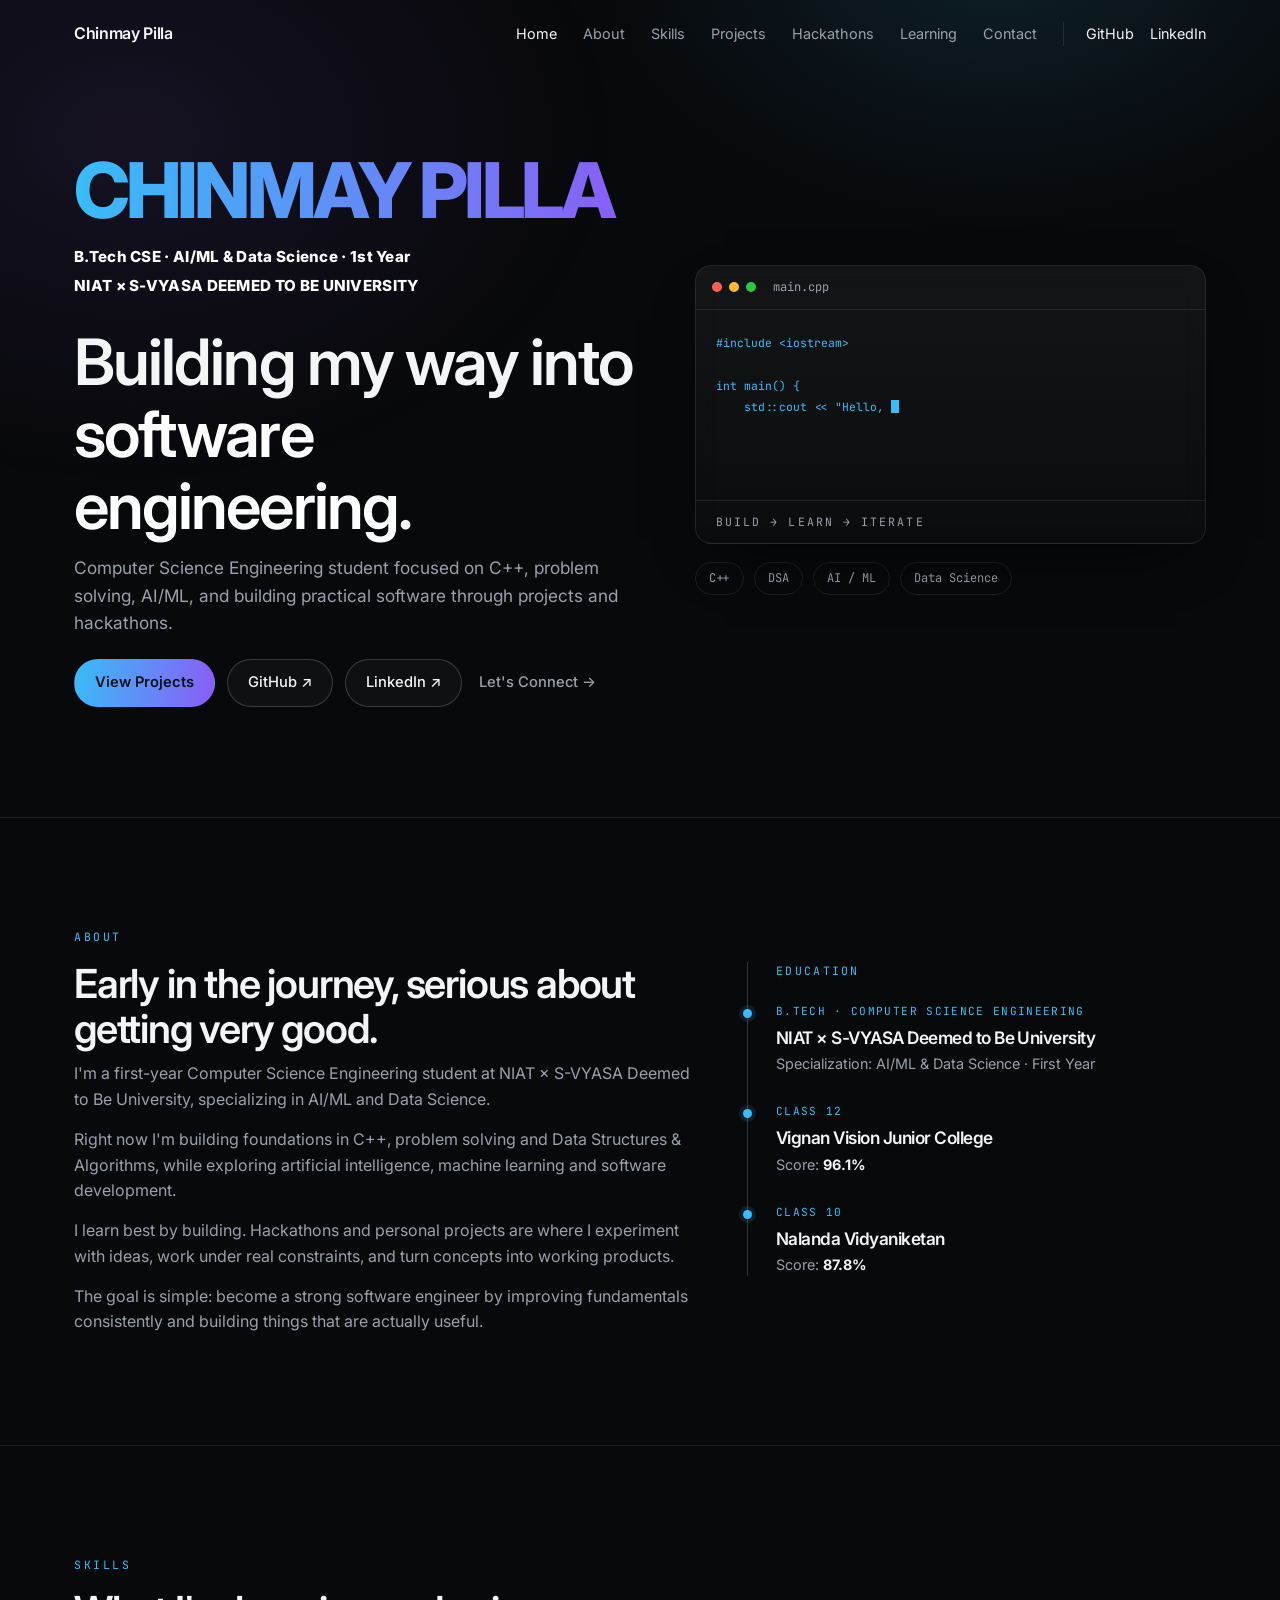
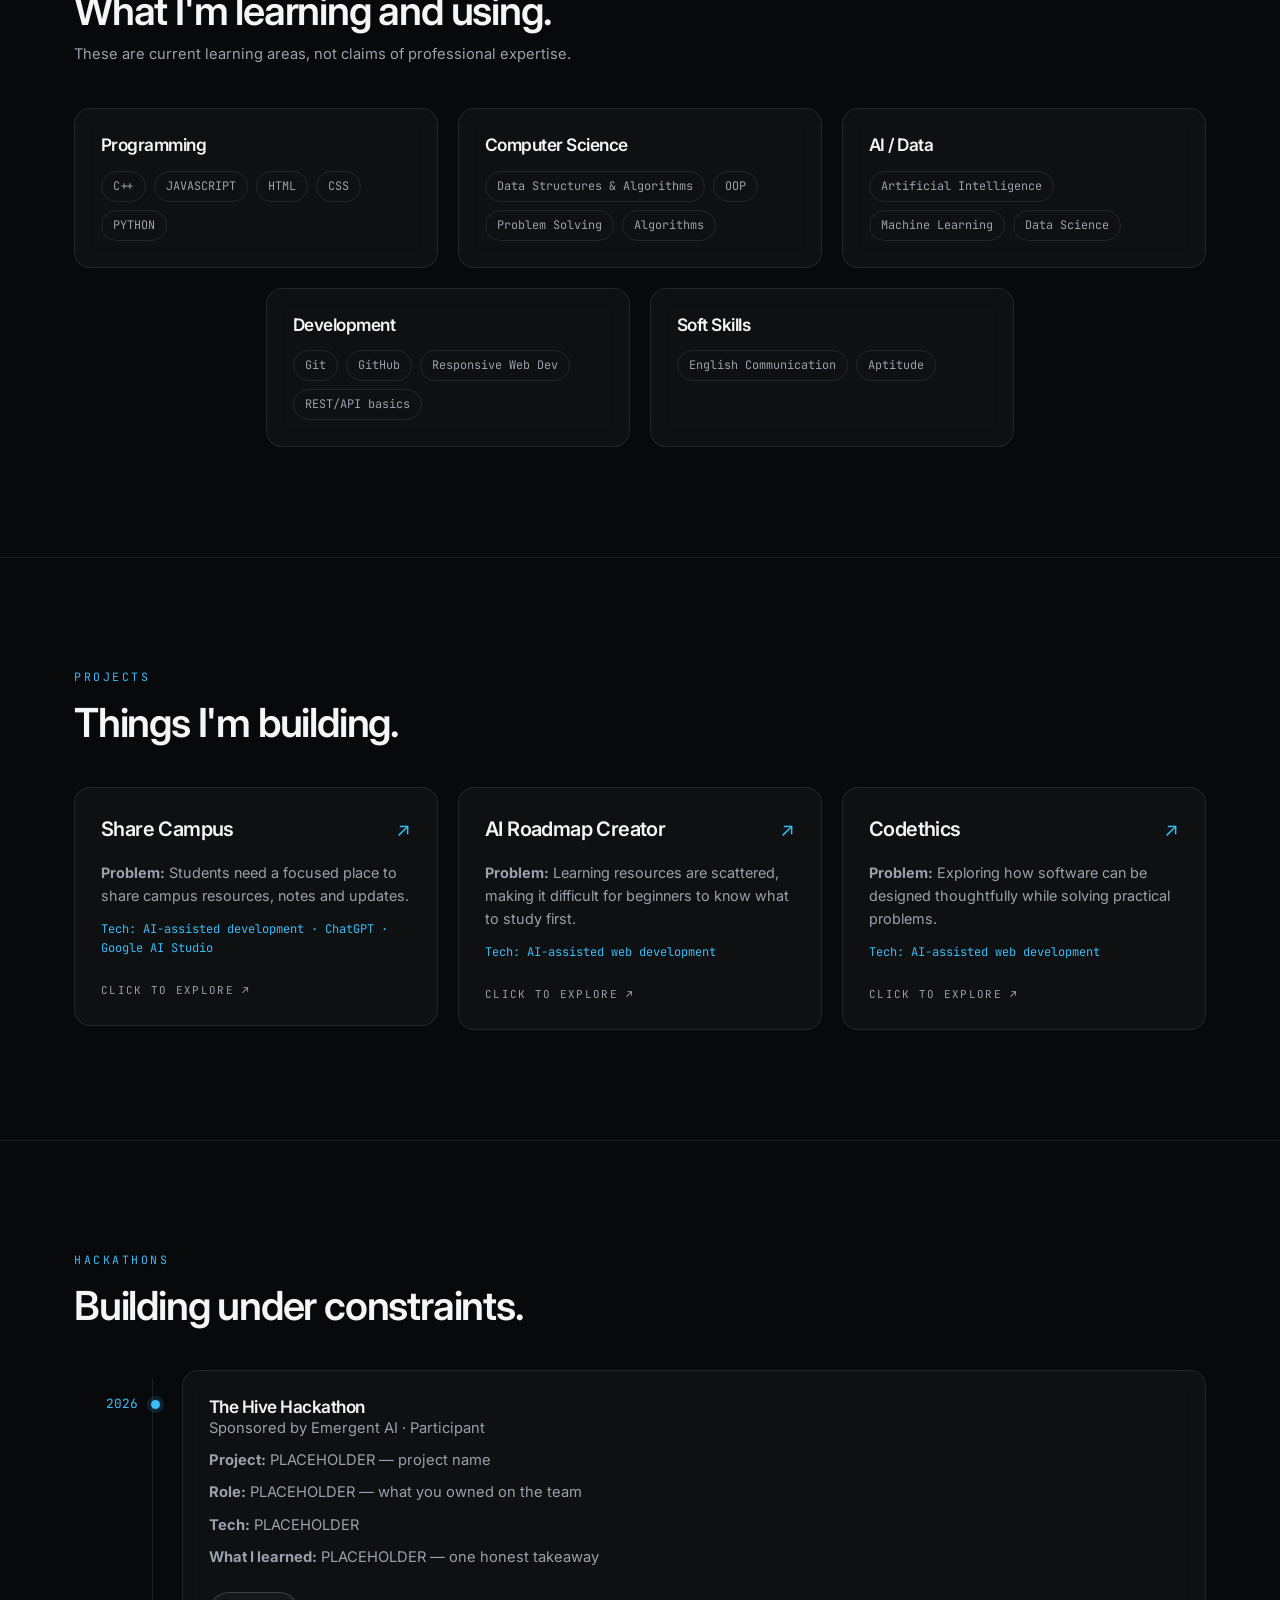
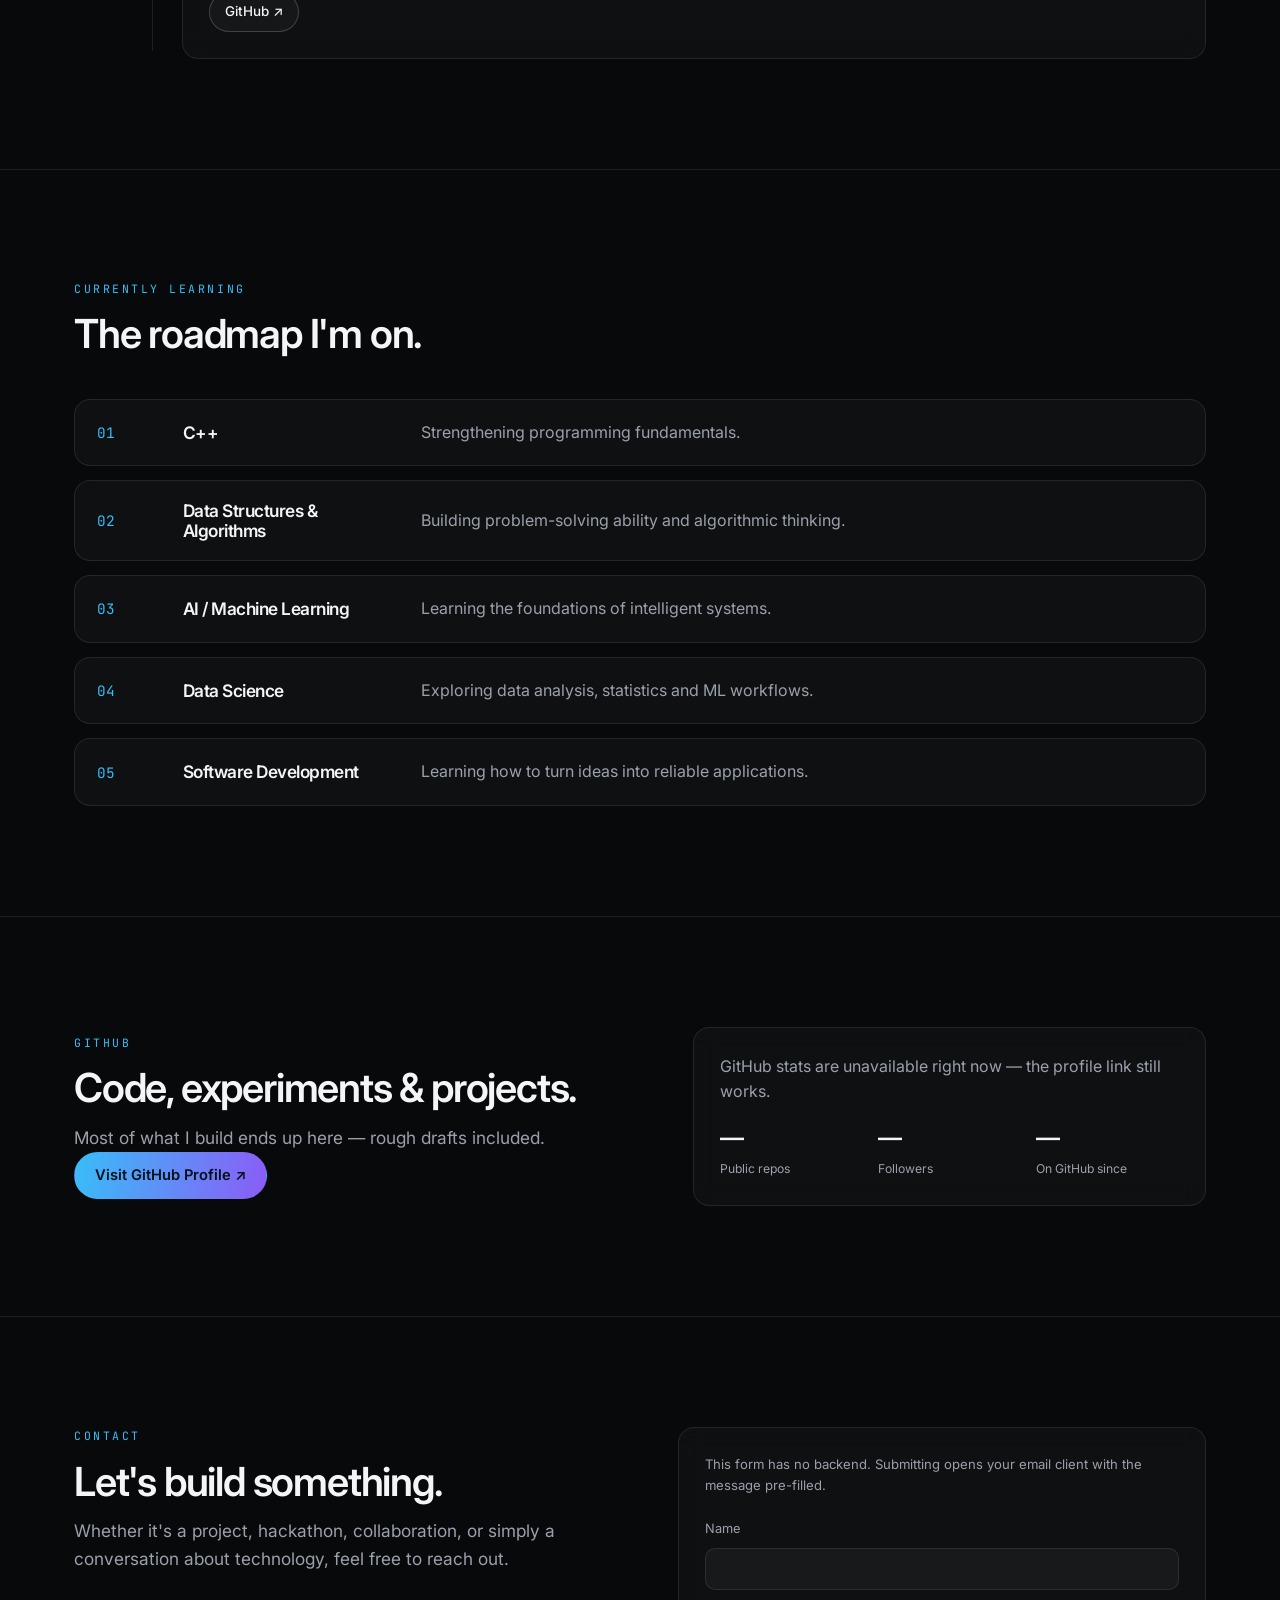
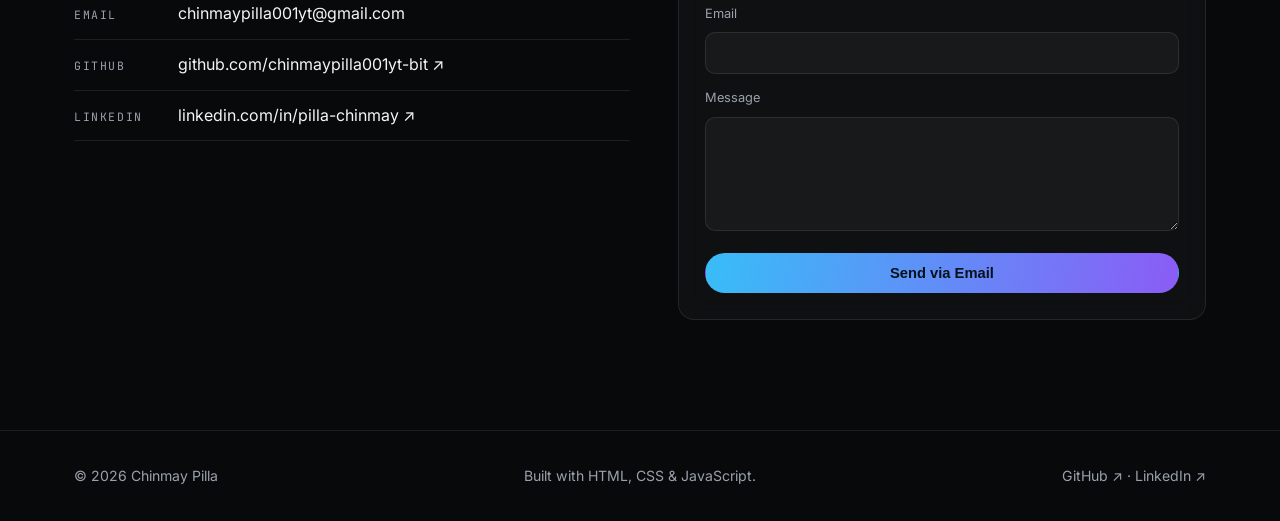
==== commit 265afdf3: "Remove upcoming hackathon placeholder" ====
--- a/index.html
+++ b/index.html
@@ -52,7 +52,7 @@
 <details class="project-expand reveal"><summary><div class="project-summary__top"><h3>AI Roadmap Creator</h3><span class="project-summary__arrow">↗</span></div><p class="problem"><strong>Problem:</strong> Learning resources are scattered, making it difficult for beginners to know what to study first.</p><p class="tech">Tech: AI-assisted web development</p></summary><div class="project-expand__details"><span class="project-expand__label">PROJECT 02</span><h3>AI Roadmap Creator</h3><p>Generates a structured learning roadmap for a topic and suggests relevant YouTube videos for each step.</p><p><strong>Problem:</strong> Learning resources are scattered; beginners often don't know what order to study in.</p><p class="tech">Tech: AI-assisted web development</p><div class="btn-row"><a class="btn btn--ghost btn--sm" href="https://github.com/chinmaypilla001yt-bit" target="_blank" rel="noopener">GitHub ↗</a></div></div></details>
 <details class="project-expand reveal"><summary><div class="project-summary__top"><h3>Codethics</h3><span class="project-summary__arrow">↗</span></div><p class="problem"><strong>Problem:</strong> Exploring how software can be designed thoughtfully while solving practical problems.</p><p class="tech">Tech: AI-assisted web development</p></summary><div class="project-expand__details"><span class="project-expand__label">PROJECT 03</span><h3>Codethics</h3><p>A project I'm developing to explore software ideas, product thinking and responsible technology.</p><p><strong>Problem:</strong> Exploring how software can be designed thoughtfully while solving practical problems.</p><p class="tech">Tech: AI-assisted web development</p><div class="btn-row"><a class="btn btn--ghost btn--sm" href="https://github.com/chinmaypilla001yt-bit" target="_blank" rel="noopener">GitHub ↗</a></div></div></details>
 </div></div></section>
-<section class="section" id="hackathons"><div class="container"><p class="eyebrow reveal">Hackathons</p><h2 class="reveal">Building under constraints.</h2><ol class="timeline"><li class="timeline__item reveal"><span class="timeline__year">2026</span><div class="card"><h3>The Hive Hackathon</h3><p class="muted">Sponsored by Emergent AI · Participant</p><p><strong>Project:</strong> PLACEHOLDER — project name</p><p><strong>Role:</strong> PLACEHOLDER — what you owned on the team</p><p><strong>Tech:</strong> PLACEHOLDER</p><p><strong>What I learned:</strong> PLACEHOLDER — one honest takeaway</p><div class="btn-row"><a class="btn btn--ghost btn--sm" href="https://github.com/chinmaypilla001yt-bit" target="_blank" rel="noopener">GitHub ↗</a></div></div></li><li class="timeline__item reveal"><span class="timeline__year">Next</span><div class="card card--dashed"><h3>PLACEHOLDER — Upcoming hackathon</h3><p class="muted">Duplicate this block for each new event.</p></div></li></ol></div></section>
+<section class="section" id="hackathons"><div class="container"><p class="eyebrow reveal">Hackathons</p><h2 class="reveal">Building under constraints.</h2><ol class="timeline"><li class="timeline__item reveal"><span class="timeline__year">2026</span><div class="card"><h3>The Hive Hackathon</h3><p class="muted">Sponsored by Emergent AI · Participant</p><p><strong>Project:</strong> PLACEHOLDER — project name</p><p><strong>Role:</strong> PLACEHOLDER — what you owned on the team</p><p><strong>Tech:</strong> PLACEHOLDER</p><p><strong>What I learned:</strong> PLACEHOLDER — one honest takeaway</p><div class="btn-row"><a class="btn btn--ghost btn--sm" href="https://github.com/chinmaypilla001yt-bit" target="_blank" rel="noopener">GitHub ↗</a></div></div></li></ol></div></section>
 <section class="section" id="learning"><div class="container"><p class="eyebrow reveal">Currently Learning</p><h2 class="reveal">The roadmap I'm on.</h2><div class="roadmap"><div class="road reveal"><span class="road__n">01</span><h3>C++</h3><p>Strengthening programming fundamentals.</p></div><div class="road reveal"><span class="road__n">02</span><h3>Data Structures &amp; Algorithms</h3><p>Building problem-solving ability and algorithmic thinking.</p></div><div class="road reveal"><span class="road__n">03</span><h3>AI / Machine Learning</h3><p>Learning the foundations of intelligent systems.</p></div><div class="road reveal"><span class="road__n">04</span><h3>Data Science</h3><p>Exploring data analysis, statistics and ML workflows.</p></div><div class="road reveal"><span class="road__n">05</span><h3>Software Development</h3><p>Learning how to turn ideas into reliable applications.</p></div></div></div></section>
 <section class="section" id="github"><div class="container gh"><div class="reveal"><p class="eyebrow">GitHub</p><h2>Code, experiments &amp; projects.</h2><p class="lead">Most of what I build ends up here — rough drafts included.</p><a class="btn btn--primary" id="gh-link" data-username="chinmaypilla001yt-bit" href="https://github.com/chinmaypilla001yt-bit" target="_blank" rel="noopener">Visit GitHub Profile ↗</a></div><div class="card gh__panel reveal" id="gh-panel" aria-live="polite"><p class="muted" id="gh-status">Loading public GitHub profile stats…</p><div class="gh__stats" id="gh-stats" hidden><div><span id="gh-repos">—</span><small>Public repos</small></div><div><span id="gh-followers">—</span><small>Followers</small></div><div><span id="gh-since">—</span><small>On GitHub since</small></div></div></div></div></section>
 <section class="section" id="contact"><div class="container contact"><div class="reveal"><p class="eyebrow">Contact</p><h2>Let's build something.</h2><p class="lead">Whether it's a project, hackathon, collaboration, or simply a conversation about technology, feel free to reach out.</p><ul class="contact__list"><li><span>Email</span><a href="mailto:chinmaypilla001yt@gmail.com">chinmaypilla001yt@gmail.com</a></li><li><span>GitHub</span><a href="https://github.com/chinmaypilla001yt-bit" target="_blank" rel="noopener">github.com/chinmaypilla001yt-bit ↗</a></li><li><span>LinkedIn</span><a href="https://www.linkedin.com/in/pilla-chinmay" target="_blank" rel="noopener">linkedin.com/in/pilla-chinmay ↗</a></li></ul></div><form class="card form reveal" id="contact-form" novalidate><p class="muted form__note">This form has no backend. Submitting opens your email client with the message pre-filled.</p><label for="f-name">Name</label><input id="f-name" name="name" type="text" required autocomplete="name" /><label for="f-email">Email</label><input id="f-email" name="email" type="email" required autocomplete="email" /><label for="f-msg">Message</label><textarea id="f-msg" name="message" rows="5" required></textarea><button class="btn btn--primary" type="submit">Send via Email</button><p class="form__error" id="form-error" role="alert" hidden></p></form></div></section>
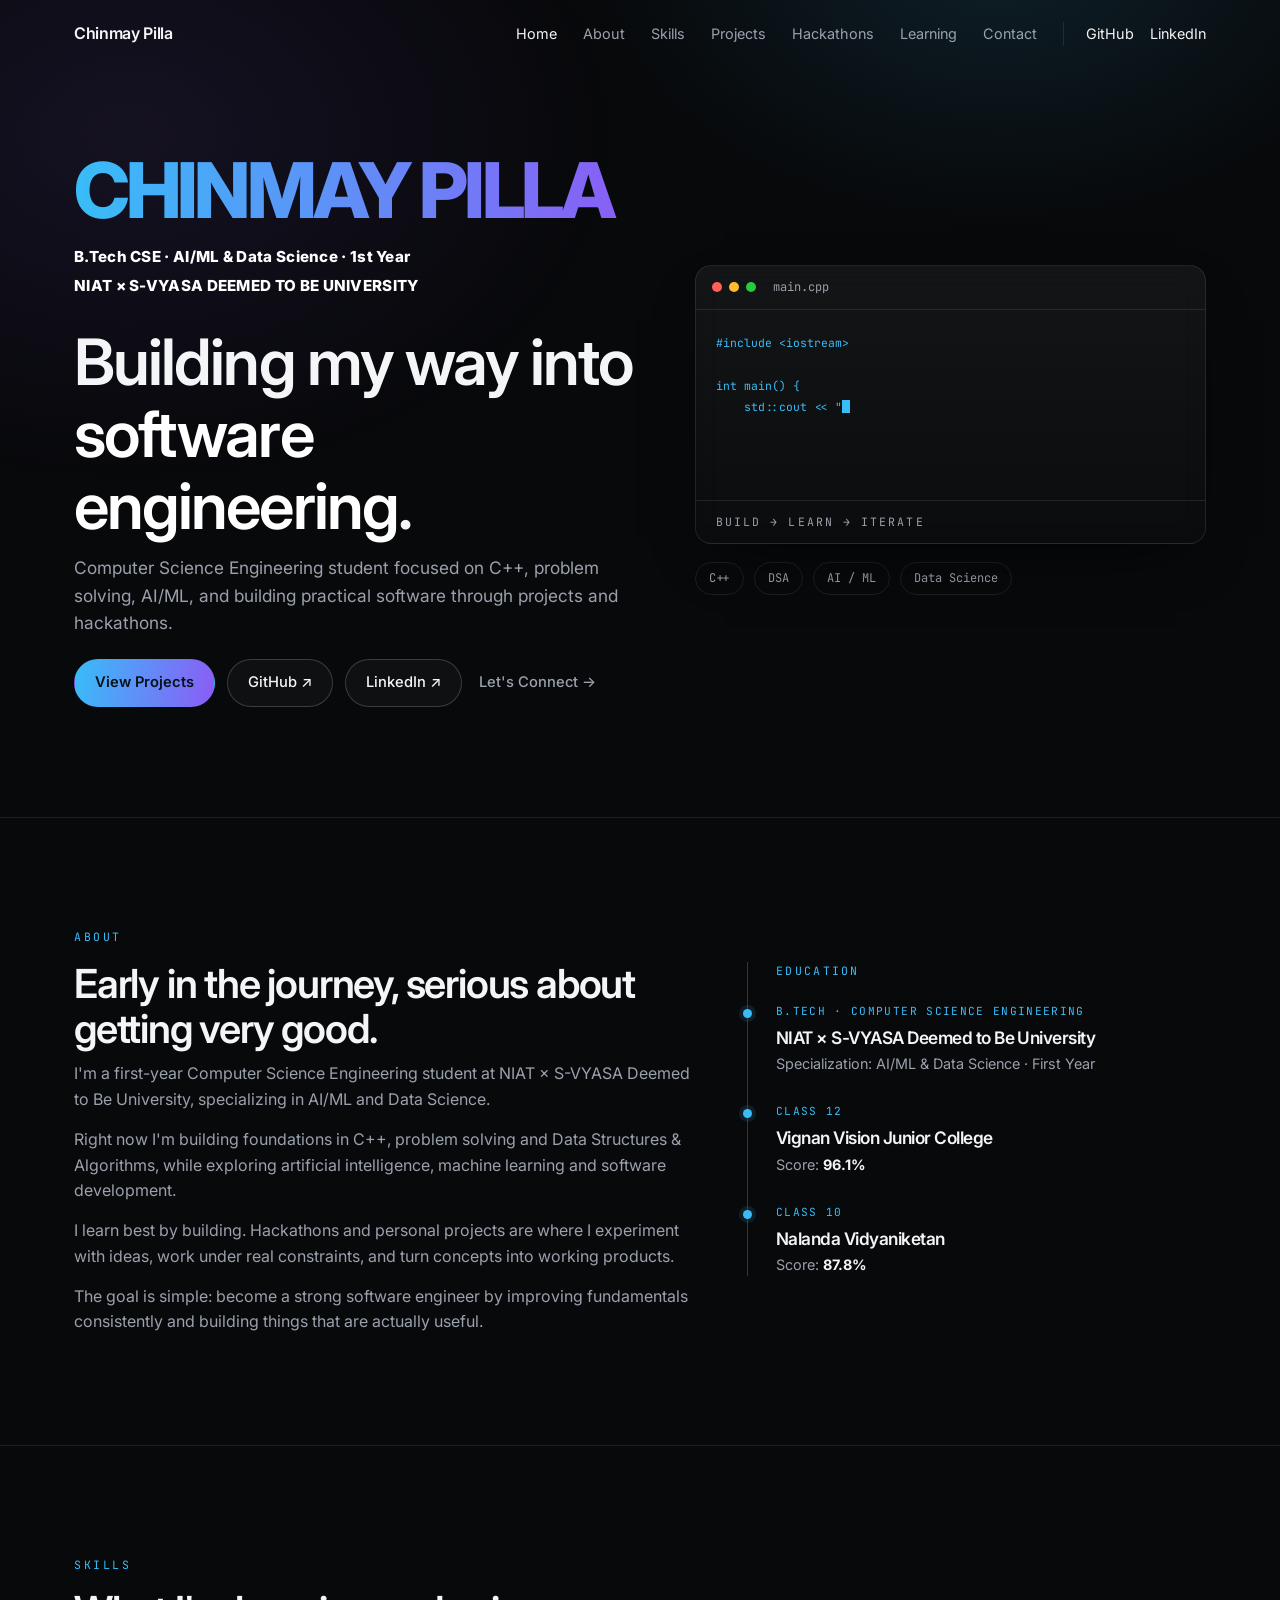
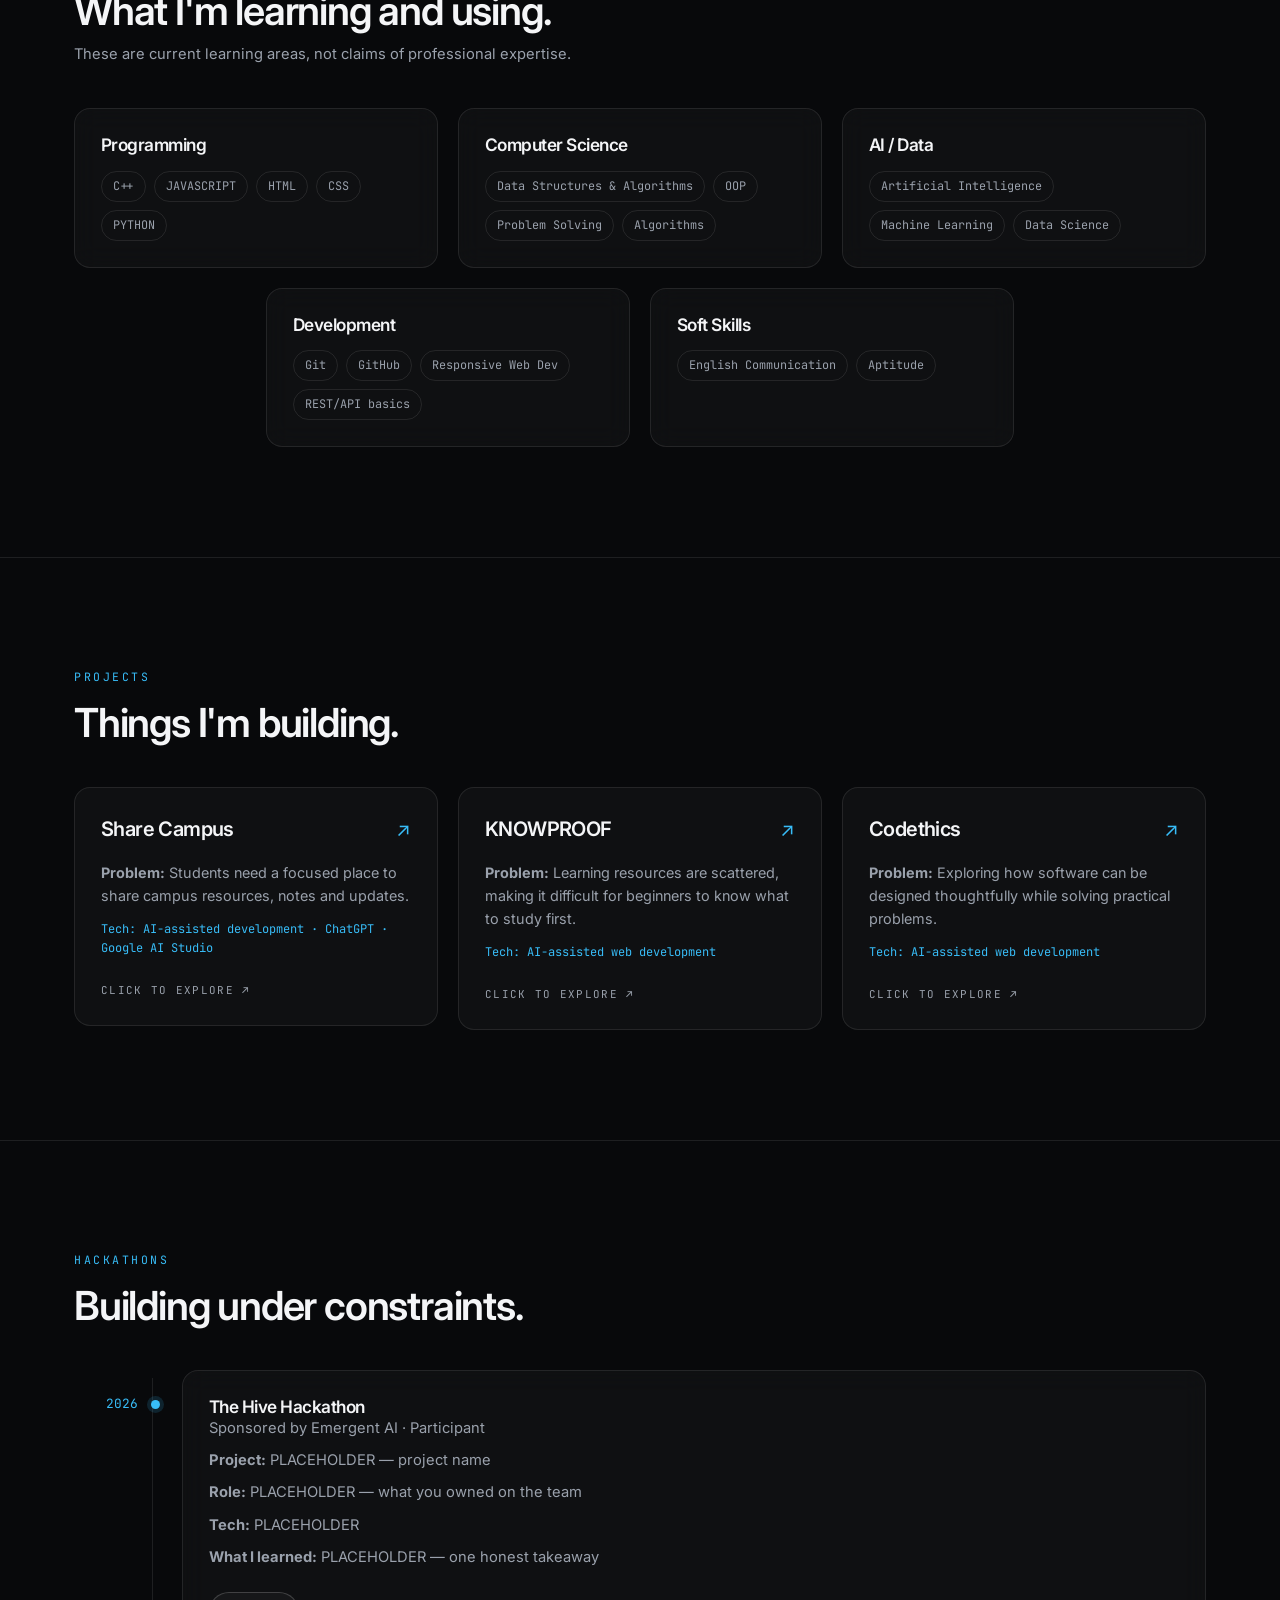
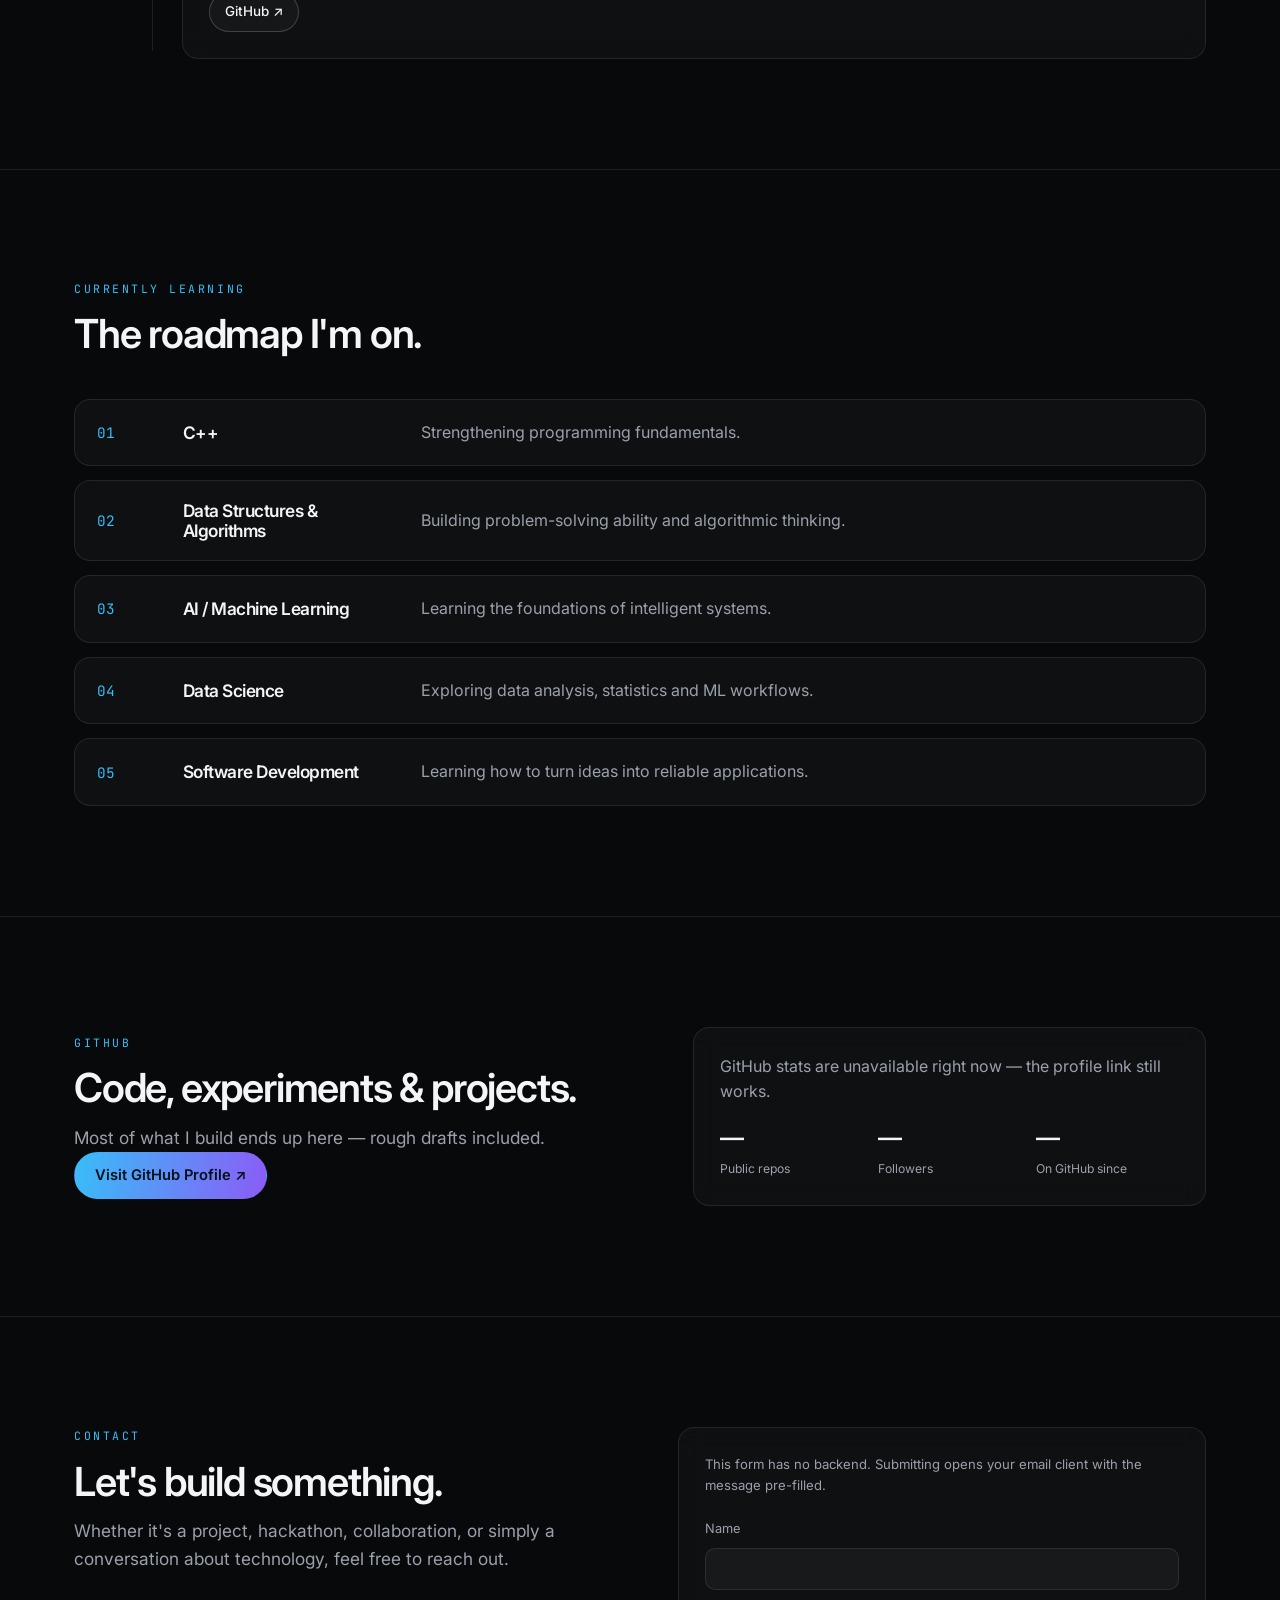
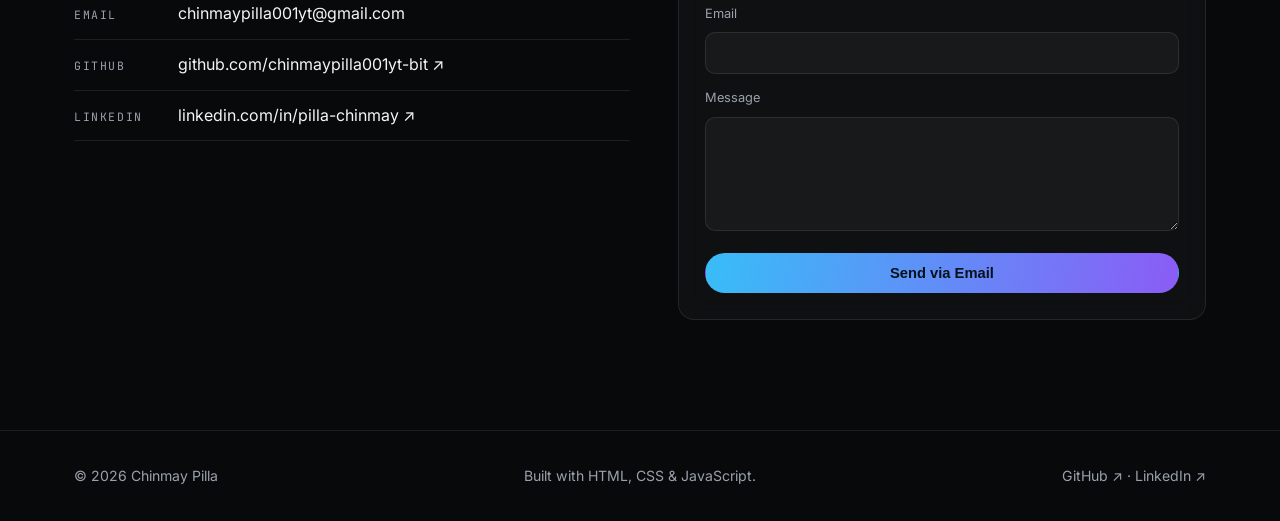
==== commit 266d2289: "Update index.html" ====
--- a/index.html
+++ b/index.html
@@ -49,7 +49,7 @@
 <section class="section" id="skills"><div class="container"><p class="eyebrow reveal">Skills</p><h2 class="reveal">What I'm learning and using.</h2><p class="section-note reveal">These are current learning areas, not claims of professional expertise.</p><div class="grid grid--5"><article class="card reveal"><h3>Programming</h3><ul class="tags"><li>C++</li><li>JAVASCRIPT</li><li>HTML</li><li>CSS</li><li>PYTHON</li></ul></article><article class="card reveal"><h3>Computer Science</h3><ul class="tags"><li>Data Structures &amp; Algorithms</li><li>OOP</li><li>Problem Solving</li><li>Algorithms</li></ul></article><article class="card reveal"><h3>AI / Data</h3><ul class="tags"><li>Artificial Intelligence</li><li>Machine Learning</li><li>Data Science</li></ul></article><article class="card reveal"><h3>Development</h3><ul class="tags"><li>Git</li><li>GitHub</li><li>Responsive Web Dev</li><li>REST/API basics</li></ul></article><article class="card reveal"><h3>Soft Skills</h3><ul class="tags"><li>English Communication</li><li>Aptitude</li></ul></article></div></div></section>
 <section class="section" id="projects"><div class="container"><p class="eyebrow reveal">Projects</p><h2 class="reveal">Things I'm building.</h2><div class="projects-grid">
 <details class="project-expand reveal"><summary><div class="project-summary__top"><h3>Share Campus</h3><span class="project-summary__arrow">↗</span></div><p class="problem"><strong>Problem:</strong> Students need a focused place to share campus resources, notes and updates.</p><p class="tech">Tech: AI-assisted development · ChatGPT · Google AI Studio</p></summary><div class="project-expand__details"><span class="project-expand__label">PROJECT 01 · FEATURED</span><h3>Share Campus</h3><p>A campus-focused app for students to share resources, notes and updates within their college community.</p><p><strong>Problem:</strong> Students need a focused place to share useful campus resources, notes and updates with their college community.</p><p class="tech">Tech: AI-assisted development · ChatGPT · Google AI Studio</p><div class="btn-row"><a class="btn btn--ghost btn--sm" href="https://github.com/chinmaypilla001yt-bit" target="_blank" rel="noopener">GitHub ↗</a><a class="btn btn--text btn--sm" href="#contact">Live Demo — not available yet</a></div></div></details>
-<details class="project-expand reveal"><summary><div class="project-summary__top"><h3>AI Roadmap Creator</h3><span class="project-summary__arrow">↗</span></div><p class="problem"><strong>Problem:</strong> Learning resources are scattered, making it difficult for beginners to know what to study first.</p><p class="tech">Tech: AI-assisted web development</p></summary><div class="project-expand__details"><span class="project-expand__label">PROJECT 02</span><h3>AI Roadmap Creator</h3><p>Generates a structured learning roadmap for a topic and suggests relevant YouTube videos for each step.</p><p><strong>Problem:</strong> Learning resources are scattered; beginners often don't know what order to study in.</p><p class="tech">Tech: AI-assisted web development</p><div class="btn-row"><a class="btn btn--ghost btn--sm" href="https://github.com/chinmaypilla001yt-bit" target="_blank" rel="noopener">GitHub ↗</a></div></div></details>
+<details class="project-expand reveal"><summary><div class="project-summary__top"><h3>KNOWPROOF</h3><span class="project-summary__arrow">↗</span></div><p class="problem"><strong>Problem:</strong> Learning resources are scattered, making it difficult for beginners to know what to study first.</p><p class="tech">Tech: AI-assisted web development</p></summary><div class="project-expand__details"><span class="project-expand__label">PROJECT 02</span><h3>AI Roadmap Creator</h3><p>Generates a structured learning roadmap for a topic and suggests relevant YouTube videos for each step.</p><p><strong>Problem:</strong> Learning resources are scattered; beginners often don't know what order to study in.</p><p class="tech">Tech: AI-assisted web development</p><div class="btn-row"><a class="btn btn--ghost btn--sm" href="https://github.com/chinmaypilla001yt-bit" target="_blank" rel="noopener">GitHub ↗</a></div></div></details>
 <details class="project-expand reveal"><summary><div class="project-summary__top"><h3>Codethics</h3><span class="project-summary__arrow">↗</span></div><p class="problem"><strong>Problem:</strong> Exploring how software can be designed thoughtfully while solving practical problems.</p><p class="tech">Tech: AI-assisted web development</p></summary><div class="project-expand__details"><span class="project-expand__label">PROJECT 03</span><h3>Codethics</h3><p>A project I'm developing to explore software ideas, product thinking and responsible technology.</p><p><strong>Problem:</strong> Exploring how software can be designed thoughtfully while solving practical problems.</p><p class="tech">Tech: AI-assisted web development</p><div class="btn-row"><a class="btn btn--ghost btn--sm" href="https://github.com/chinmaypilla001yt-bit" target="_blank" rel="noopener">GitHub ↗</a></div></div></details>
 </div></div></section>
 <section class="section" id="hackathons"><div class="container"><p class="eyebrow reveal">Hackathons</p><h2 class="reveal">Building under constraints.</h2><ol class="timeline"><li class="timeline__item reveal"><span class="timeline__year">2026</span><div class="card"><h3>The Hive Hackathon</h3><p class="muted">Sponsored by Emergent AI · Participant</p><p><strong>Project:</strong> PLACEHOLDER — project name</p><p><strong>Role:</strong> PLACEHOLDER — what you owned on the team</p><p><strong>Tech:</strong> PLACEHOLDER</p><p><strong>What I learned:</strong> PLACEHOLDER — one honest takeaway</p><div class="btn-row"><a class="btn btn--ghost btn--sm" href="https://github.com/chinmaypilla001yt-bit" target="_blank" rel="noopener">GitHub ↗</a></div></div></li></ol></div></section>
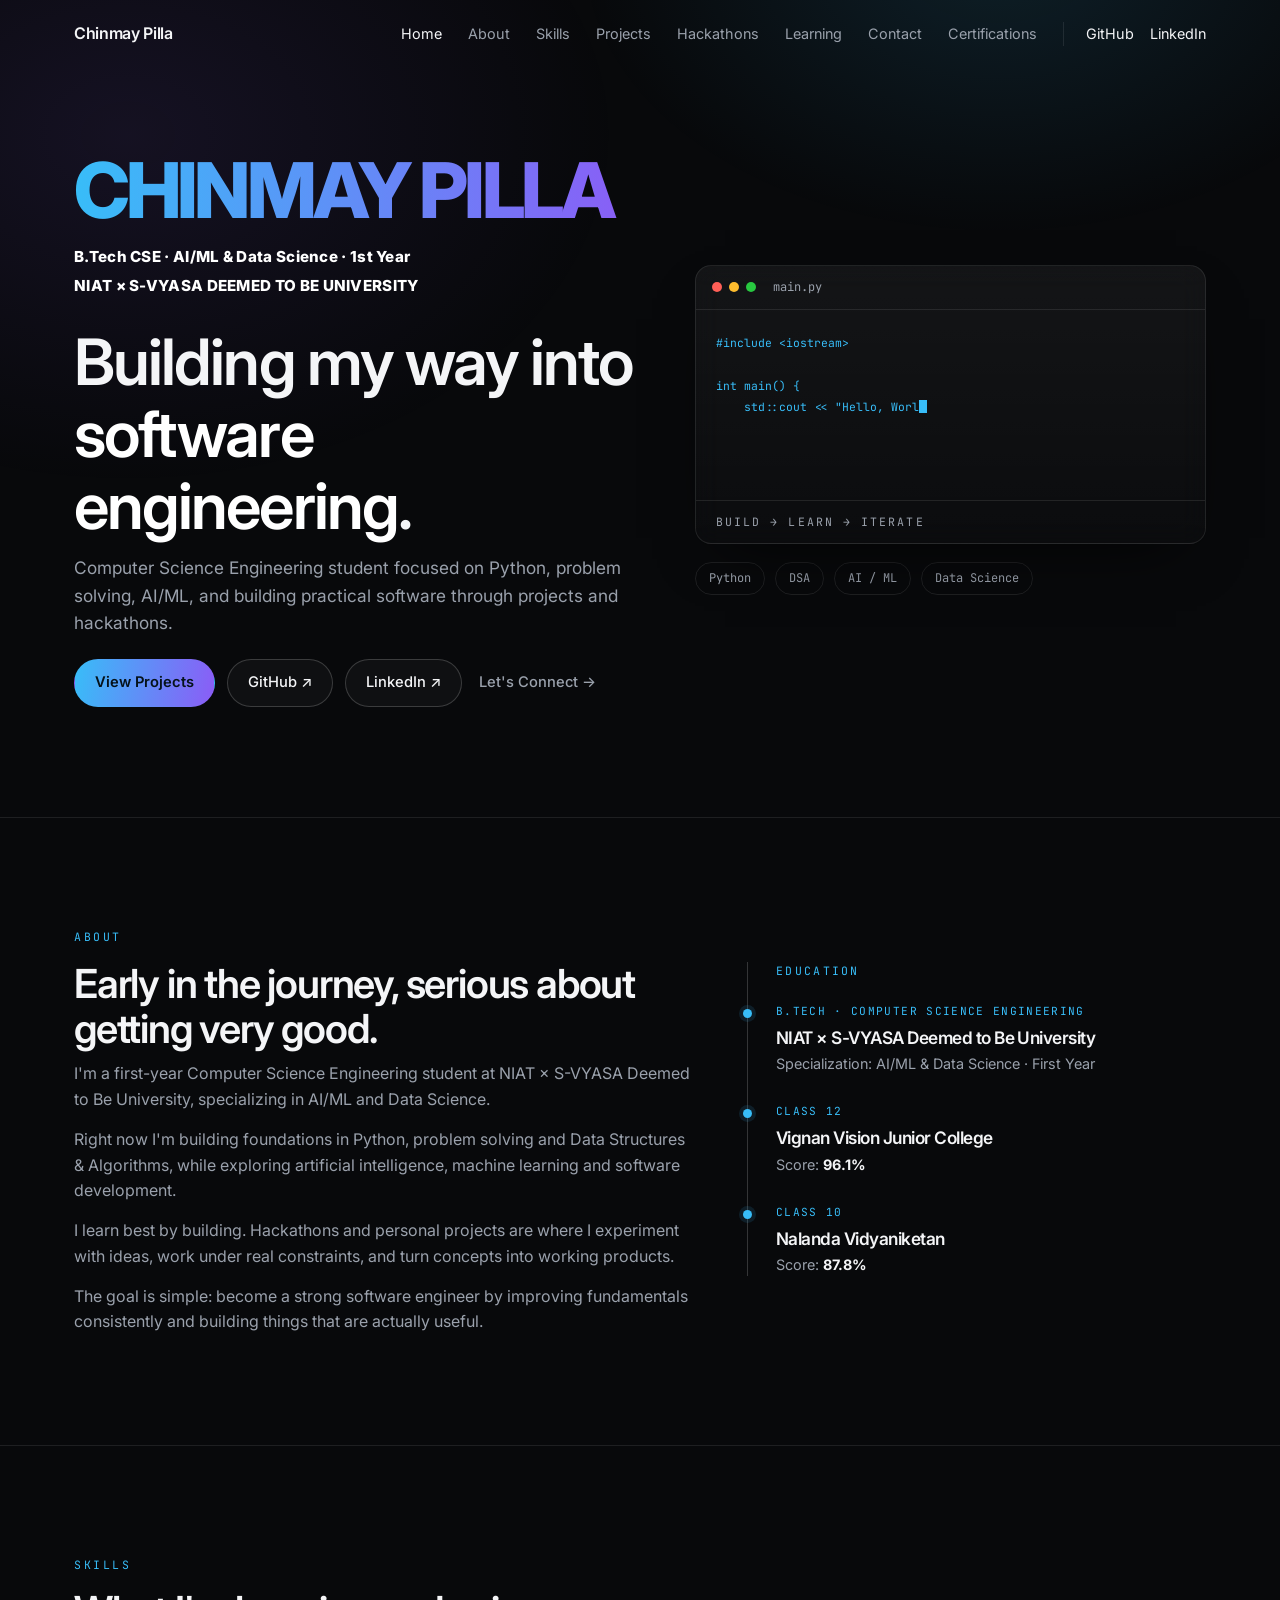
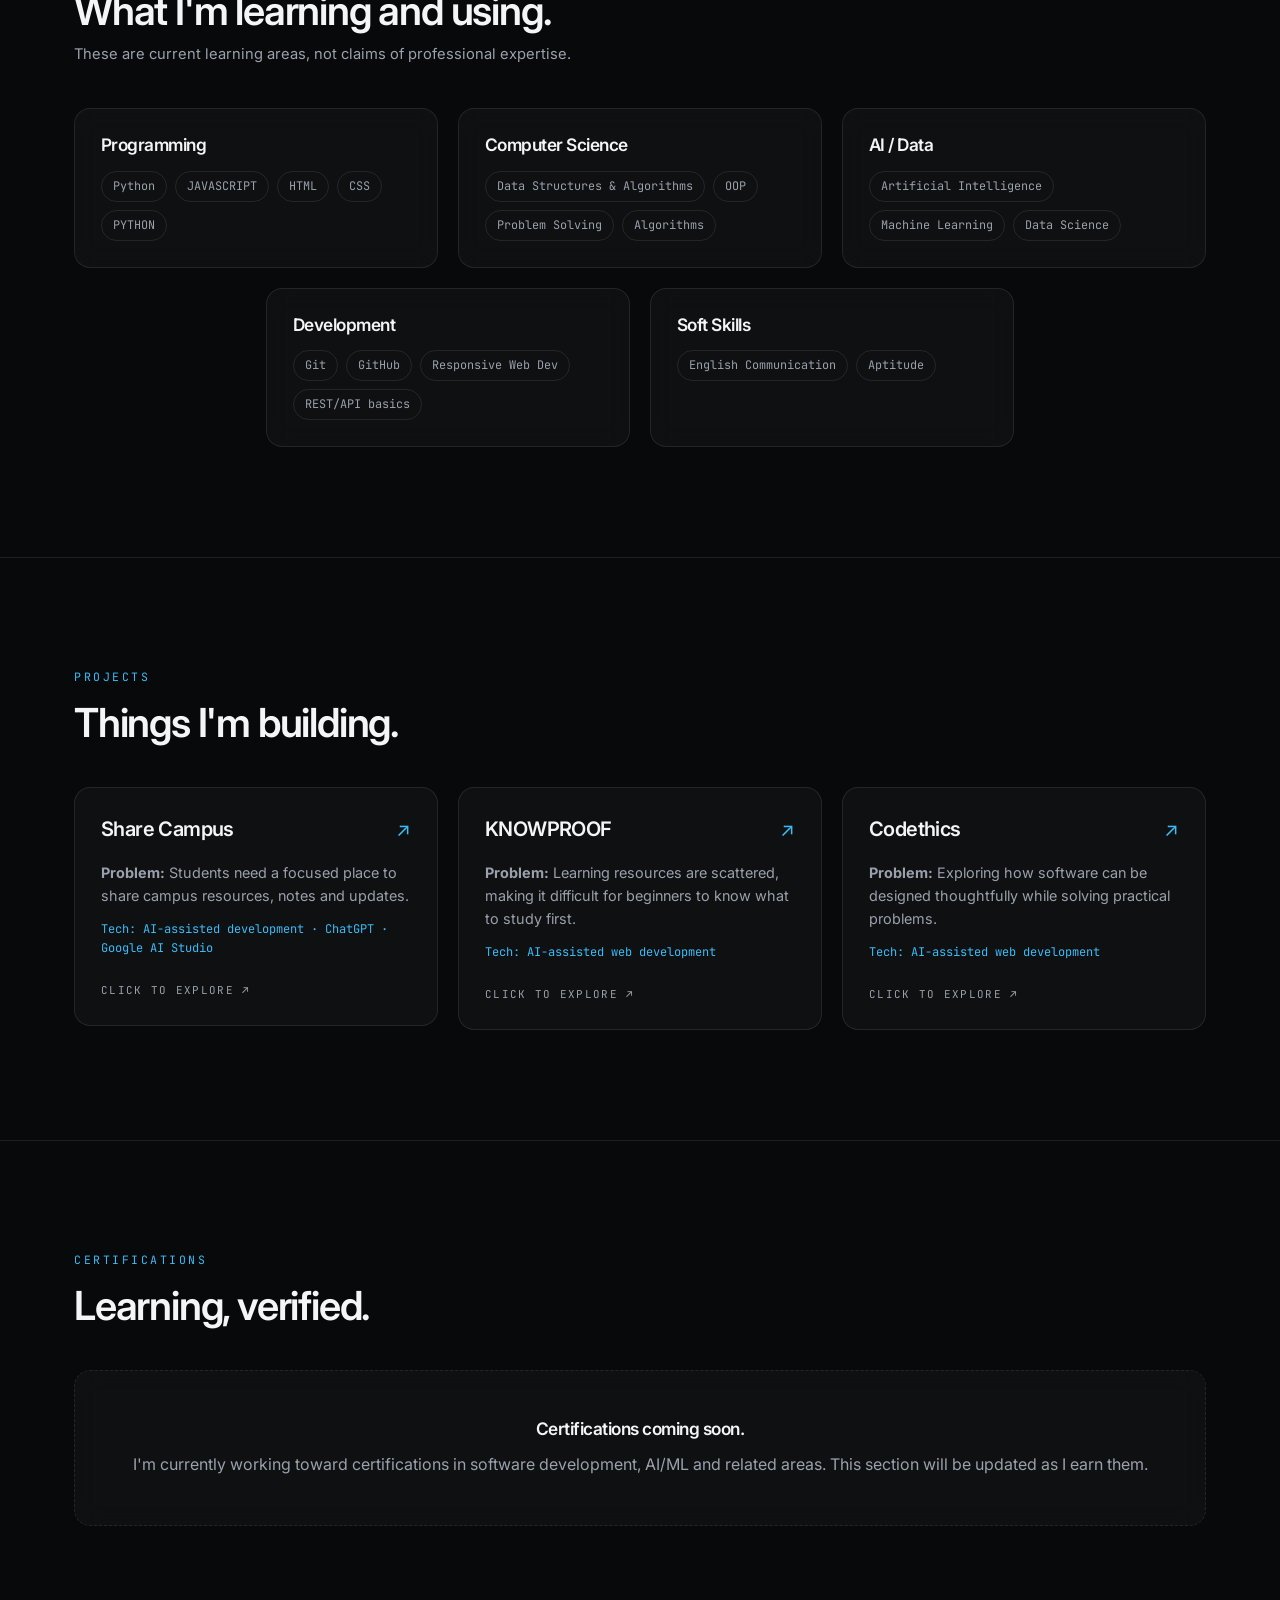
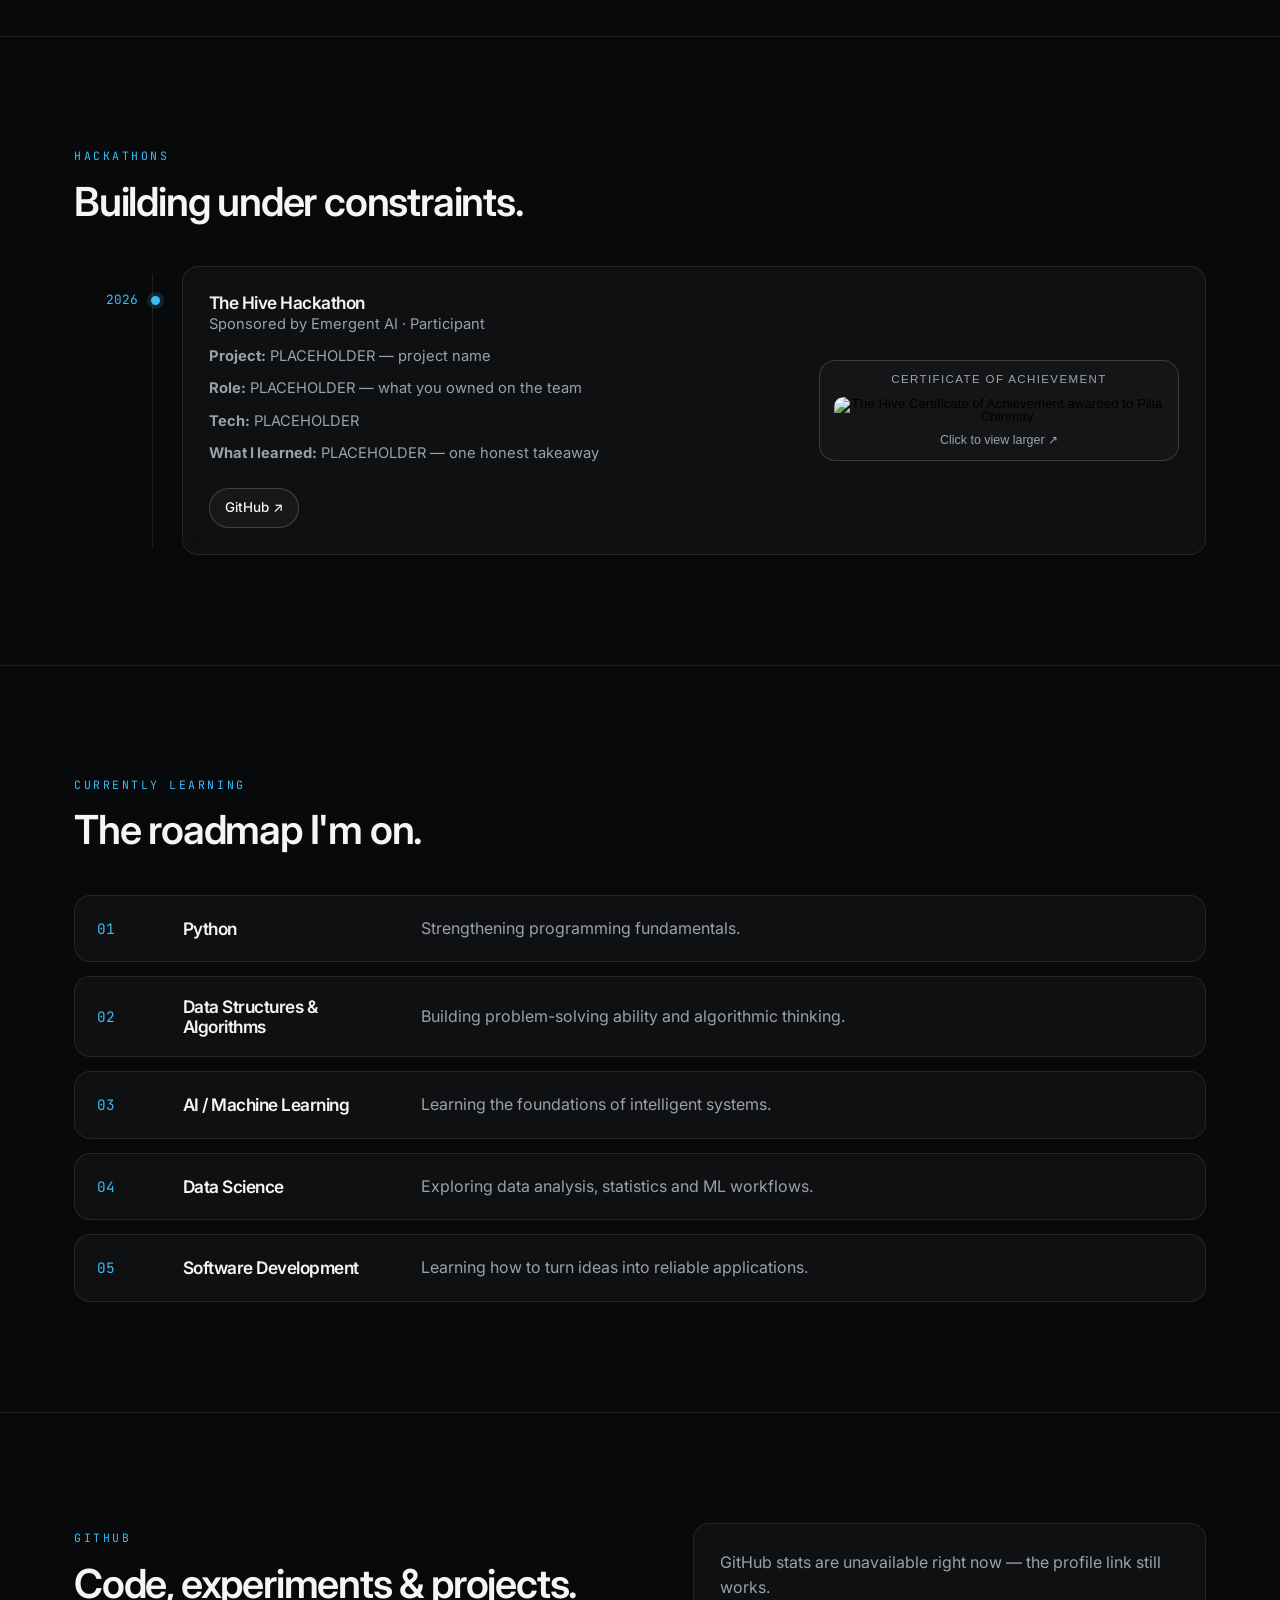
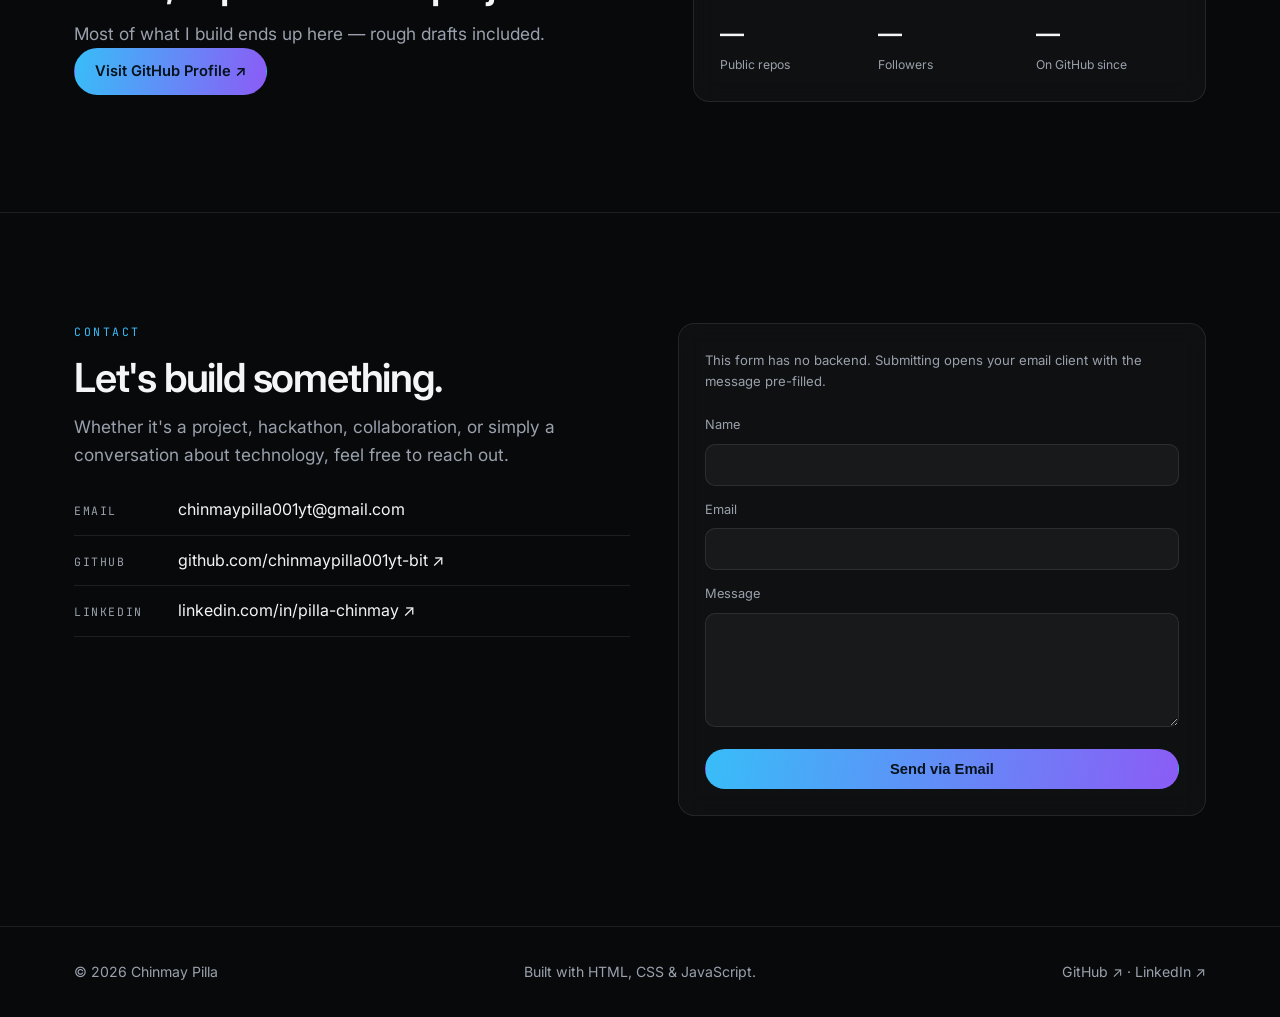
==== commit 0a563480: "Replace C++ references with Python" ====
--- a/index.html
+++ b/index.html
@@ -4,9 +4,9 @@
 <meta charset="UTF-8" />
 <meta name="viewport" content="width=device-width, initial-scale=1" />
 <title>Chinmay Pilla | Computer Science Student</title>
-<meta name="description" content="First-year CSE student (AI/ML &amp; Data Science) at NIAT x S-VYASA. Learning C++, DSA and machine learning by building projects and joining hackathons." />
+<meta name="description" content="First-year CSE student (AI/ML &amp; Data Science) at NIAT x S-VYASA. Learning Python, DSA and machine learning by building projects and joining hackathons." />
 <meta property="og:title" content="Chinmay Pilla | Computer Science Student" />
-<meta property="og:description" content="Early-stage developer building foundations in C++, DSA, AI/ML and Data Science through projects and hackathons." />
+<meta property="og:description" content="Early-stage developer building foundations in Python, DSA, AI/ML and Data Science through projects and hackathons." />
 <meta property="og:type" content="website" />
 <meta name="twitter:card" content="summary_large_image" />
 <link rel="icon" href="data:image/svg+xml,%3Csvg xmlns='http://www.w3.org/2000/svg' viewBox='0 0 32 32'%3E%3Crect width='32' height='32' rx='8' fill='%230a0a0a'/%3E%3Ctext x='16' y='22' font-family='monospace' font-size='16' fill='%2338bdf8' text-anchor='middle'%3ECP%3C/text%3E%3C/svg%3E" />
@@ -44,16 +44,16 @@
 <a class="skip-link" href="#main">Skip to content</a>
 <header class="nav" id="nav"><div class="container nav__inner"><a class="nav__brand" href="#home">Chinmay Pilla</a><nav class="nav__links" id="nav-links" aria-label="Primary"><a href="#home">Home</a><a href="#about">About</a><a href="#skills">Skills</a><a href="#projects">Projects</a><a href="#hackathons">Hackathons</a><a href="#learning">Learning</a><a href="#contact">Contact</a><div class="nav__social"><a href="https://github.com/chinmaypilla001yt-bit" target="_blank" rel="noopener">GitHub</a><a href="https://www.linkedin.com/in/pilla-chinmay" target="_blank" rel="noopener">LinkedIn</a></div></nav><button class="nav__toggle" id="nav-toggle" aria-label="Open menu" aria-expanded="false" aria-controls="nav-links"><span></span><span></span><span></span></button></div></header>
 <main id="main">
-<section class="hero section" id="home"><div class="container hero__grid"><div class="hero__copy reveal"><h2 class="hero__name">CHINMAY PILLA</h2><div class="hero__education"><p class="university">B.Tech CSE · AI/ML &amp; Data Science · 1st Year</p><p class="university">NIAT × S-VYASA DEEMED TO BE UNIVERSITY</p></div><h1>Building my way into <span class="grad">software engineering</span>.</h1><p class="lead">Computer Science Engineering student focused on C++, problem solving, AI/ML, and building practical software through projects and hackathons.</p><div class="btn-row"><a class="btn btn--primary" href="#projects">View Projects</a><a class="btn btn--ghost" href="https://github.com/chinmaypilla001yt-bit" target="_blank" rel="noopener">GitHub ↗</a><a class="btn btn--ghost" href="https://www.linkedin.com/in/pilla-chinmay" target="_blank" rel="noopener">LinkedIn ↗</a><a class="btn btn--text" href="#contact">Let's Connect →</a></div></div><div class="hero__visual reveal"><div class="terminal" aria-hidden="true"><div class="terminal__bar"><span class="dot dot--r"></span><span class="dot dot--y"></span><span class="dot dot--g"></span><span class="terminal__title">main.cpp</span></div><pre class="terminal__body"><code id="typed"></code><span class="caret" id="caret"></span></pre><div class="terminal__foot">BUILD → LEARN → ITERATE</div></div><ul class="chipset"><li>C++</li><li>DSA</li><li>AI / ML</li><li>Data Science</li></ul></div></div></section>
-<section class="section" id="about"><div class="container"><p class="eyebrow reveal">About</p><div class="about__grid about__grid--education"><div class="reveal"><h2>Early in the journey, serious about getting very good.</h2><p>I'm a first-year Computer Science Engineering student at NIAT × S-VYASA Deemed to Be University, specializing in AI/ML and Data Science.</p><p>Right now I'm building foundations in C++, problem solving and Data Structures &amp; Algorithms, while exploring artificial intelligence, machine learning and software development.</p><p>I learn best by building. Hackathons and personal projects are where I experiment with ideas, work under real constraints, and turn concepts into working products.</p><p>The goal is simple: become a strong software engineer by improving fundamentals consistently and building things that are actually useful.</p></div><div class="education reveal"><div class="education__header">Education</div><article class="education__item"><span class="education__level">B.Tech · Computer Science Engineering</span><h3>NIAT × S-VYASA Deemed to Be University</h3><p>Specialization: AI/ML &amp; Data Science · First Year</p></article><article class="education__item"><span class="education__level">Class 12</span><h3>Vignan Vision Junior College</h3><p>Score: <strong>96.1%</strong></p></article><article class="education__item"><span class="education__level">Class 10</span><h3>Nalanda Vidyaniketan</h3><p>Score: <strong>87.8%</strong></p></article></div></div></div></section>
-<section class="section" id="skills"><div class="container"><p class="eyebrow reveal">Skills</p><h2 class="reveal">What I'm learning and using.</h2><p class="section-note reveal">These are current learning areas, not claims of professional expertise.</p><div class="grid grid--5"><article class="card reveal"><h3>Programming</h3><ul class="tags"><li>C++</li><li>JAVASCRIPT</li><li>HTML</li><li>CSS</li><li>PYTHON</li></ul></article><article class="card reveal"><h3>Computer Science</h3><ul class="tags"><li>Data Structures &amp; Algorithms</li><li>OOP</li><li>Problem Solving</li><li>Algorithms</li></ul></article><article class="card reveal"><h3>AI / Data</h3><ul class="tags"><li>Artificial Intelligence</li><li>Machine Learning</li><li>Data Science</li></ul></article><article class="card reveal"><h3>Development</h3><ul class="tags"><li>Git</li><li>GitHub</li><li>Responsive Web Dev</li><li>REST/API basics</li></ul></article><article class="card reveal"><h3>Soft Skills</h3><ul class="tags"><li>English Communication</li><li>Aptitude</li></ul></article></div></div></section>
+<section class="hero section" id="home"><div class="container hero__grid"><div class="hero__copy reveal"><h2 class="hero__name">CHINMAY PILLA</h2><div class="hero__education"><p class="university">B.Tech CSE · AI/ML &amp; Data Science · 1st Year</p><p class="university">NIAT × S-VYASA DEEMED TO BE UNIVERSITY</p></div><h1>Building my way into <span class="grad">software engineering</span>.</h1><p class="lead">Computer Science Engineering student focused on Python, problem solving, AI/ML, and building practical software through projects and hackathons.</p><div class="btn-row"><a class="btn btn--primary" href="#projects">View Projects</a><a class="btn btn--ghost" href="https://github.com/chinmaypilla001yt-bit" target="_blank" rel="noopener">GitHub ↗</a><a class="btn btn--ghost" href="https://www.linkedin.com/in/pilla-chinmay" target="_blank" rel="noopener">LinkedIn ↗</a><a class="btn btn--text" href="#contact">Let's Connect →</a></div></div><div class="hero__visual reveal"><div class="terminal" aria-hidden="true"><div class="terminal__bar"><span class="dot dot--r"></span><span class="dot dot--y"></span><span class="dot dot--g"></span><span class="terminal__title">main.py</span></div><pre class="terminal__body"><code id="typed"></code><span class="caret" id="caret"></span></pre><div class="terminal__foot">BUILD → LEARN → ITERATE</div></div><ul class="chipset"><li>Python</li><li>DSA</li><li>AI / ML</li><li>Data Science</li></ul></div></div></section>
+<section class="section" id="about"><div class="container"><p class="eyebrow reveal">About</p><div class="about__grid about__grid--education"><div class="reveal"><h2>Early in the journey, serious about getting very good.</h2><p>I'm a first-year Computer Science Engineering student at NIAT × S-VYASA Deemed to Be University, specializing in AI/ML and Data Science.</p><p>Right now I'm building foundations in Python, problem solving and Data Structures &amp; Algorithms, while exploring artificial intelligence, machine learning and software development.</p><p>I learn best by building. Hackathons and personal projects are where I experiment with ideas, work under real constraints, and turn concepts into working products.</p><p>The goal is simple: become a strong software engineer by improving fundamentals consistently and building things that are actually useful.</p></div><div class="education reveal"><div class="education__header">Education</div><article class="education__item"><span class="education__level">B.Tech · Computer Science Engineering</span><h3>NIAT × S-VYASA Deemed to Be University</h3><p>Specialization: AI/ML &amp; Data Science · First Year</p></article><article class="education__item"><span class="education__level">Class 12</span><h3>Vignan Vision Junior College</h3><p>Score: <strong>96.1%</strong></p></article><article class="education__item"><span class="education__level">Class 10</span><h3>Nalanda Vidyaniketan</h3><p>Score: <strong>87.8%</strong></p></article></div></div></div></section>
+<section class="section" id="skills"><div class="container"><p class="eyebrow reveal">Skills</p><h2 class="reveal">What I'm learning and using.</h2><p class="section-note reveal">These are current learning areas, not claims of professional expertise.</p><div class="grid grid--5"><article class="card reveal"><h3>Programming</h3><ul class="tags"><li>Python</li><li>JAVASCRIPT</li><li>HTML</li><li>CSS</li><li>PYTHON</li></ul></article><article class="card reveal"><h3>Computer Science</h3><ul class="tags"><li>Data Structures &amp; Algorithms</li><li>OOP</li><li>Problem Solving</li><li>Algorithms</li></ul></article><article class="card reveal"><h3>AI / Data</h3><ul class="tags"><li>Artificial Intelligence</li><li>Machine Learning</li><li>Data Science</li></ul></article><article class="card reveal"><h3>Development</h3><ul class="tags"><li>Git</li><li>GitHub</li><li>Responsive Web Dev</li><li>REST/API basics</li></ul></article><article class="card reveal"><h3>Soft Skills</h3><ul class="tags"><li>English Communication</li><li>Aptitude</li></ul></article></div></div></section>
 <section class="section" id="projects"><div class="container"><p class="eyebrow reveal">Projects</p><h2 class="reveal">Things I'm building.</h2><div class="projects-grid">
 <details class="project-expand reveal"><summary><div class="project-summary__top"><h3>Share Campus</h3><span class="project-summary__arrow">↗</span></div><p class="problem"><strong>Problem:</strong> Students need a focused place to share campus resources, notes and updates.</p><p class="tech">Tech: AI-assisted development · ChatGPT · Google AI Studio</p></summary><div class="project-expand__details"><span class="project-expand__label">PROJECT 01 · FEATURED</span><h3>Share Campus</h3><p>A campus-focused app for students to share resources, notes and updates within their college community.</p><p><strong>Problem:</strong> Students need a focused place to share useful campus resources, notes and updates with their college community.</p><p class="tech">Tech: AI-assisted development · ChatGPT · Google AI Studio</p><div class="btn-row"><a class="btn btn--ghost btn--sm" href="https://github.com/chinmaypilla001yt-bit" target="_blank" rel="noopener">GitHub ↗</a><a class="btn btn--text btn--sm" href="#contact">Live Demo — not available yet</a></div></div></details>
 <details class="project-expand reveal"><summary><div class="project-summary__top"><h3>KNOWPROOF</h3><span class="project-summary__arrow">↗</span></div><p class="problem"><strong>Problem:</strong> Learning resources are scattered, making it difficult for beginners to know what to study first.</p><p class="tech">Tech: AI-assisted web development</p></summary><div class="project-expand__details"><span class="project-expand__label">PROJECT 02</span><h3>AI Roadmap Creator</h3><p>Generates a structured learning roadmap for a topic and suggests relevant YouTube videos for each step.</p><p><strong>Problem:</strong> Learning resources are scattered; beginners often don't know what order to study in.</p><p class="tech">Tech: AI-assisted web development</p><div class="btn-row"><a class="btn btn--ghost btn--sm" href="https://github.com/chinmaypilla001yt-bit" target="_blank" rel="noopener">GitHub ↗</a></div></div></details>
 <details class="project-expand reveal"><summary><div class="project-summary__top"><h3>Codethics</h3><span class="project-summary__arrow">↗</span></div><p class="problem"><strong>Problem:</strong> Exploring how software can be designed thoughtfully while solving practical problems.</p><p class="tech">Tech: AI-assisted web development</p></summary><div class="project-expand__details"><span class="project-expand__label">PROJECT 03</span><h3>Codethics</h3><p>A project I'm developing to explore software ideas, product thinking and responsible technology.</p><p><strong>Problem:</strong> Exploring how software can be designed thoughtfully while solving practical problems.</p><p class="tech">Tech: AI-assisted web development</p><div class="btn-row"><a class="btn btn--ghost btn--sm" href="https://github.com/chinmaypilla001yt-bit" target="_blank" rel="noopener">GitHub ↗</a></div></div></details>
 </div></div></section>
 <section class="section" id="hackathons"><div class="container"><p class="eyebrow reveal">Hackathons</p><h2 class="reveal">Building under constraints.</h2><ol class="timeline"><li class="timeline__item reveal"><span class="timeline__year">2026</span><div class="card"><h3>The Hive Hackathon</h3><p class="muted">Sponsored by Emergent AI · Participant</p><p><strong>Project:</strong> PLACEHOLDER — project name</p><p><strong>Role:</strong> PLACEHOLDER — what you owned on the team</p><p><strong>Tech:</strong> PLACEHOLDER</p><p><strong>What I learned:</strong> PLACEHOLDER — one honest takeaway</p><div class="btn-row"><a class="btn btn--ghost btn--sm" href="https://github.com/chinmaypilla001yt-bit" target="_blank" rel="noopener">GitHub ↗</a></div></div></li></ol></div></section>
-<section class="section" id="learning"><div class="container"><p class="eyebrow reveal">Currently Learning</p><h2 class="reveal">The roadmap I'm on.</h2><div class="roadmap"><div class="road reveal"><span class="road__n">01</span><h3>C++</h3><p>Strengthening programming fundamentals.</p></div><div class="road reveal"><span class="road__n">02</span><h3>Data Structures &amp; Algorithms</h3><p>Building problem-solving ability and algorithmic thinking.</p></div><div class="road reveal"><span class="road__n">03</span><h3>AI / Machine Learning</h3><p>Learning the foundations of intelligent systems.</p></div><div class="road reveal"><span class="road__n">04</span><h3>Data Science</h3><p>Exploring data analysis, statistics and ML workflows.</p></div><div class="road reveal"><span class="road__n">05</span><h3>Software Development</h3><p>Learning how to turn ideas into reliable applications.</p></div></div></div></section>
+<section class="section" id="learning"><div class="container"><p class="eyebrow reveal">Currently Learning</p><h2 class="reveal">The roadmap I'm on.</h2><div class="roadmap"><div class="road reveal"><span class="road__n">01</span><h3>Python</h3><p>Strengthening programming fundamentals.</p></div><div class="road reveal"><span class="road__n">02</span><h3>Data Structures &amp; Algorithms</h3><p>Building problem-solving ability and algorithmic thinking.</p></div><div class="road reveal"><span class="road__n">03</span><h3>AI / Machine Learning</h3><p>Learning the foundations of intelligent systems.</p></div><div class="road reveal"><span class="road__n">04</span><h3>Data Science</h3><p>Exploring data analysis, statistics and ML workflows.</p></div><div class="road reveal"><span class="road__n">05</span><h3>Software Development</h3><p>Learning how to turn ideas into reliable applications.</p></div></div></div></section>
 <section class="section" id="github"><div class="container gh"><div class="reveal"><p class="eyebrow">GitHub</p><h2>Code, experiments &amp; projects.</h2><p class="lead">Most of what I build ends up here — rough drafts included.</p><a class="btn btn--primary" id="gh-link" data-username="chinmaypilla001yt-bit" href="https://github.com/chinmaypilla001yt-bit" target="_blank" rel="noopener">Visit GitHub Profile ↗</a></div><div class="card gh__panel reveal" id="gh-panel" aria-live="polite"><p class="muted" id="gh-status">Loading public GitHub profile stats…</p><div class="gh__stats" id="gh-stats" hidden><div><span id="gh-repos">—</span><small>Public repos</small></div><div><span id="gh-followers">—</span><small>Followers</small></div><div><span id="gh-since">—</span><small>On GitHub since</small></div></div></div></div></section>
 <section class="section" id="contact"><div class="container contact"><div class="reveal"><p class="eyebrow">Contact</p><h2>Let's build something.</h2><p class="lead">Whether it's a project, hackathon, collaboration, or simply a conversation about technology, feel free to reach out.</p><ul class="contact__list"><li><span>Email</span><a href="mailto:chinmaypilla001yt@gmail.com">chinmaypilla001yt@gmail.com</a></li><li><span>GitHub</span><a href="https://github.com/chinmaypilla001yt-bit" target="_blank" rel="noopener">github.com/chinmaypilla001yt-bit ↗</a></li><li><span>LinkedIn</span><a href="https://www.linkedin.com/in/pilla-chinmay" target="_blank" rel="noopener">linkedin.com/in/pilla-chinmay ↗</a></li></ul></div><form class="card form reveal" id="contact-form" novalidate><p class="muted form__note">This form has no backend. Submitting opens your email client with the message pre-filled.</p><label for="f-name">Name</label><input id="f-name" name="name" type="text" required autocomplete="name" /><label for="f-email">Email</label><input id="f-email" name="email" type="email" required autocomplete="email" /><label for="f-msg">Message</label><textarea id="f-msg" name="message" rows="5" required></textarea><button class="btn btn--primary" type="submit">Send via Email</button><p class="form__error" id="form-error" role="alert" hidden></p></form></div></section>
 </main>
